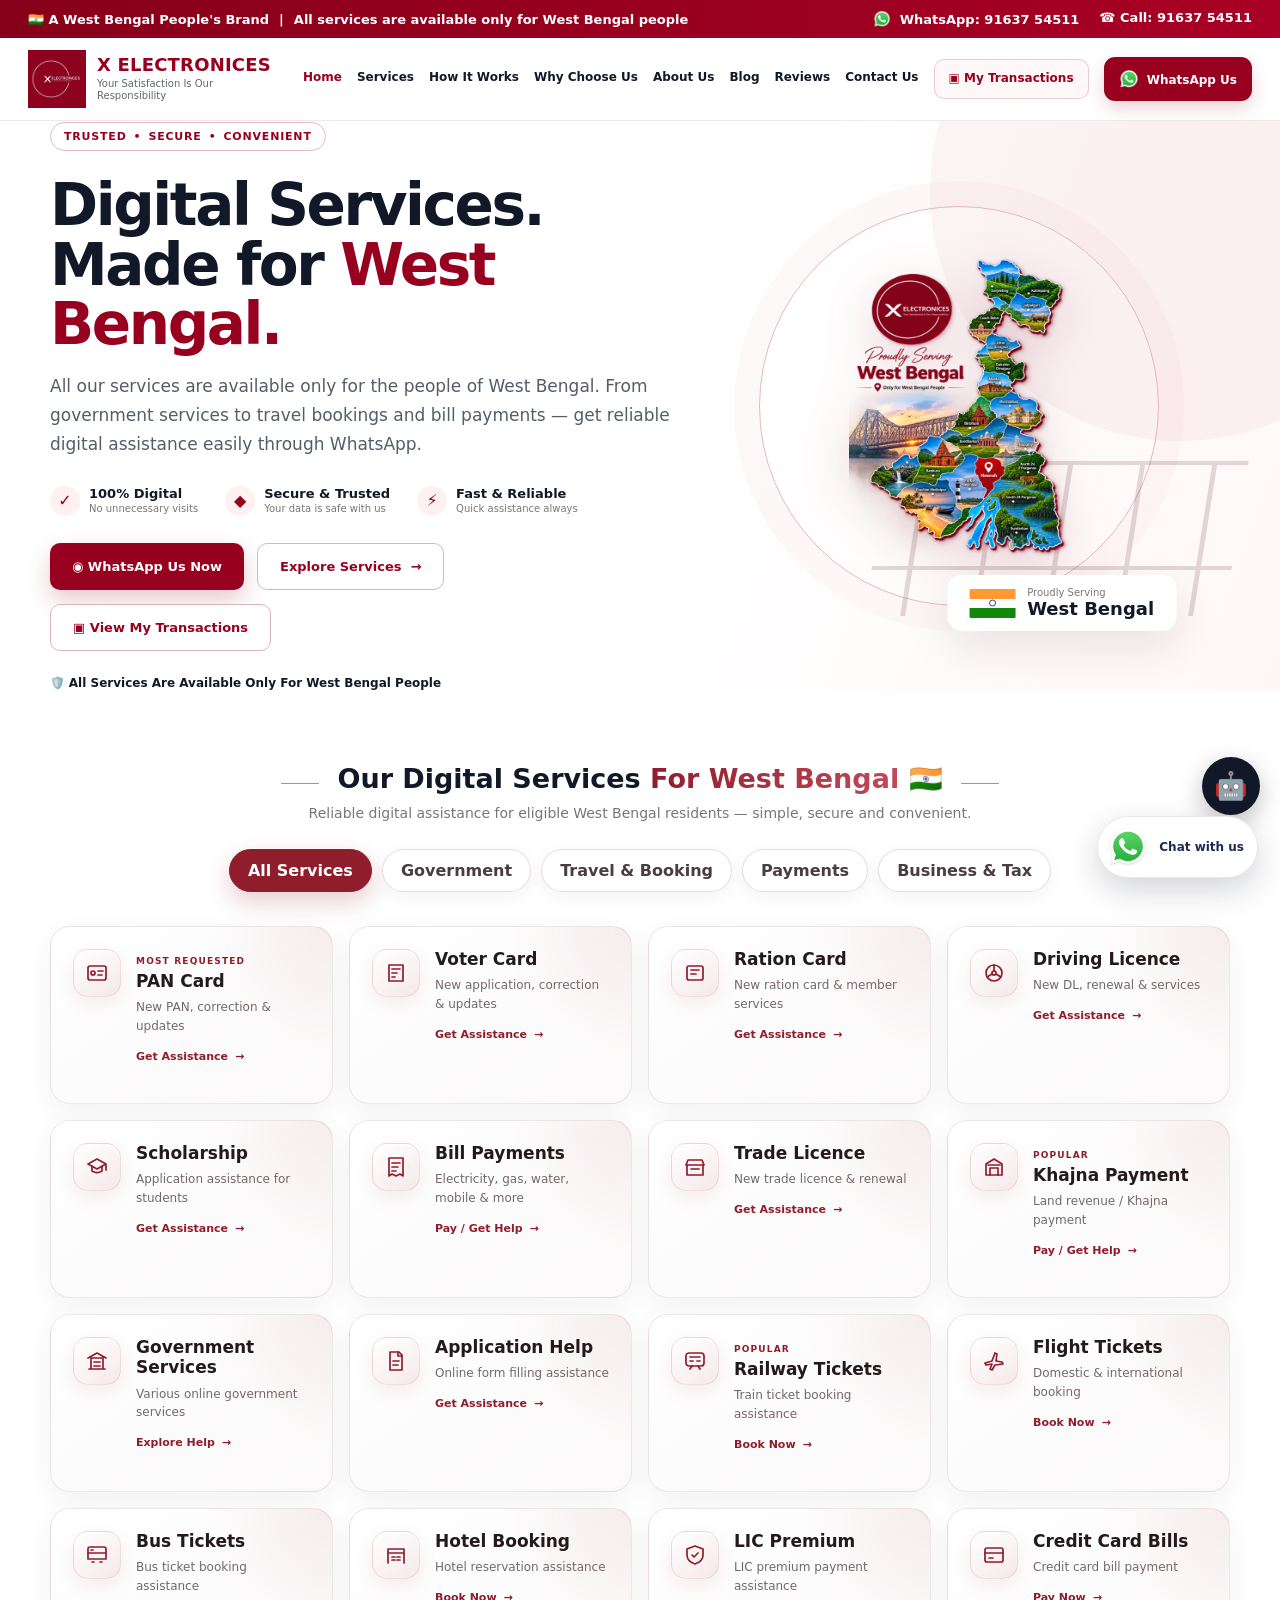
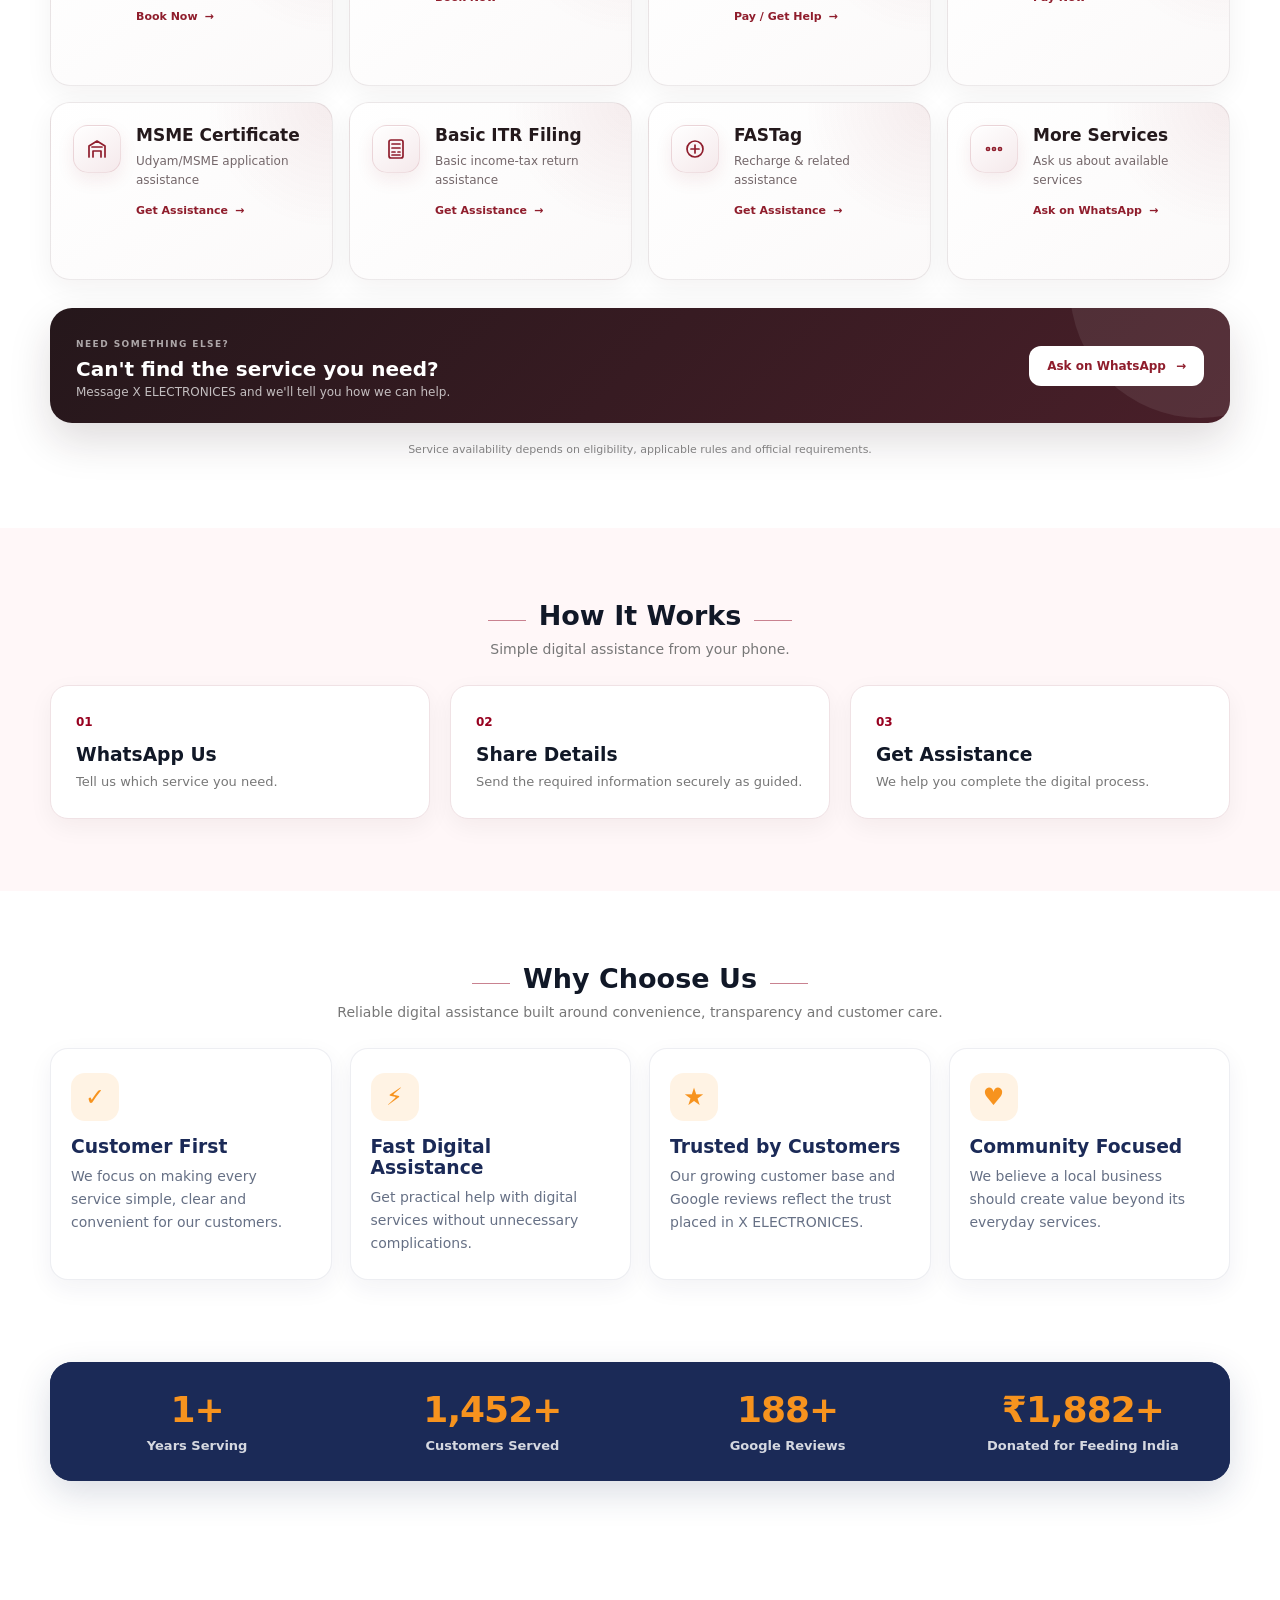
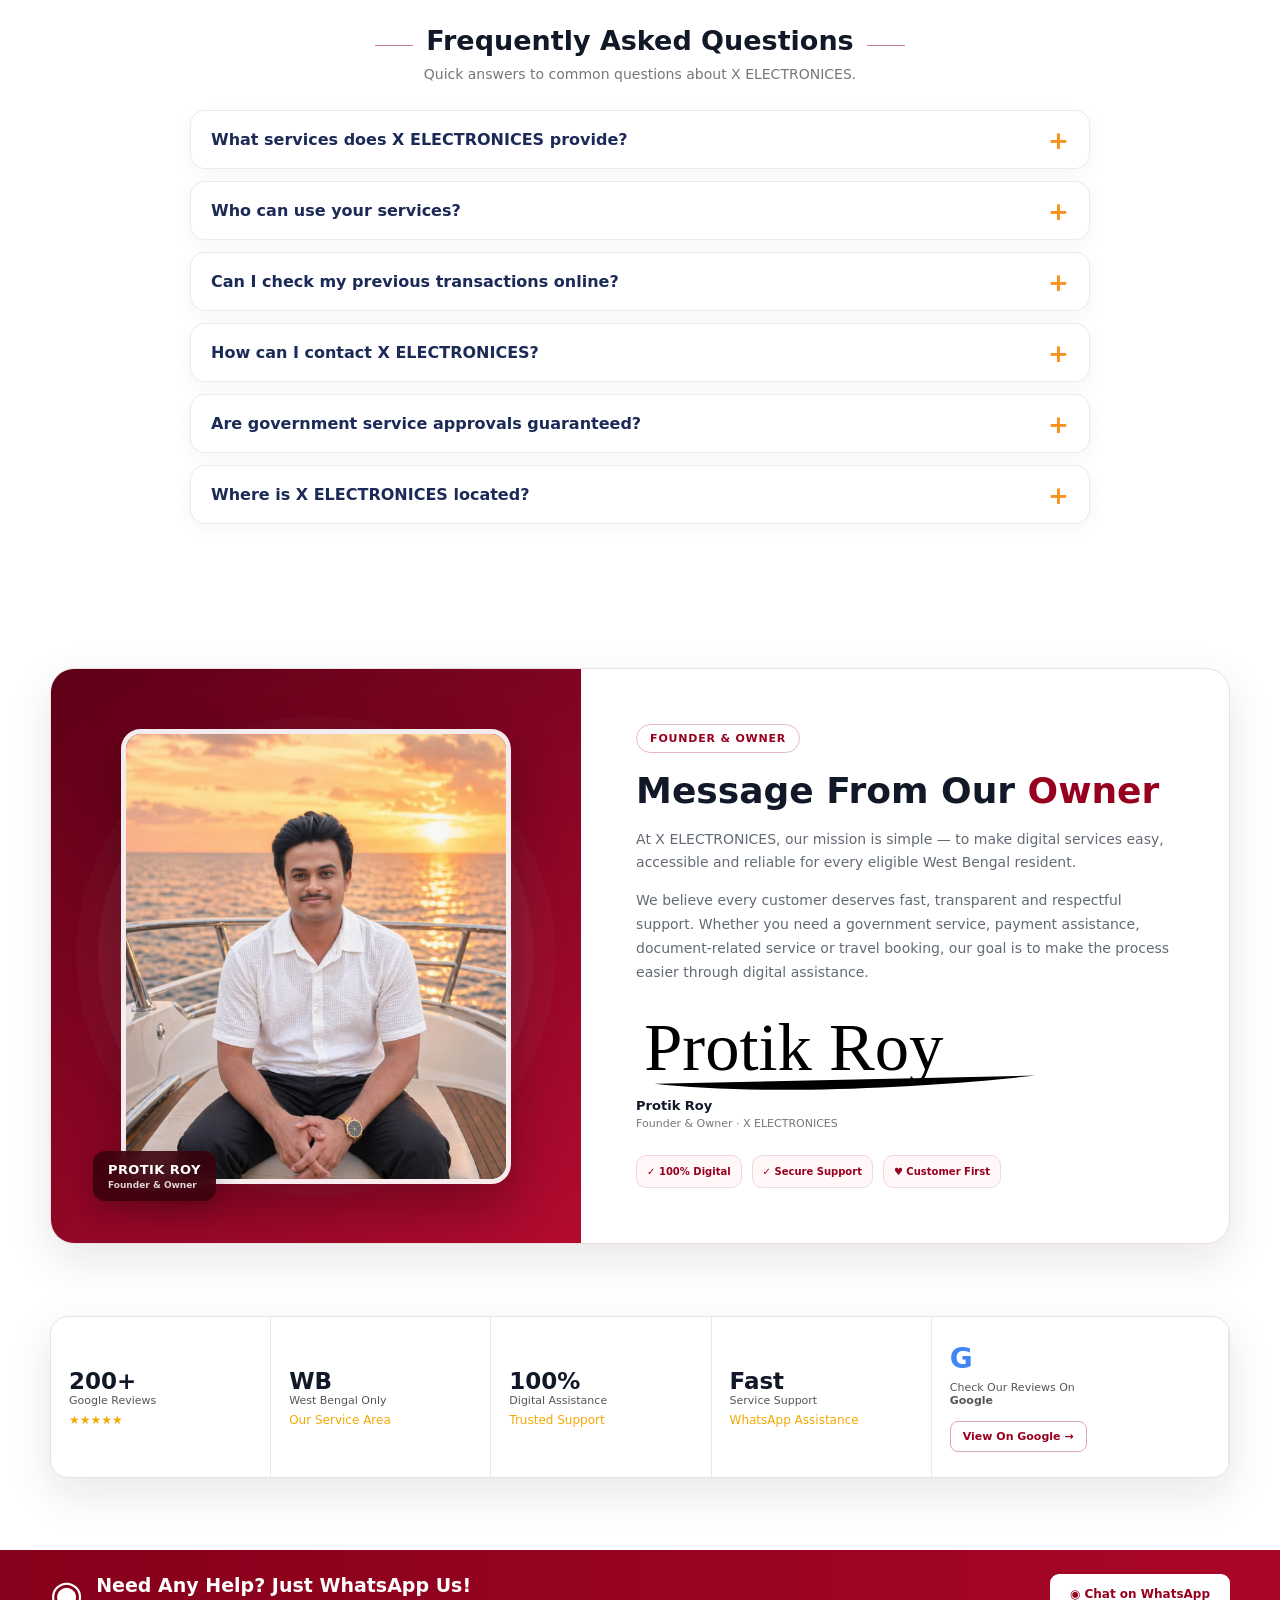
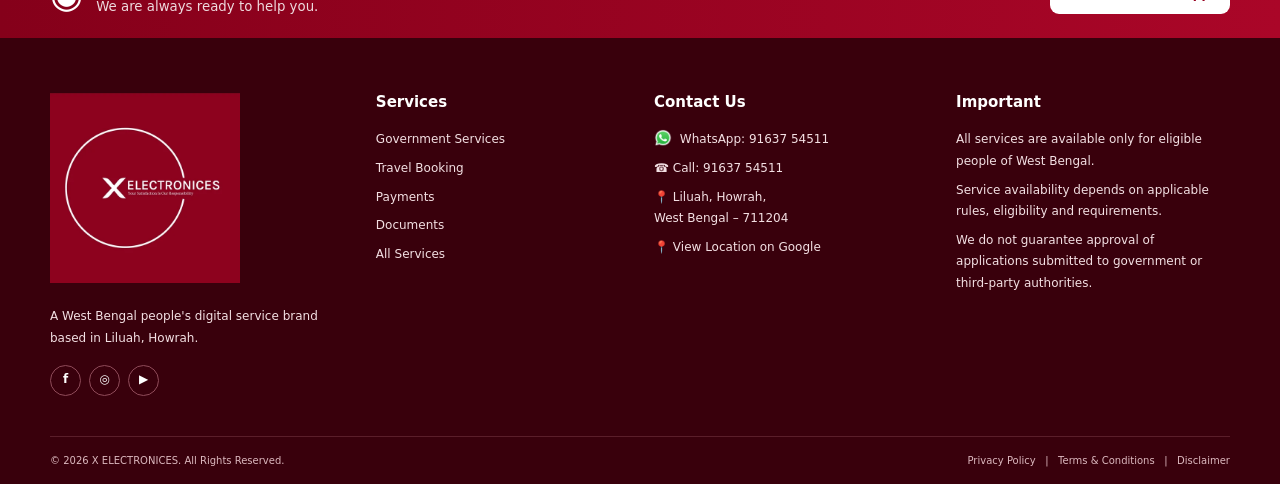
==== index.html @ efe64856 "Add files via upload" ====
<!DOCTYPE html>
<html lang="en">
<head>
  <meta charset="UTF-8">
  <meta name="viewport" content="width=device-width, initial-scale=1.0">
  <title>X ELECTRONICES | Digital Services for West Bengal</title>
  <meta name="description" content="X ELECTRONICES is a trusted digital service brand from Liluah, Howrah, serving eligible people across West Bengal through WhatsApp. Government services, PAN, voter, ration, driving licence, scholarships, bill payments, Khajna, railway, flight, bus and hotel bookings, LIC premium and more.">
  <meta name="keywords" content="X Electronices, digital services West Bengal, Liluah digital service centre, Howrah digital services, PAN card West Bengal, voter card, ration card, Khajna payment, driving licence, railway ticket, flight booking, bus booking, hotel booking">
  <meta name="author" content="X ELECTRONICES">
  <meta property="og:title" content="X ELECTRONICES | Digital Services Made for West Bengal">
  <meta property="og:description" content="Trusted, secure and convenient digital assistance for West Bengal people through WhatsApp.">
  <meta property="og:type" content="website">
  <meta property="og:url" content="https://xelectronices.in/">
  <link rel="canonical" href="https://xelectronices.in/">
  <link rel="icon" href="favicon.png?v=2" type="image/png">
  <link rel="stylesheet" href="style.css">
<style>
</style>
<style>

/* X ELECTRONICES — FULL HEADER STAYS TOGETHER WHILE SCROLLING */
#stickyHeader {
  position: sticky !important;
  position: -webkit-sticky !important;
  top: 0 !important;
  z-index: 99999 !important;
  width: 100% !important;
  display: block !important;
  isolation: isolate;
}
#stickyHeader .topbar,
#stickyHeader .site-header {
  position: relative !important;
  z-index: 1 !important;
}
body {
  overflow-x: hidden;
}
</style>

<style>
@font-face{font-family:'ProtikSignature';src:url('./protik-signature.woff2') format('woff2');font-display:swap}
.signature-wrap{position:relative;font-family:'ProtikSignature',cursive;color:var(--maroon);margin-top:22px;width:min(100%,430px);height:92px;overflow:visible}
.signature-text{display:inline-block;font-family:'ProtikSignature',cursive;font-size:clamp(48px,14vw,67px);font-style:normal;line-height:1;white-space:nowrap;clip-path:inset(0 100% 0 0);-webkit-clip-path:inset(0 100% 0 0);will-change:clip-path}
.signature-underline{display:block;width:100%;height:12px;margin-top:-2px;overflow:visible}
.signature-underline path{fill:none;stroke:var(--maroon);stroke-width:1.5;stroke-linecap:round;stroke-dasharray:1;stroke-dashoffset:1}
.signature-pen{position:absolute;left:2px;top:57px;width:7px;height:7px;border-radius:50%;background:var(--maroon);opacity:0;pointer-events:none;will-change:left,top,opacity}
.signature-wrap.is-writing .signature-text{animation:signatureReveal 2.8s cubic-bezier(.55,.08,.25,1) forwards}
.signature-wrap.is-writing .signature-underline path{animation:signatureUnderline .65s ease 2.65s forwards}
.signature-wrap.is-writing .signature-pen{animation:penReveal 2.8s cubic-bezier(.55,.08,.25,1) forwards}
@keyframes signatureReveal{0%{clip-path:inset(0 100% 0 0);-webkit-clip-path:inset(0 100% 0 0)}100%{clip-path:inset(0 0 0 0);-webkit-clip-path:inset(0 0 0 0)}}
@keyframes signatureUnderline{to{stroke-dashoffset:0}}
@keyframes penReveal{0%{opacity:1;left:2px;top:57px}88%{opacity:1;left:calc(100% - 18px);top:48px}100%{opacity:0;left:calc(100% - 8px);top:47px}}
@media (prefers-reduced-motion:reduce){.signature-text{clip-path:none!important;-webkit-clip-path:none!important}.signature-underline path{stroke-dashoffset:0!important}.signature-pen{display:none}}
@media (max-width:480px){.signature-wrap{height:78px;margin-top:16px}.signature-text{font-size:clamp(44px,15vw,58px)}.signature-pen{top:48px}}
</style>
<style>

/* ===== Why Choose Us / Impact / FAQ ===== */
.why-grid{
  display:grid;
  grid-template-columns:repeat(4,1fr);
  gap:18px;
  margin-top:28px;
}
.why-card{
  background:#fff;
  border:1px solid rgba(27,42,87,.08);
  border-radius:18px;
  padding:24px 20px;
  box-shadow:0 8px 25px rgba(27,42,87,.06);
  transition:transform .25s ease,box-shadow .25s ease;
}
.why-card:hover{transform:translateY(-5px);box-shadow:0 14px 34px rgba(27,42,87,.11)}
.why-icon{
  width:48px;height:48px;border-radius:14px;
  display:flex;align-items:center;justify-content:center;
  background:#fff3e4;color:#F7931E;font-size:24px;font-weight:900;
  margin-bottom:15px;
}
.why-card h3{margin:0 0 8px;color:#1B2A57}
.why-card p{margin:0;color:#667085;line-height:1.65;font-size:14px}

.impact{padding-top:10px}
.impact-card{
  display:grid;
  grid-template-columns:repeat(4,1fr);
  gap:1px;
  background:#1B2A57;
  border-radius:22px;
  overflow:hidden;
  box-shadow:0 12px 35px rgba(27,42,87,.16);
}
.impact-item{
  background:#1B2A57;color:#fff;text-align:center;padding:28px 14px;
}
.impact-item strong{
  display:block;font-size:36px;line-height:1.1;font-weight:900;
  color:#F7931E;letter-spacing:-1px;
}
.impact-item span{display:block;margin-top:8px;color:rgba(255,255,255,.82);font-size:13px;font-weight:700}

.faq-list{max-width:900px;margin:28px auto 0;display:grid;gap:12px}
.faq-list details{
  background:#fff;border:1px solid rgba(27,42,87,.09);
  border-radius:15px;padding:0 20px;
  box-shadow:0 5px 18px rgba(27,42,87,.045);
}
.faq-list summary{
  cursor:pointer;list-style:none;padding:19px 30px 19px 0;
  position:relative;font-weight:800;color:#1B2A57;
}
.faq-list summary::-webkit-details-marker{display:none}
.faq-list summary::after{
  content:"+";position:absolute;right:0;top:15px;
  font-size:25px;color:#F7931E;font-weight:700;
}
.faq-list details[open] summary::after{content:"−"}
.faq-list details p{margin:0;padding:0 0 20px;color:#667085;line-height:1.7;font-size:14px}
.faq-list a{color:#F7931E;font-weight:700;text-decoration:none}

@media(max-width:900px){
  .why-grid{grid-template-columns:repeat(2,1fr)}
  .impact-card{grid-template-columns:repeat(2,1fr)}
}
@media(max-width:600px){
  .why-grid{grid-template-columns:1fr}
  .impact-card{grid-template-columns:repeat(2,1fr);border-radius:18px}
  .impact-item{padding:22px 10px}
  .impact-item strong{font-size:28px}
  .impact-item span{font-size:12px}
}


/* =========================================================
   X ELECTRONICES — POLISHED DESKTOP HEADER
   ========================================================= */
@media (min-width:1101px){
  #stickyHeader .container{width:min(1320px,calc(100% - 56px));}
  #stickyHeader .topbar{font-size:13px;}
  #stickyHeader .topbar-inner{min-height:38px;gap:10px;white-space:nowrap;}
  #stickyHeader .top-contact{gap:20px;}
  #stickyHeader .site-header{background:rgba(255,255,255,.98);}
  #stickyHeader .nav-wrap{
    height:82px;
    gap:24px;
  }
  #stickyHeader .brand{
    flex:0 0 235px;
    min-width:235px;
    gap:11px;
  }
  #stickyHeader .brand img{width:58px;height:58px;flex:0 0 58px;}
  #stickyHeader .brand b{font-size:18px;line-height:1.05;white-space:nowrap;}
  #stickyHeader .brand small{font-size:10px;line-height:1.2;white-space:normal;max-width:155px;}
  #stickyHeader .nav{
    flex:1 1 auto;
    justify-content:flex-end;
    gap:15px;
    min-width:0;
    font-size:12px;
    line-height:1.15;
  }
  #stickyHeader .nav>a{
    white-space:nowrap;
    overflow-wrap:normal;
    word-break:normal;
  }
  #stickyHeader .nav>a:not(.nav-whatsapp){padding:30px 0;}
  #stickyHeader .nav a[href="#faq"]{display:none;}
  #stickyHeader .nav-transaction{
    padding:12px 14px !important;
    border:1px solid rgba(151,0,31,.18);
    border-radius:10px;
    color:var(--maroon);
    background:#fff7f8;
  }
  #stickyHeader .nav-transaction:hover{background:#fdecef;}
  #stickyHeader .nav-whatsapp{
    padding:12px 15px;
    border-radius:11px;
    white-space:nowrap;
    box-shadow:0 7px 18px rgba(151,0,31,.18);
  }
}

/* Never allow desktop navigation labels to break into individual letters. */
@media (min-width:801px){
  #stickyHeader .nav a{white-space:nowrap;overflow-wrap:normal;word-break:normal;}
}

/* At medium desktop/tablet widths switch before the header becomes crowded. */
@media (min-width:801px) and (max-width:1100px){
  #stickyHeader .nav{gap:11px;font-size:11px;}
  #stickyHeader .brand{flex:0 0 205px;min-width:205px;}
  #stickyHeader .nav a[href="#faq"]{display:none;}
  #stickyHeader .nav-transaction{padding:10px 11px !important;}
  #stickyHeader .nav-whatsapp{padding:10px 12px;}
}

</style>
<style>

/* =========================================================
   X ELECTRONICES — MOBILE-ONLY BOTTOM NAVIGATION
   ========================================================= */
.mobile-bottom-nav {
  display: none;
}

@media (max-width: 768px) {
  body {
    padding-bottom: 76px;
  }

  .mobile-bottom-nav {
    position: fixed;
    left: 10px;
    right: 10px;
    bottom: calc(10px + env(safe-area-inset-bottom));
    z-index: 100000;
    display: grid;
    grid-template-columns: repeat(5, 1fr);
    align-items: stretch;
    min-height: 62px;
    background: rgba(255,255,255,.97);
    border: 1px solid rgba(27,42,87,.10);
    border-radius: 18px;
    box-shadow: 0 10px 35px rgba(16,24,40,.18);
    backdrop-filter: blur(14px);
    -webkit-backdrop-filter: blur(14px);
    overflow: hidden;
  }

  .mobile-nav-item {
    min-width: 0;
    min-height: 62px;
    padding: 7px 3px 6px;
    display: flex;
    flex-direction: column;
    align-items: center;
    justify-content: center;
    gap: 3px;
    color: #344054;
    text-decoration: none;
    font-size: 10px;
    font-weight: 800;
    line-height: 1.05;
    -webkit-tap-highlight-color: transparent;
    transition: background .2s ease, color .2s ease, transform .2s ease;
  }

  .mobile-nav-icon {
    width: 25px;
    height: 25px;
    display: flex;
    align-items: center;
    justify-content: center;
    font-size: 20px;
    line-height: 1;
    font-weight: 900;
  }

  .mobile-nav-item.active,
  .mobile-nav-item:active {
    color: #a90020;
    background: #fff4f6;
  }

  .mobile-nav-item:active {
    transform: scale(.96);
  }

  .mobile-nav-transactions {
    margin: 5px 2px;
    min-height: 52px;
    align-self: center;
    border-radius: 13px;
    color: #fff;
    background: #a90020;
    box-shadow: 0 5px 14px rgba(169,0,32,.22);
  }

  .mobile-nav-transactions .mobile-nav-icon {
    font-size: 18px;
  }

  .mobile-nav-whatsapp {
    color: #a90020;
  }

  /* Keep the existing hamburger navigation available, but make it compact. */
  .menu-btn {
    flex-shrink: 0;
  }

  /* Prevent desktop navigation from competing with the bottom nav. */
  .site-header .nav {
    max-width: calc(100vw - 28px);
  }

  /* Better fit for the current page width on phones. */
  .container {
    width: min(100% - 24px, 1180px);
  }
}

@media (max-width: 380px) {
  .mobile-bottom-nav {
    left: 6px;
    right: 6px;
    bottom: calc(6px + env(safe-area-inset-bottom));
    min-height: 58px;
    border-radius: 16px;
  }

  .mobile-nav-item {
    min-height: 58px;
    font-size: 9px;
  }

  .mobile-nav-icon {
    width: 22px;
    height: 22px;
    font-size: 18px;
  }

  .mobile-nav-transactions {
    min-height: 48px;
  }
}

@media (prefers-reduced-motion: reduce) {
  .mobile-nav-item {
    transition: none;
  }
}

</style>

<style>
/* X ELECTRONICES — official WhatsApp icon */
.wa-inline-icon{width:18px;height:18px;object-fit:contain;vertical-align:-4px;display:inline-block;margin-right:4px}
.nav-whatsapp .wa-inline-icon{width:20px;height:20px;vertical-align:-5px}
.wa-mobile-icon{width:24px;height:24px;object-fit:contain;display:block}
</style>
</head>
<body>
  <a class="skip-link" href="#main-content">Skip to main content</a>
  <div id="stickyHeader" class="sticky-header">
<div class="topbar">
    <div class="container topbar-inner">
      <span>🇮🇳 A West Bengal People's Brand</span>
      <span class="topbar-sep">|</span>
      <strong>All services are available only for West Bengal people</strong>
      <div class="top-contact">
        <a href="https://wa.me/919163754511" target="_blank" rel="noopener"><img class="wa-inline-icon" src="./whatsapp.png" alt=""> WhatsApp: 91637 54511</a>
        <a href="tel:+919163754511">☎ Call: 91637 54511</a>
      </div>
    </div>
  </div>

<header class="site-header">
    <div class="container nav-wrap">
      <a class="brand" href="#home" aria-label="X ELECTRONICES home">
        <img src="./x-electronices-logo.webp" alt="X ELECTRONICES logo">
        <span>
          <b>X ELECTRONICES</b>
          <small>Your Satisfaction Is Our Responsibility</small>
        </span>
      </a>
      <button class="menu-btn" aria-label="Open navigation menu" aria-expanded="false" aria-controls="mainNav">☰</button>
      <nav class="nav" id="mainNav">
        <a class="active" href="#home">Home</a>
        <a href="#services">Services</a>
        <a href="#how-it-works">How It Works</a>
        <a href="#why-choose-us">Why Choose Us</a>
        <a href="#faq">FAQ</a>
        <a href="#about">About Us</a>
        <a href="blog.html">Blog</a>
        <a href="#reviews">Reviews</a>
        <a href="#contact">Contact Us</a>
        <a class="nav-transaction" href="transactions.html">▣ My Transactions</a>
        <a class="nav-whatsapp" href="https://wa.me/919163754511?text=Hello%20X%20ELECTRONICES,%20I%20need%20digital%20service%20assistance." target="_blank" rel="noopener"><img class="wa-inline-icon" src="./whatsapp.png" alt=""> WhatsApp Us</a>
      </nav>
    </div>
  </header>

  </div>

<main id="main-content">
    <section class="hero" id="home">
      <div class="hero-glow"></div>
      <div class="container hero-grid">
        <div class="hero-copy">
          <div class="eyebrow">TRUSTED <i>•</i> SECURE <i>•</i> CONVENIENT</div>
          <h1>Digital Services.<br>Made for <span>West Bengal.</span></h1>
          <p class="lead">All our services are available only for the people of West Bengal. From government services to travel bookings and bill payments — get reliable digital assistance easily through WhatsApp.</p>

          <div class="trust-row">
            <div><span>✓</span><b>100% Digital</b><small>No unnecessary visits</small></div>
            <div><span>◆</span><b>Secure & Trusted</b><small>Your data is safe with us</small></div>
            <div><span>⚡</span><b>Fast & Reliable</b><small>Quick assistance always</small></div>
          </div>

          <div class="hero-actions">
            <a class="btn btn-primary" href="https://wa.me/919163754511?text=Hello%20X%20ELECTRONICES,%20I%20need%20help%20with%20a%20digital%20service." target="_blank" rel="noopener">◉ WhatsApp Us Now</a>
            <a class="btn btn-outline" href="#services">Explore Services <span>→</span></a>
          </div>

          <div style="margin-top:14px;"><a class="btn btn-outline" href="transactions.html">▣ View My Transactions</a></div>

          <div class="only-wb">🛡️ <strong>All Services Are Available Only For West Bengal People</strong></div>
        </div>

        <div class="hero-visual" aria-label="West Bengal service area">
          <div class="map-ring"></div>
          <img class="wb-map" src="./west-bengal-map.webp" alt="Stylized map of West Bengal">
          <div class="bridge-art" aria-hidden="true">
            <span></span><span></span><span></span><span></span><span></span>
          </div>
          <div class="serving-card">
            <span class="india-flag" aria-hidden="true"><i></i><b></b><em></em><u></u></span>
            <div><small>Proudly Serving</small><strong>West Bengal</strong></div>
          </div>
        </div>
      </div>
    </section>

    <section class="services section" id="services">
      <div class="container">
        <div class="section-title services-heading">
          <span></span>
          <h2>Our Digital Services <em>For West Bengal</em> 🇮🇳</h2>
          <span></span>
          <p>Reliable digital assistance for eligible West Bengal residents — simple, secure and convenient.</p>
        </div>

        <div class="service-filters" role="tablist" aria-label="Service categories">
          <button class="service-filter active" type="button" data-filter="all">All Services</button>
          <button class="service-filter" type="button" data-filter="government">Government</button>
          <button class="service-filter" type="button" data-filter="travel">Travel & Booking</button>
          <button class="service-filter" type="button" data-filter="payments">Payments</button>
          <button class="service-filter" type="button" data-filter="business">Business & Tax</button>
        </div>

        <div class="service-grid premium-service-grid">
          <a class="service-card premium-service-card featured" data-category="government" href="https://wa.me/919163754511?text=I%20need%20PAN%20Card%20assistance." target="_blank" rel="noopener">
            <div class="service-icon"><svg viewBox="0 0 24 24" aria-hidden="true"><rect x="3" y="5" width="18" height="14" rx="2"/><circle cx="8" cy="12" r="2"/><path d="M13 10h5M13 14h4"/></svg></div>
            <div class="service-content"><small>MOST REQUESTED</small><h3>PAN Card</h3><p>New PAN, correction & updates</p><strong>Get Assistance <i>→</i></strong></div>
          </a>

          <a class="service-card premium-service-card featured" data-category="government" href="https://wa.me/919163754511?text=I%20need%20Voter%20Card%20assistance." target="_blank" rel="noopener">
            <div class="service-icon"><svg viewBox="0 0 24 24" aria-hidden="true"><path d="M5 4h14v16H5z"/><path d="M8 8h8M8 12h5M8 16h3"/></svg></div>
            <div class="service-content"><h3>Voter Card</h3><p>New application, correction & updates</p><strong>Get Assistance <i>→</i></strong></div>
          </a>

          <a class="service-card premium-service-card" data-category="government" href="https://wa.me/919163754511?text=I%20need%20Ration%20Card%20assistance." target="_blank" rel="noopener">
            <div class="service-icon"><svg viewBox="0 0 24 24" aria-hidden="true"><rect x="4" y="5" width="16" height="14" rx="2"/><path d="M8 9h8M8 13h5"/></svg></div>
            <div class="service-content"><h3>Ration Card</h3><p>New ration card & member services</p><strong>Get Assistance <i>→</i></strong></div>
          </a>

          <a class="service-card premium-service-card" data-category="government" href="https://wa.me/919163754511?text=I%20need%20Driving%20Licence%20assistance." target="_blank" rel="noopener">
            <div class="service-icon"><svg viewBox="0 0 24 24" aria-hidden="true"><circle cx="12" cy="12" r="8"/><circle cx="12" cy="12" r="2"/><path d="M12 4v6M5 16l5-3M19 16l-5-3"/></svg></div>
            <div class="service-content"><h3>Driving Licence</h3><p>New DL, renewal & services</p><strong>Get Assistance <i>→</i></strong></div>
          </a>

          <a class="service-card premium-service-card" data-category="government" href="https://wa.me/919163754511?text=I%20need%20Scholarship%20application%20assistance." target="_blank" rel="noopener">
            <div class="service-icon"><svg viewBox="0 0 24 24" aria-hidden="true"><path d="m3 9 9-5 9 5-9 5z"/><path d="M7 11v5c3 2 7 2 10 0v-5M21 10v5"/></svg></div>
            <div class="service-content"><h3>Scholarship</h3><p>Application assistance for students</p><strong>Get Assistance <i>→</i></strong></div>
          </a>

          <a class="service-card premium-service-card" data-category="payments" href="https://wa.me/919163754511?text=I%20need%20Bill%20Payment%20assistance." target="_blank" rel="noopener">
            <div class="service-icon"><svg viewBox="0 0 24 24" aria-hidden="true"><path d="M5 3h14v18l-3-2-4 2-4-2-3 2z"/><path d="M8 8h8M8 12h6M8 16h4"/></svg></div>
            <div class="service-content"><h3>Bill Payments</h3><p>Electricity, gas, water, mobile & more</p><strong>Pay / Get Help <i>→</i></strong></div>
          </a>

          <a class="service-card premium-service-card" data-category="business" href="https://wa.me/919163754511?text=I%20need%20Trade%20Licence%20assistance." target="_blank" rel="noopener">
            <div class="service-icon"><svg viewBox="0 0 24 24" aria-hidden="true"><path d="M4 10h16v10H4zM3 10l2-5h14l2 5M8 14h8"/></svg></div>
            <div class="service-content"><h3>Trade Licence</h3><p>New trade licence & renewal</p><strong>Get Assistance <i>→</i></strong></div>
          </a>

          <a class="service-card premium-service-card featured" data-category="government" href="https://wa.me/919163754511?text=I%20need%20Khajna%20Payment%20assistance." target="_blank" rel="noopener">
            <div class="service-icon"><svg viewBox="0 0 24 24" aria-hidden="true"><path d="M4 20V9l8-5 8 5v11z"/><path d="M8 20v-7h8v7M6 10h12"/></svg></div>
            <div class="service-content"><small>POPULAR</small><h3>Khajna Payment</h3><p>Land revenue / Khajna payment</p><strong>Pay / Get Help <i>→</i></strong></div>
          </a>

          <a class="service-card premium-service-card" data-category="government" href="https://wa.me/919163754511?text=I%20need%20Government%20Service%20assistance." target="_blank" rel="noopener">
            <div class="service-icon"><svg viewBox="0 0 24 24" aria-hidden="true"><path d="M4 20h16M6 20V9h12v11M3 9l9-5 9 5M9 13h6M9 17h6"/></svg></div>
            <div class="service-content"><h3>Government Services</h3><p>Various online government services</p><strong>Explore Help <i>→</i></strong></div>
          </a>

          <a class="service-card premium-service-card" data-category="government" href="https://wa.me/919163754511?text=I%20need%20online%20application%20assistance." target="_blank" rel="noopener">
            <div class="service-icon"><svg viewBox="0 0 24 24" aria-hidden="true"><path d="M6 3h9l3 3v15H6z"/><path d="M14 3v4h4M9 12h6M9 16h5"/></svg></div>
            <div class="service-content"><h3>Application Help</h3><p>Online form filling assistance</p><strong>Get Assistance <i>→</i></strong></div>
          </a>

          <a class="service-card premium-service-card featured" data-category="travel" href="https://wa.me/919163754511?text=I%20need%20Railway%20Ticket%20booking%20assistance." target="_blank" rel="noopener">
            <div class="service-icon"><svg viewBox="0 0 24 24" aria-hidden="true"><path d="M6 4h12a3 3 0 0 1 3 3v7a3 3 0 0 1-3 3H6a3 3 0 0 1-3-3V7a3 3 0 0 1 3-3z"/><path d="M7 8h10M7 12h3M14 12h3M7 20l2-3M17 20l-2-3"/></svg></div>
            <div class="service-content"><small>POPULAR</small><h3>Railway Tickets</h3><p>Train ticket booking assistance</p><strong>Book Now <i>→</i></strong></div>
          </a>

          <a class="service-card premium-service-card" data-category="travel" href="https://wa.me/919163754511?text=I%20need%20Flight%20Ticket%20booking%20assistance." target="_blank" rel="noopener">
            <div class="service-icon"><svg viewBox="0 0 24 24" aria-hidden="true"><path d="m3 14 7-2 3-8 2 1-1 7 6 1 1 2-8 1-3 5-2-1 2-5-6 1z"/></svg></div>
            <div class="service-content"><h3>Flight Tickets</h3><p>Domestic & international booking</p><strong>Book Now <i>→</i></strong></div>
          </a>

          <a class="service-card premium-service-card" data-category="travel" href="https://wa.me/919163754511?text=I%20need%20Bus%20Ticket%20booking%20assistance." target="_blank" rel="noopener">
            <div class="service-icon"><svg viewBox="0 0 24 24" aria-hidden="true"><path d="M5 4h14a2 2 0 0 1 2 2v10H3V6a2 2 0 0 1 2-2z"/><path d="M3 10h18M7 19h2M15 19h2M6 7h2"/></svg></div>
            <div class="service-content"><h3>Bus Tickets</h3><p>Bus ticket booking assistance</p><strong>Book Now <i>→</i></strong></div>
          </a>

          <a class="service-card premium-service-card" data-category="travel" href="https://wa.me/919163754511?text=I%20need%20Hotel%20booking%20assistance." target="_blank" rel="noopener">
            <div class="service-icon"><svg viewBox="0 0 24 24" aria-hidden="true"><path d="M4 20V6h16v14M4 10h16M8 14h3M13 14h3M8 17h3M13 17h3"/></svg></div>
            <div class="service-content"><h3>Hotel Booking</h3><p>Hotel reservation assistance</p><strong>Book Now <i>→</i></strong></div>
          </a>

          <a class="service-card premium-service-card" data-category="payments" href="https://wa.me/919163754511?text=I%20need%20LIC%20Premium%20Payment%20assistance." target="_blank" rel="noopener">
            <div class="service-icon"><svg viewBox="0 0 24 24" aria-hidden="true"><path d="M12 3 20 6v6c0 5-3.5 7.5-8 9-4.5-1.5-8-4-8-9V6z"/><path d="M9 12l2 2 4-4"/></svg></div>
            <div class="service-content"><h3>LIC Premium</h3><p>LIC premium payment assistance</p><strong>Pay / Get Help <i>→</i></strong></div>
          </a>

          <a class="service-card premium-service-card" data-category="payments" href="https://wa.me/919163754511?text=I%20need%20Credit%20Card%20Bill%20Payment%20assistance." target="_blank" rel="noopener">
            <div class="service-icon"><svg viewBox="0 0 24 24" aria-hidden="true"><rect x="3" y="5" width="18" height="14" rx="2"/><path d="M3 10h18M7 15h4"/></svg></div>
            <div class="service-content"><h3>Credit Card Bills</h3><p>Credit card bill payment</p><strong>Pay Now <i>→</i></strong></div>
          </a>

          <a class="service-card premium-service-card" data-category="business" href="https://wa.me/919163754511?text=I%20need%20MSME%20Certificate%20assistance." target="_blank" rel="noopener">
            <div class="service-icon"><svg viewBox="0 0 24 24" aria-hidden="true"><path d="M4 20V9l8-5 8 5v11M8 20v-6h8v6M7 10h10"/></svg></div>
            <div class="service-content"><h3>MSME Certificate</h3><p>Udyam/MSME application assistance</p><strong>Get Assistance <i>→</i></strong></div>
          </a>

          <a class="service-card premium-service-card" data-category="business" href="https://wa.me/919163754511?text=I%20need%20ITR%20Filing%20assistance." target="_blank" rel="noopener">
            <div class="service-icon"><svg viewBox="0 0 24 24" aria-hidden="true"><rect x="5" y="3" width="14" height="18" rx="2"/><path d="M8 7h8M8 11h8M8 15h3M14 15h2M8 18h8"/></svg></div>
            <div class="service-content"><h3>Basic ITR Filing</h3><p>Basic income-tax return assistance</p><strong>Get Assistance <i>→</i></strong></div>
          </a>

          <a class="service-card premium-service-card" data-category="payments" href="https://wa.me/919163754511?text=I%20need%20FASTag%20assistance." target="_blank" rel="noopener">
            <div class="service-icon"><svg viewBox="0 0 24 24" aria-hidden="true"><circle cx="12" cy="12" r="8"/><path d="M8 12h8M12 8v8"/></svg></div>
            <div class="service-content"><h3>FASTag</h3><p>Recharge & related assistance</p><strong>Get Assistance <i>→</i></strong></div>
          </a>

          <a class="service-card premium-service-card" data-category="all" href="https://wa.me/919163754511?text=I%20need%20another%20digital%20service." target="_blank" rel="noopener">
            <div class="service-icon"><svg viewBox="0 0 24 24" aria-hidden="true"><circle cx="6" cy="12" r="1.5"/><circle cx="12" cy="12" r="1.5"/><circle cx="18" cy="12" r="1.5"/></svg></div>
            <div class="service-content"><h3>More Services</h3><p>Ask us about available services</p><strong>Ask on WhatsApp <i>→</i></strong></div>
          </a>
        </div>

        <div class="services-cta">
          <div>
            <small>NEED SOMETHING ELSE?</small>
            <h3>Can't find the service you need?</h3>
            <p>Message X ELECTRONICES and we'll tell you how we can help.</p>
          </div>
          <a href="https://wa.me/919163754511?text=Hello%20X%20ELECTRONICES,%20I%20need%20help%20with%20a%20digital%20service." target="_blank" rel="noopener">Ask on WhatsApp <span>→</span></a>
        </div>

        <div class="service-note">Service availability depends on eligibility, applicable rules and official requirements.</div>
      </div>
    </section>

    <section class="how section" id="how-it-works">
      <div class="container">
        <div class="section-title"><span></span><h2>How It Works</h2><span></span><p>Simple digital assistance from your phone.</p></div>
        <div class="steps">
          <div class="step"><b>01</b><h3>WhatsApp Us</h3><p>Tell us which service you need.</p></div>
          <div class="step"><b>02</b><h3>Share Details</h3><p>Send the required information securely as guided.</p></div>
          <div class="step"><b>03</b><h3>Get Assistance</h3><p>We help you complete the digital process.</p></div>
        </div>
      </div>
    </section>


    <section class="why-choose section" id="why-choose-us">
      <div class="container">
        <div class="section-title">
          <span></span><h2>Why Choose Us</h2><span></span>
          <p>Reliable digital assistance built around convenience, transparency and customer care.</p>
        </div>

        <div class="why-grid">
          <div class="why-card">
            <div class="why-icon">✓</div>
            <h3>Customer First</h3>
            <p>We focus on making every service simple, clear and convenient for our customers.</p>
          </div>
          <div class="why-card">
            <div class="why-icon">⚡</div>
            <h3>Fast Digital Assistance</h3>
            <p>Get practical help with digital services without unnecessary complications.</p>
          </div>
          <div class="why-card">
            <div class="why-icon">★</div>
            <h3>Trusted by Customers</h3>
            <p>Our growing customer base and Google reviews reflect the trust placed in X ELECTRONICES.</p>
          </div>
          <div class="why-card">
            <div class="why-icon">♥</div>
            <h3>Community Focused</h3>
            <p>We believe a local business should create value beyond its everyday services.</p>
          </div>
        </div>
      </div>
    </section>

    <section class="impact section" id="impact">
      <div class="container">
        <div class="impact-card">
          <div class="impact-item">
            <strong class="counter" data-target="2" data-suffix="+">0</strong>
            <span>Years Serving</span>
          </div>
          <div class="impact-item">
            <strong class="counter" data-target="1543" data-suffix="+">0</strong>
            <span>Customers Served</span>
          </div>
          <div class="impact-item">
            <strong class="counter" data-target="200" data-suffix="+">0</strong>
            <span>Google Reviews</span>
          </div>
          <div class="impact-item">
            <strong class="counter" data-target="2000" data-prefix="₹" data-suffix="+">₹0</strong>
            <span>Donated for Feeding India</span>
          </div>
        </div>
      </div>
    </section>

    <section class="faq section" id="faq">
      <div class="container">
        <div class="section-title">
          <span></span><h2>Frequently Asked Questions</h2><span></span>
          <p>Quick answers to common questions about X ELECTRONICES.</p>
        </div>

        <div class="faq-list">
          <details>
            <summary>What services does X ELECTRONICES provide?</summary>
            <p>We provide digital assistance for government-related services, payments, document services, travel bookings, recharges and other available digital services.</p>
          </details>
          <details>
            <summary>Who can use your services?</summary>
            <p>Our services are intended for eligible customers in West Bengal, subject to the rules, eligibility and requirements of the relevant service or authority.</p>
          </details>
          <details>
            <summary>Can I check my previous transactions online?</summary>
            <p>Yes. Use the <strong>My Transactions</strong> option on the website and enter your registered mobile number to access the transaction records available for your account.</p>
          </details>
          <details>
            <summary>How can I contact X ELECTRONICES?</summary>
            <p>You can contact us through WhatsApp or phone at <a href="tel:+919163754511">91637 54511</a>. You can also use the WhatsApp buttons available throughout the website.</p>
          </details>
          <details>
            <summary>Are government service approvals guaranteed?</summary>
            <p>No. X ELECTRONICES provides digital assistance. Final approval, eligibility, processing time and decisions remain with the relevant government authority or service provider.</p>
          </details>
          <details>
            <summary>Where is X ELECTRONICES located?</summary>
            <p>X ELECTRONICES is based in Liluah, Howrah, West Bengal and provides digital assistance for eligible people across West Bengal.</p>
          </details>
        </div>
      </div>
    </section>

    <section class="owner section" id="about">
      <div class="container owner-card">
        <div class="owner-photo">
          <img src="./protik-roy.webp" alt="Protik Roy, Founder & Owner of X ELECTRONICES" loading="lazy">
          <div class="photo-label"><strong>PROTIK ROY</strong><span>Founder &amp; Owner</span></div>
        </div>
        <div class="owner-message">
          <div class="mini-tag">FOUNDER & OWNER</div>
          <h2>Message From Our <span>Owner</span></h2>
          <p>At X ELECTRONICES, our mission is simple — to make digital services easy, accessible and reliable for every eligible West Bengal resident.</p>
          <p>We believe every customer deserves fast, transparent and respectful support. Whether you need a government service, payment assistance, document-related service or travel booking, our goal is to make the process easier through digital assistance.</p>
          <div class="signature signature-wrap" aria-label="Signature of Protik Roy">
            <svg class="signature-svg" viewBox="0 0 420 90" role="img" aria-label="Protik Roy handwritten signature">
              <text x="8" y="63" class="signature-text">Protik Roy</text>
              <path class="signature-underline" d="M18 76 C105 86, 250 83, 390 68" pathLength="1"></path>
              <circle class="signature-pen" cx="18" cy="76" r="3.2"></circle>
            </svg>
          </div>
          <div class="owner-name"><strong>Protik Roy</strong><span>Founder &amp; Owner · X ELECTRONICES</span></div>
          <div class="owner-points"><span>✓ 100% Digital</span><span>✓ Secure Support</span><span>♥ Customer First</span></div>
        </div>
      </div>
    </section>

    <section class="proof section" id="reviews">
      <div class="container proof-card">
        <div><b>200+</b><span>Google Reviews</span><em>★★★★★</em></div>
        <div><b>WB</b><span>West Bengal Only</span><em>Our Service Area</em></div>
        <div><b>100%</b><span>Digital Assistance</span><em>Trusted Support</em></div>
        <div><b>Fast</b><span>Service Support</span><em>WhatsApp Assistance</em></div>
        <div class="google-review">
          <b>G</b><span>Check Our Reviews On<br><strong>Google</strong></span>
          <a href="https://share.google/q9ATEiopkQufOQJZv" target="_blank" rel="noopener">View On Google →</a>
        </div>
      </div>
    </section>

    <section class="whatsapp-banner">
      <div class="container whatsapp-inner">
        <div><strong>◉</strong><span><b>Need Any Help? Just WhatsApp Us!</b><small>We are always ready to help you.</small></span></div>
        <a href="https://wa.me/919163754511?text=Hello%20X%20ELECTRONICES,%20I%20need%20help." target="_blank" rel="noopener">◉ Chat on WhatsApp</a>
      </div>
    </section>
  </main>

  <footer id="contact">
    <div class="container footer-grid">
      <div class="footer-brand">
        <img src="./x-electronices-logo-light.webp" alt="X ELECTRONICES">
        <p>A West Bengal people's digital service brand based in Liluah, Howrah.</p>
        <div class="socials">
          <a href="https://www.facebook.com/xelectronices" target="_blank" rel="noopener" aria-label="Facebook">f</a>
          <a href="https://www.instagram.com/xelectronices" target="_blank" rel="noopener" aria-label="Instagram">◎</a>
          <a href="https://www.youtube.com/@xelectronices" target="_blank" rel="noopener" aria-label="YouTube">▶</a>
        </div>
      </div>
      <div><h3>Services</h3><a href="#services">Government Services</a><a href="#services">Travel Booking</a><a href="#services">Payments</a><a href="#services">Documents</a><a href="#services">All Services</a></div>
      <div><h3>Contact Us</h3><a href="https://wa.me/919163754511" target="_blank" rel="noopener"><img class="wa-inline-icon" src="./whatsapp.png" alt=""> WhatsApp: 91637 54511</a><a href="tel:+919163754511">☎ Call: 91637 54511</a><p>📍 Liluah, Howrah,<br>West Bengal – 711204</p><a href="https://share.google/q9ATEiopkQufOQJZv" target="_blank" rel="noopener">📍 View Location on Google</a></div>
      <div><h3>Important</h3><p>All services are available only for eligible people of West Bengal.</p><p>Service availability depends on applicable rules, eligibility and requirements.</p><p>We do not guarantee approval of applications submitted to government or third-party authorities.</p></div>
    </div>
    <div class="container footer-bottom"><span>© <span id="year"></span> X ELECTRONICES. All Rights Reserved.</span><span><a href="privacy-policy.html">Privacy Policy</a> &nbsp; | &nbsp; <a href="terms-conditions.html">Terms &amp; Conditions</a> &nbsp; | &nbsp; <a href="terms-conditions.html#disclaimer">Disclaimer</a></span></div>
  </footer>

  <script src="script.js"></script>

<script>
document.addEventListener("DOMContentLoaded", function () {
  const filters = document.querySelectorAll(".service-filter");
  const cards = document.querySelectorAll(".premium-service-card");

  filters.forEach(function (filter) {
    filter.addEventListener("click", function () {
      const category = filter.dataset.filter;

      filters.forEach(function (item) {
        item.classList.remove("active");
      });
      filter.classList.add("active");

      cards.forEach(function (card) {
        const match = category === "all" || card.dataset.category === category || card.dataset.category === "all";
        card.classList.toggle("is-hidden", !match);
      });
    });
  });
});
</script>


<script>
document.addEventListener('DOMContentLoaded',async()=>{
  const sig=document.querySelector('.signature-wrap');
  if(!sig) return;
  try{if(document.fonts&&document.fonts.ready) await document.fonts.ready;}catch(e){}
  const start=()=>{if(!sig.classList.contains('is-writing'))sig.classList.add('is-writing');};
  if(!('IntersectionObserver' in window)){start();return;}
  const observer=new IntersectionObserver((entries)=>{if(entries.some(e=>e.isIntersecting)){start();observer.disconnect();}},{threshold:.12,rootMargin:'0px 0px -8% 0px'});
  observer.observe(sig);
});
</script>

<script>
/* X ELECTRONICES — impact number counters */
(function(){
  const counters = document.querySelectorAll('.counter');
  if(!counters.length) return;

  function animateCounter(el){
    if(el.dataset.counted === '1') return;
    el.dataset.counted = '1';

    const target = Number(el.dataset.target || 0);
    const prefix = el.dataset.prefix || '';
    const suffix = el.dataset.suffix || '';
    const duration = 1400;
    const start = performance.now();

    function tick(now){
      const progress = Math.min((now - start) / duration, 1);
      const eased = 1 - Math.pow(1 - progress, 3);
      const value = Math.floor(target * eased);
      el.textContent = prefix + value.toLocaleString('en-IN') + suffix;
      if(progress < 1) requestAnimationFrame(tick);
      else el.textContent = prefix + target.toLocaleString('en-IN') + suffix;
    }
    requestAnimationFrame(tick);
  }

  if('IntersectionObserver' in window){
    const observer = new IntersectionObserver(function(entries){
      entries.forEach(function(entry){
        if(entry.isIntersecting){
          counters.forEach(animateCounter);
          observer.disconnect();
        }
      });
    }, {threshold:0.25});
    const impact = document.getElementById('impact');
    if(impact) observer.observe(impact);
  }else{
    counters.forEach(animateCounter);
  }
})();
</script>



<a class="xe-wa-float" href="https://wa.me/919163754511?text=Hello%20X%20ELECTRONICES,%20I%20need%20digital%20service%20assistance." target="_blank" rel="noopener" aria-label="Chat with X ELECTRONICES on WhatsApp">
  <img src="./whatsapp.png" alt="WhatsApp">
  <span>Chat with us</span>
</a>
<style>
.xe-wa-float{position:fixed;right:22px;bottom:22px;z-index:100001;display:flex;align-items:center;gap:10px;padding:9px 13px 9px 9px;border-radius:999px;background:#fff;border:1px solid rgba(27,42,87,.1);box-shadow:0 12px 32px rgba(16,24,40,.18);text-decoration:none;color:#1B2A57;font-weight:800;font-size:12px;transition:transform .2s ease,box-shadow .2s ease}
.xe-wa-float img{width:42px;height:42px;object-fit:contain}.xe-wa-float:hover{transform:translateY(-3px);box-shadow:0 16px 38px rgba(16,24,40,.22)}
@media(max-width:768px){.xe-wa-float{right:14px;bottom:88px;padding:7px}.xe-wa-float span{display:none}.xe-wa-float img{width:46px;height:46px}}
</style>

  <!-- Mobile-only bottom navigation -->
  <nav class="mobile-bottom-nav" id="mobileBottomNav" aria-label="Mobile navigation">
    <a href="#home" class="mobile-nav-item active">
      <span class="mobile-nav-icon">⌂</span>
      <span>Home</span>
    </a>
    <a href="#services" class="mobile-nav-item">
      <span class="mobile-nav-icon">▦</span>
      <span>Services</span>
    </a>
    <a href="transactions.html" class="mobile-nav-item mobile-nav-transactions">
      <span class="mobile-nav-icon">▣</span>
      <span>Transactions</span>
    </a>
    <a href="#why-choose-us" class="mobile-nav-item">
      <span class="mobile-nav-icon">★</span>
      <span>Why Us</span>
    </a>
    <a href="https://wa.me/919163754511?text=Hello%20X%20ELECTRONICES,%20I%20need%20help." target="_blank" rel="noopener" class="mobile-nav-item mobile-nav-whatsapp">
      <span class="mobile-nav-icon"><img class="wa-mobile-icon" src="./whatsapp.png" alt=""></span>
      <span>WhatsApp</span>
    </a>
  </nav>


<script>
/* X ELECTRONICES — mobile navigation active state */
(function () {
  const items = document.querySelectorAll('#mobileBottomNav a[href^="#"]');
  if (!items.length) return;

  const setActive = (id) => {
    items.forEach(item => {
      item.classList.toggle('active', item.getAttribute('href') === '#' + id);
    });
  };

  if ('IntersectionObserver' in window) {
    const sections = [...document.querySelectorAll('main section[id]')];
    const observer = new IntersectionObserver(entries => {
      const visible = entries
        .filter(entry => entry.isIntersecting)
        .sort((a, b) => b.intersectionRatio - a.intersectionRatio)[0];
      if (visible) setActive(visible.target.id);
    }, {
      rootMargin: '-25% 0px -55% 0px',
      threshold: [0.1, 0.3, 0.6]
    });
    sections.forEach(section => observer.observe(section));
  }

  items.forEach(item => {
    item.addEventListener('click', () => {
      setActive(item.getAttribute('href').slice(1));
    });
  });
})();
</script>
<script src="blog-data.js"></script>

<!-- X ELECTRONICES AI ASSISTANT -->
<div id="xeAiButton" aria-label="Open X ELECTRONICES Assistant">
  🤖
</div>

<div id="xeAiChat" class="xe-ai-chat" aria-hidden="true">
  <div class="xe-ai-header">
    <div>
      <strong>🤖 X ELECTRONICES Assistant</strong>
      <small>Digital Service Assistant</small>
    </div>
    <button id="xeAiClose" aria-label="Close">×</button>
  </div>

  <div id="xeAiMessages" class="xe-ai-messages">
    <div class="xe-ai-msg bot">
      👋 Hello! I'm the X ELECTRONICES Assistant.<br><br>
      I can help you with our digital services, applications,
      payments and general information.
    </div>

    <div class="xe-ai-suggestions">
      <button onclick="xeAsk('What services do you provide?')">Our Services</button>
      <button onclick="xeAsk('What are the latest important announcements and updates?')">📢 Latest Updates</button>
      <button onclick="xeAsk('What are the latest milestones and achievements?')">🏆 Milestones</button>
      <button onclick="xeAsk('Tell me about the X ELECTRONICES Blog and Brand Story.')">📖 Brand Story</button>
      <button onclick="xeAsk('How can I apply for a voter card?')">Voter Card</button>
      <button onclick="xeAsk('How can I pay Khajna?')">Khajna Payment</button>
      <button onclick="xeAsk('How can I contact X ELECTRONICES?')">Contact Us</button>
    </div>
  </div>

  <div class="xe-ai-input">
    <input
      id="xeAiInput"
      type="text"
      placeholder="Ask something..."
      autocomplete="off"
    >
    <button onclick="xeSend()">➤</button>
  </div>
</div>

<style>
#xeAiButton{
  position:fixed;
  right:20px;
  bottom:85px;
  width:58px;
  height:58px;
  border-radius:50%;
  background:#111827;
  color:#fff;
  display:flex;
  align-items:center;
  justify-content:center;
  font-size:27px;
  cursor:pointer;
  z-index:99998;
  box-shadow:0 8px 25px rgba(0,0,0,.25);
  transition:.25s ease;
}

#xeAiButton:hover{
  transform:scale(1.08);
}

.xe-ai-chat{
  position:fixed;
  right:20px;
  bottom:155px;
  width:370px;
  max-width:calc(100vw - 30px);
  height:560px;
  max-height:calc(100vh - 180px);
  background:#fff;
  border-radius:20px;
  overflow:hidden;
  box-shadow:0 20px 60px rgba(0,0,0,.25);
  z-index:99999;
  display:none;
  flex-direction:column;
  border:1px solid #e5e7eb;
}

.xe-ai-chat.active{
  display:flex;
  animation:xeAiOpen .25s ease;
}

@keyframes xeAiOpen{
  from{
    opacity:0;
    transform:translateY(15px) scale(.97);
  }
  to{
    opacity:1;
    transform:translateY(0) scale(1);
  }
}

.xe-ai-header{
  padding:17px 18px;
  background:linear-gradient(135deg,#111827,#374151);
  color:#fff;
  display:flex;
  justify-content:space-between;
  align-items:center;
}

.xe-ai-header strong{
  display:block;
  font-size:15px;
}

.xe-ai-header small{
  display:block;
  margin-top:4px;
  opacity:.75;
  font-size:11px;
}

#xeAiClose{
  border:0;
  background:transparent;
  color:#fff;
  font-size:27px;
  cursor:pointer;
  line-height:1;
}

.xe-ai-messages{
  flex:1;
  overflow-y:auto;
  padding:16px;
  background:#f8fafc;
}

.xe-ai-msg{
  max-width:88%;
  padding:11px 13px;
  margin-bottom:12px;
  border-radius:14px;
  font-size:13px;
  line-height:1.55;
}

.xe-ai-msg.bot{
  background:#fff;
  border:1px solid #e5e7eb;
  color:#1f2937;
  border-bottom-left-radius:4px;
}

.xe-ai-msg.user{
  margin-left:auto;
  background:#111827;
  color:#fff;
  border-bottom-right-radius:4px;
}

.xe-ai-suggestions{
  display:flex;
  flex-wrap:wrap;
  gap:7px;
  margin-top:5px;
}

.xe-ai-suggestions button{
  border:1px solid #d1d5db;
  background:#fff;
  border-radius:20px;
  padding:7px 10px;
  font-size:11px;
  cursor:pointer;
}

.xe-ai-suggestions button:hover{
  background:#f1f5f9;
}

.xe-ai-input{
  display:flex;
  gap:8px;
  padding:12px;
  background:#fff;
  border-top:1px solid #e5e7eb;
}

#xeAiInput{
  flex:1;
  min-width:0;
  border:1px solid #d1d5db;
  border-radius:24px;
  padding:11px 14px;
  outline:none;
  font-size:13px;
}

#xeAiInput:focus{
  border-color:#6b7280;
}

.xe-ai-input button{
  width:43px;
  height:43px;
  border:0;
  border-radius:50%;
  background:#111827;
  color:#fff;
  cursor:pointer;
  font-size:17px;
}

.xe-ai-wa{
  display:inline-flex;
  align-items:center;
  gap:7px;
  margin-top:9px;
  padding:9px 13px;
  border-radius:20px;
  background:#25D366;
  color:#fff !important;
  text-decoration:none;
  font-size:12px;
  font-weight:600;
}

@media(max-width:480px){

  /* AI BUTTON — ABOVE WHATSAPP */
  #xeAiButton{
    right:18px;
    bottom:220px;
    width:54px;
    height:54px;
    z-index:100001;
  }

  /* AI CHAT */
  .xe-ai-chat{
    right:10px;
    bottom:285px;
    width:calc(100vw - 20px);
    height:520px;
    max-height:calc(100vh - 310px);
    z-index:100002;
  }

  }
</style>


<style>
/* =========================================================
   X ELECTRONICES — MOBILE FLOATING BUTTON FIX
   One WhatsApp float + one AI button + one bottom-nav WhatsApp
   ========================================================= */
@media (max-width:768px){
  /* Single floating WhatsApp button */
  .xe-wa-float{
    right:14px !important;
    bottom:220px !important;
    z-index:100001 !important;
  }

  /* AI Assistant stays above WhatsApp */
  #xeAiButton{
    right:18px !important;
    bottom:155px !important;
    z-index:100002 !important;
  }

  /* AI chat opens above the AI button */
  .xe-ai-chat{
    right:10px !important;
    bottom:220px !important;
    z-index:100003 !important;
  }

  /* Bottom navigation always remains below the floating controls */
  .mobile-bottom-nav{
    z-index:100000 !important;
  }
}

@media (min-width:769px){
  .xe-wa-float{
    z-index:100001 !important;
  }
}
</style>

<script>
const XE_WHATSAPP = "919163754511";

const xeKnowledge = [

  {
    keywords:["service","services","what do you provide","what do you offer"],
    answer:`<strong>X ELECTRONICES Digital Services</strong><br><br>
    We provide a wide range of digital and government-related services,
    including PAN Card, Voter Card, Ration Card, Trade Licence,
    Udyam Aadhaar, Land Details, Khajna Payment, Property Tax Payment,
    UPI services, railway ticket booking, AEPS, printing and other
    digital services.<br><br>
    Customers across West Bengal can contact us through WhatsApp or phone
    for available services.`
  },

  {
    keywords:["pan","pan card"],
    answer:`We can assist with <strong>PAN Card services</strong>.
    Please contact X ELECTRONICES on WhatsApp for the current requirements
    and application assistance.`
  },

  {
    keywords:["voter","voter card","voter id","epic"],
    answer:`We can assist with <strong>Voter Card services</strong>,
    including application-related digital assistance.
    Contact us on WhatsApp for the current document requirements.`
  },

  {
    keywords:["ration","ration card"],
    answer:`X ELECTRONICES provides assistance with
    <strong>Ration Card-related digital services</strong>.
    Contact us on WhatsApp for current requirements and assistance.`
  },

  {
    keywords:["khajna","land tax","land revenue"],
    answer:`We provide assistance with <strong>Khajna Payment</strong>
    and related land-service processes in West Bengal.
    Contact us on WhatsApp for assistance.`
  },

  {
    keywords:["property tax","municipal tax"],
    answer:`We can assist with <strong>Property Tax Payment</strong>.
    Contact X ELECTRONICES through WhatsApp for assistance.`
  },

  {
    keywords:["trade licence","trade license"],
    answer:`We provide digital assistance for
    <strong>Trade Licence-related services</strong>.
    Please contact us on WhatsApp for current requirements.`
  },

  {
    keywords:["udyam","udyam aadhaar","msme"],
    answer:`We provide assistance with
    <strong>Udyam Aadhaar / Udyam Registration</strong>.
    Contact X ELECTRONICES on WhatsApp for assistance.`
  },

  {
    keywords:["annapurna","annapurna yojna","application status"],
    answer:`You can now check your
    <strong>Annapurna Yojna application status online</strong>.
    If you need assistance, contact X ELECTRONICES on WhatsApp.`
  },

  {
    keywords:["transaction","transaction page","transaction history"],
    answer:`You can access the X ELECTRONICES
    <strong>Transaction Page</strong> using your registered mobile number
    and Transaction PIN.`
  },

  {
    keywords:["whatsapp","contact","phone","number","call"],
    answer:`You can contact <strong>X ELECTRONICES</strong> on WhatsApp
    or phone for digital service assistance.<br><br>
    <a class="xe-ai-wa"
       href="https://wa.me/919163754511?text=Hello%20X%20ELECTRONICES%2C%20I%20need%20help%20with%20a%20digital%20service."
       target="_blank">
       💬 Chat on WhatsApp
    </a>`
  },

  {
    keywords:["where","location","address","shop"],
    answer:`Our physical X ELECTRONICES store is located in
    <strong>Liluah, Howrah, West Bengal</strong>.
    However, our digital-service assistance is available to customers
    across West Bengal through WhatsApp and phone for eligible services.`
  },

  {
    keywords:["liluah","howrah"],
    answer:`X ELECTRONICES started its journey in
    <strong>Liluah, Howrah</strong>.
    Liluah is our physical-store location, while our vision is to grow
    beyond West Bengal and expand across India.`
  },

  {
    keywords:["birthday","happy birthday"],
    answer:`🎂 X ELECTRONICES also has a special birthday celebration
    feature on the Transaction Page for verified customers on their
    birthday.`
  },

  {
    keywords:["anniversary","2nd anniversary","milestone","achievement"],
    answer:`X ELECTRONICES completed its
    <strong>2nd Anniversary on 18 July 2026</strong>, serving
    <strong>1,500+ customers</strong> and reaching
    <strong>200+ 5-star Google reviews</strong>.`
  }

];


function xeBlogAnswer(text){

  const q = text.toLowerCase();

  const notices = Array.isArray(window.XE_BLOG_NOTICES)
    ? window.XE_BLOG_NOTICES : [];

  const updates = Array.isArray(window.XE_BLOG_UPDATES)
    ? window.XE_BLOG_UPDATES : [];

  const blogLink = "https://xelectronices.in/blog";

  if (
    q.includes("brand story") ||
    q.includes("brand history") ||
    q.includes("your story") ||
    q.includes("company story") ||
    q.includes("about your brand") ||
    q.includes("tell me about x electronices")
  ){
    return `
      <strong>📖 X ELECTRONICES Brand Story</strong><br><br>
      Discover our complete brand story, journey, important announcements,
      achievements and milestones on the official X ELECTRONICES Blog.<br><br>
      <a class="xe-ai-wa" href="${blogLink}" target="_blank" rel="noopener">
        📖 Read Brand Story & Blog
      </a>`;
  }

  const wantsNotice =
    q.includes("announcement") || q.includes("announcements") ||
    q.includes("notice") || q.includes("notices") ||
    q.includes("latest update") || q.includes("latest updates") ||
    q.includes("what is new") || q.includes("what's new") ||
    q.includes("new update") || q.includes("shop close") ||
    q.includes("shop closure") || q.includes("closed") ||
    q.includes("closure") || q.includes("annapurna");

  const wantsMilestone =
    q.includes("milestone") || q.includes("milestones") ||
    q.includes("achievement") || q.includes("achievements") ||
    q.includes("google review") || q.includes("google reviews") ||
    q.includes("customers served") || q.includes("anniversary");

  if (wantsNotice && notices.length){
    const items = notices.slice(0, 3).map(item => `
      <div style="margin:0 0 12px;">
        <strong>${item.label || "Important Update"}</strong><br>
        <strong>${item.title || ""}</strong><br>
        <span>${item.description || ""}</span>
      </div>`).join("");

    return `
      <strong>📢 Important Announcements & Updates</strong><br><br>
      ${items}
      <a class="xe-ai-wa" href="${blogLink}" target="_blank" rel="noopener">
        📰 View All Blog Updates
      </a>`;
  }

  if (wantsMilestone && updates.length){
    const items = updates.slice(0, 5).map(item => `
      <div style="margin:0 0 12px;">
        <strong>${item.date || ""}</strong><br>
        <strong>${item.title || ""}</strong><br>
        <span>${item.description || ""}</span>
      </div>`).join("");

    return `
      <strong>🏆 X ELECTRONICES Milestones & Achievements</strong><br><br>
      ${items}
      <a class="xe-ai-wa" href="${blogLink}" target="_blank" rel="noopener">
        📰 View All Milestones
      </a>`;
  }

  return null;
}

function xeFindAnswer(text){

  text = text.toLowerCase();

  const blogAnswer = xeBlogAnswer(text);
  if(blogAnswer) return blogAnswer;

  for(const item of xeKnowledge){

    for(const keyword of item.keywords){

      if(text.includes(keyword.toLowerCase())){
        return item.answer;
      }

    }

  }

  return null;
}

function xeAddMessage(message,type){

  const box = document.getElementById("xeAiMessages");

  const div = document.createElement("div");

  div.className = "xe-ai-msg " + type;

  div.innerHTML = message;

  box.appendChild(div);

  box.scrollTop = box.scrollHeight;
}

function xeAsk(question){

  document.getElementById("xeAiInput").value = "";

  xeAddMessage(question,"user");

  setTimeout(()=>{

    const answer = xeFindAnswer(question);

    if(answer){

      xeAddMessage(answer,"bot");

    }else{

      xeAddMessage(
        `I'm not completely sure about that. 🤔<br><br>
        Please contact X ELECTRONICES directly and our team
        will assist you.<br>
        <a class="xe-ai-wa"
           href="https://wa.me/${XE_WHATSAPP}?text=Hello%20X%20ELECTRONICES%2C%20I%20need%20assistance%20with%20a%20digital%20service."
           target="_blank">
           💬 Contact X ELECTRONICES
        </a>`,
        "bot"
      );

    }

  },450);
}

function xeSend(){

  const input = document.getElementById("xeAiInput");

  const question = input.value.trim();

  if(!question) return;

  xeAsk(question);
}

document.getElementById("xeAiButton").addEventListener("click",()=>{

  const chat = document.getElementById("xeAiChat");

  chat.classList.add("active");

  chat.setAttribute("aria-hidden","false");

  document.getElementById("xeAiInput").focus();

});

document.getElementById("xeAiClose").addEventListener("click",()=>{

  const chat = document.getElementById("xeAiChat");

  chat.classList.remove("active");

  chat.setAttribute("aria-hidden","true");

});

document.getElementById("xeAiInput").addEventListener("keydown",(e)=>{

  if(e.key === "Enter"){
    xeSend();
  }

});
</script>
</body>
</html>
---- style.css ----
html{scroll-behavior:smooth;overflow-x:hidden}
body{overflow-x:hidden}
.skip-link{position:fixed;left:12px;top:-60px;z-index:1000;background:#97001f;color:#fff;padding:10px 14px;border-radius:8px;font-weight:800;font-size:12px;transition:.2s}.skip-link:focus{top:12px}
img,svg{max-width:100%}
a{overflow-wrap:anywhere}
:root{--maroon:#97001f;--maroon2:#b20b2f;--ink:#111827;--muted:#5d6470;--line:#eadfe2;--soft:#fff7f8;--white:#fff;--green:#19a34a;--shadow:0 16px 45px rgba(41,10,18,.10);--radius:18px}
*{box-sizing:border-box}html{scroll-behavior:smooth}body{margin:0;font-family:Inter,ui-sans-serif,system-ui,-apple-system,BlinkMacSystemFont,"Segoe UI",sans-serif;color:var(--ink);background:#fff;overflow-x:hidden}a{text-decoration:none;color:inherit}.container{width:min(1180px,calc(100% - 40px));margin:auto}
.topbar{background:linear-gradient(90deg,#870019,#a90025);color:#fff;font-size:13px;font-weight:600}.topbar-inner{min-height:34px;display:flex;align-items:center;gap:9px}.top-contact{margin-left:auto;display:flex;gap:18px}.top-contact a{white-space:nowrap}
.site-header{position:sticky;top:0;z-index:50;background:rgba(255,255,255,.96);backdrop-filter:blur(14px);border-bottom:1px solid #f0e9eb}.nav-wrap{height:88px;display:flex;align-items:center;justify-content:space-between;gap:30px}.brand{display:flex;align-items:center;gap:12px}.brand img{width:66px;height:66px}.brand b{display:block;color:var(--maroon);font-size:20px;letter-spacing:.2px}.brand small{display:block;color:#60656e;font-size:11px;margin-top:3px}.nav{display:flex;align-items:center;gap:27px;font-size:13px;font-weight:800}.nav>a:not(.nav-whatsapp){padding:33px 0;border-bottom:2px solid transparent}.nav>a:not(.nav-whatsapp):hover,.nav .active{color:var(--maroon);border-color:var(--maroon)}.nav-whatsapp{background:var(--maroon);color:#fff;padding:14px 20px;border-radius:10px;box-shadow:0 8px 18px rgba(151,0,31,.2)}.menu-btn{display:none;border:0;background:transparent;font-size:26px}
.hero{position:relative;overflow:hidden;background:linear-gradient(110deg,#fff 0%,#fff 56%,#fff7f7 100%);min-height:570px}.hero:after{content:"";position:absolute;right:-150px;top:-180px;width:500px;height:500px;border-radius:50%;background:rgba(151,0,31,.04)}.hero-grid{display:grid;grid-template-columns:1.08fr .92fr;min-height:570px;align-items:center;position:relative;z-index:2}.eyebrow,.mini-tag{display:inline-flex;border:1px solid #e5b8c1;border-radius:30px;color:var(--maroon);padding:7px 13px;font-size:11px;font-weight:900;letter-spacing:.8px;background:#fff}.eyebrow i{font-style:normal;margin:0 7px}.hero h1{font-size:58px;line-height:1.02;letter-spacing:-2.4px;margin:25px 0 18px}.hero h1 span{color:var(--maroon)}.lead{max-width:680px;color:#555d68;font-size:17px;line-height:1.7;margin:0}.trust-row{display:flex;gap:27px;margin:27px 0}.trust-row div{display:grid;grid-template-columns:31px 1fr;column-gap:8px}.trust-row span{grid-row:span 2;width:30px;height:30px;border-radius:50%;display:grid;place-items:center;background:#fff0f2;color:var(--maroon);font-weight:900}.trust-row b{font-size:13px}.trust-row small{color:#777;font-size:10px}.hero-actions{display:flex;gap:13px;margin-top:18px}.btn{display:inline-flex;align-items:center;justify-content:center;gap:9px;padding:15px 22px;border-radius:10px;font-size:13px;font-weight:900;transition:.25s}.btn-primary{background:var(--maroon);color:#fff;box-shadow:0 10px 25px rgba(151,0,31,.22)}.btn-outline{border:1px solid #d9b6bd;background:#fff;color:var(--maroon)}.btn:hover{transform:translateY(-2px)}.only-wb{margin-top:25px;font-size:12px}.hero-visual{height:510px;position:relative;display:grid;place-items:center}.map-ring{position:absolute;width:400px;height:400px;border:1px solid #e4b6be;border-radius:50%;box-shadow:0 0 0 25px rgba(151,0,31,.025)}.wb-map{width:220px;height:300px;position:relative;z-index:4;filter:drop-shadow(0 15px 25px rgba(110,0,25,.16))}.bridge-art{position:absolute;right:-10px;bottom:45px;width:360px;height:200px;opacity:.18;z-index:1;transform:skewX(-9deg)}.bridge-art:before,.bridge-art:after{content:"";position:absolute;left:0;right:0;border-top:4px solid #63363f;top:45px}.bridge-art:after{top:150px}.bridge-art span{position:absolute;bottom:0;width:5px;height:155px;background:#63363f}.bridge-art span:nth-child(1){left:10%}.bridge-art span:nth-child(2){left:30%}.bridge-art span:nth-child(3){left:50%}.bridge-art span:nth-child(4){left:70%}.bridge-art span:nth-child(5){left:90%}.serving-card{position:absolute;z-index:6;bottom:30px;left:50%;transform:translateX(-5%);display:flex;align-items:center;gap:12px;background:#fff;border-radius:14px;padding:12px 22px;box-shadow:var(--shadow);min-width:205px}.serving-card small{display:block;color:#777;font-size:10px}.serving-card strong{display:block;font-size:18px}.india-flag{width:46px;height:29px;display:block;position:relative;background:linear-gradient(#ff9933 0 33.33%,#fff 33.33% 66.66%,#138808 66.66%);border-radius:1px}.india-flag u{position:absolute;left:50%;top:50%;width:7px;height:7px;border:1px solid #0755a5;border-radius:50%;transform:translate(-50%,-50%);text-decoration:none}.section{padding:72px 0}.section-title{text-align:center;margin-bottom:28px}.section-title>span{display:inline-block;width:38px;border-top:1px solid #c98290;vertical-align:middle;margin:0 13px}.section-title h2{display:inline;font-size:27px}.section-title p{color:#777;font-size:14px;margin:10px 0 0}
.services{background:#fff}.service-grid{display:grid;grid-template-columns:repeat(5,1fr);gap:12px}.service-card{display:flex;align-items:center;gap:10px;border:1px solid #eee3e5;border-radius:13px;padding:14px 12px;background:#fff;min-height:92px;box-shadow:0 5px 16px rgba(30,15,20,.045);transition:.25s;cursor:pointer}.service-card>b{flex:0 0 38px;width:38px;height:38px;border-radius:50%;display:grid;place-items:center;background:var(--maroon);color:#fff;font-size:16px}.service-card div{min-width:0}.service-card h3{font-size:12px;margin:0 0 5px}.service-card p{font-size:10px;color:#777;line-height:1.35;margin:0}.service-card>span{margin-left:auto;color:#999;font-size:22px}.service-card:hover,.service-card:focus-visible,.service-card.tapped{transform:translateY(-5px);border-color:#d8aab4;box-shadow:0 16px 30px rgba(151,0,31,.12)}.service-note{text-align:center;color:#888;font-size:11px;margin-top:20px}
.how{background:var(--soft)}.steps{display:grid;grid-template-columns:repeat(3,1fr);gap:20px}.step{background:#fff;border:1px solid #f0e2e5;border-radius:18px;padding:25px;box-shadow:0 8px 24px rgba(30,15,20,.05)}.step>b{color:var(--maroon);font-size:12px}.step h3{margin:14px 0 7px}.step p{color:#777;font-size:13px;margin:0;line-height:1.6}
.owner-card{display:grid;grid-template-columns:minmax(330px,.9fr) 1.1fr;gap:0;overflow:hidden;border:1px solid #eadfe2;border-radius:24px;box-shadow:var(--shadow);background:#fff}.owner-photo{min-height:520px;position:relative;background:linear-gradient(145deg,#5d0017,#b20b2f);display:flex;align-items:center;justify-content:center;padding:28px;overflow:hidden}.owner-photo:before{content:"";position:absolute;width:390px;height:390px;border:1px solid rgba(255,255,255,.22);border-radius:50%;box-shadow:0 0 0 22px rgba(255,255,255,.045),0 0 0 44px rgba(255,255,255,.025)}.owner-photo img{position:relative;z-index:2;width:min(100%,390px);height:455px;object-fit:cover;object-position:center 18%;border-radius:20px;box-shadow:0 22px 50px rgba(0,0,0,.28);border:5px solid rgba(255,255,255,.92)}.photo-label{position:absolute;z-index:4;left:42px;bottom:42px;background:rgba(57,0,12,.88);color:#fff;padding:11px 15px;border-radius:12px;font-size:10px;font-weight:800;backdrop-filter:blur(8px);box-shadow:0 8px 22px rgba(0,0,0,.2)}.photo-label strong{display:block;font-size:13px;letter-spacing:.4px}.photo-label span{display:block;opacity:.82;margin-top:3px;font-size:9px}.owner-message{padding:55px 55px}.owner-message h2{font-size:36px;margin:17px 0}.owner-message h2 span{color:var(--maroon)}.owner-message p{color:#626a75;line-height:1.7;font-size:14px}.signature{font-family:cursive;color:var(--maroon);font-size:26px;margin-top:22px}.owner-name{display:grid;gap:4px;font-size:13px}.owner-name span{color:#777;font-size:11px}.owner-points{display:flex;gap:10px;margin-top:25px;flex-wrap:wrap}.owner-points span{background:#fff7f8;border:1px solid #f0d8dd;border-radius:10px;padding:10px;font-size:10px;font-weight:800;color:var(--maroon)}
.proof{padding-top:0}.proof-card{display:grid;grid-template-columns:repeat(4,1fr) 1.35fr;border:1px solid #eadfe2;border-radius:18px;box-shadow:var(--shadow);overflow:hidden;background:#fff}.proof-card>div{padding:25px 18px;border-right:1px solid #eee6e8;display:flex;flex-direction:column;justify-content:center}.proof-card b{font-size:23px}.proof-card span{font-size:11px;color:#555}.proof-card em{font-style:normal;color:#f3a900;font-size:12px;margin-top:6px}.google-review{gap:6px}.google-review>b{color:#4285f4;font-size:28px}.google-review a{margin-top:8px;border:1px solid #d9aab4;color:var(--maroon);border-radius:8px;padding:8px 12px;font-size:11px;font-weight:800;align-self:flex-start}
.whatsapp-banner{background:linear-gradient(90deg,#85001a,#aa0628);color:#fff;padding:22px 0}.whatsapp-inner{display:flex;justify-content:space-between;align-items:center}.whatsapp-inner>div{display:flex;gap:13px;align-items:center}.whatsapp-inner>div>strong{font-size:38px}.whatsapp-inner b{display:block;font-size:19px}.whatsapp-inner small{display:block;opacity:.85;margin-top:3px}.whatsapp-inner>a{background:#fff;color:var(--maroon);border-radius:9px;padding:13px 20px;font-size:12px;font-weight:900}
footer{background:#39000c;color:#fff;padding:55px 0 0}.footer-grid{display:grid;grid-template-columns:1.2fr 1fr 1.1fr 1.15fr;gap:40px;padding-bottom:40px}.footer-grid h3{font-size:15px;margin:0 0 18px}.footer-grid a,.footer-grid p{display:block;color:#f3dfe3;font-size:12px;line-height:1.8;margin:7px 0}.footer-brand img{width:190px;height:auto;margin-bottom:12px}.footer-brand p{max-width:280px}.socials{display:flex;gap:8px;margin-top:15px}.socials a{width:31px;height:31px;border:1px solid #8f4b59;border-radius:50%;display:grid;place-items:center;color:#fff;font-weight:900;margin:0}.footer-bottom{border-top:1px solid #5a1e2a;padding:18px 0;display:flex;justify-content:space-between;color:#dcb8bf;font-size:10px}
.floating-wa{position:fixed;right:22px;bottom:22px;width:56px;height:56px;border-radius:50%;display:grid;place-items:center;background:#18b94b;color:#fff;font-size:26px;box-shadow:0 10px 28px rgba(0,0,0,.25);z-index:60;border:3px solid #fff}
@media(max-width:1050px){.nav{gap:15px}.service-grid{grid-template-columns:repeat(3,1fr)}.hero h1{font-size:49px}.hero-grid{grid-template-columns:1fr .8fr}.wb-map{width:220px;height:300px}}
@media(max-width:800px){.container{width:min(100% - 28px,620px)}.topbar-inner{justify-content:center;text-align:center;padding:7px 0;flex-wrap:wrap}.top-contact{width:100%;justify-content:center;margin:0;gap:12px}.site-header{position:sticky}.nav-wrap{height:74px}.brand img{width:52px;height:52px}.brand b{font-size:16px}.brand small{font-size:9px}.menu-btn{display:block}.nav{position:absolute;top:74px;left:0;right:0;background:#fff;border-bottom:1px solid #eee;box-shadow:0 15px 30px rgba(0,0,0,.08);display:none;flex-direction:column;align-items:stretch;gap:0;padding:8px 20px}.nav.open{display:flex}.nav>a:not(.nav-whatsapp){padding:14px 5px;border:0}.nav-whatsapp{text-align:center;margin:8px 0}.hero{min-height:auto}.hero-grid{grid-template-columns:1fr;min-height:auto;padding:55px 0 25px}.hero h1{font-size:43px;letter-spacing:-1.8px}.lead{font-size:15px}.trust-row{gap:10px}.trust-row div{grid-template-columns:27px 1fr}.trust-row span{width:27px;height:27px}.trust-row b{font-size:11px}.trust-row small{font-size:9px}.hero-visual{height:390px;margin-top:15px}.map-ring{width:290px;height:290px}.wb-map{width:165px;height:235px}.bridge-art{right:-70px;bottom:30px;opacity:.1}.serving-card{bottom:5px;transform:translateX(-50%);left:50%}.section{padding:55px 0}.section-title h2{font-size:22px}.section-title>span{width:22px;margin:0 7px}.service-grid{grid-template-columns:1fr 1fr;gap:10px}.service-card{min-height:86px;padding:11px 9px}.service-card>b{flex-basis:34px;width:34px;height:34px;font-size:14px}.service-card h3{font-size:11px}.service-card p{font-size:9px}.steps{grid-template-columns:1fr}.owner-card{grid-template-columns:1fr}.owner-photo{min-height:440px;padding:22px}.owner-photo img{width:min(100%,330px);height:390px;border-radius:18px}.owner-photo:before{width:310px;height:310px}.photo-label{left:30px;bottom:28px}.owner-message{padding:35px 25px}.owner-message h2{font-size:29px}.proof-card{grid-template-columns:1fr 1fr}.proof-card>div{border-bottom:1px solid #eee6e8}.google-review{grid-column:1/-1}.whatsapp-inner{gap:15px;align-items:flex-start}.whatsapp-inner>a{white-space:nowrap;padding:11px 13px}.whatsapp-inner b{font-size:15px}.whatsapp-inner small{font-size:10px}.footer-grid{grid-template-columns:1fr 1fr;gap:28px}.footer-bottom{flex-direction:column;gap:8px;text-align:center}.floating-wa{right:14px;bottom:14px}}
@media(max-width:480px){.topbar{font-size:10px}.top-contact{font-size:10px}.brand span{max-width:185px}.hero h1{font-size:37px}.hero-actions{flex-direction:column}.btn{width:100%}.trust-row{display:grid;grid-template-columns:1fr 1fr}.trust-row div:last-child{grid-column:1/-1}.hero-visual{height:350px}.wb-map{width:145px;height:210px}.serving-card{min-width:190px;padding:10px 15px}.service-grid{grid-template-columns:1fr}.service-card{min-height:76px}.owner-photo{min-height:390px;padding:18px}.owner-photo img{width:min(100%,300px);height:345px}.owner-photo:before{width:275px;height:275px}.photo-label{left:24px;bottom:24px}.owner-message{padding:28px 20px}.proof-card{grid-template-columns:1fr 1fr}.proof-card>div{padding:19px 13px}.proof-card b{font-size:19px}.whatsapp-inner{flex-direction:column}.whatsapp-inner>a{width:100%;text-align:center}.footer-grid{grid-template-columns:1fr}.footer-brand img{width:170px}}


/* =========================================================
   PREMIUM SERVICES SECTION — X ELECTRONICES
   ========================================================= */

.services-heading h2 em {
  font-style: normal;
  background: linear-gradient(90deg, #8f1d2c, #c04a5a);
  -webkit-background-clip: text;
  background-clip: text;
  color: transparent;
}

.services-heading p {
  max-width: 720px;
  margin-left: auto;
  margin-right: auto;
}

.service-filters {
  display: flex;
  justify-content: center;
  flex-wrap: wrap;
  gap: 10px;
  margin: 28px auto 34px;
}

.service-filter {
  border: 1px solid rgba(95, 28, 42, .14);
  background: #fff;
  color: #4b3c40;
  border-radius: 999px;
  padding: 11px 18px;
  font: inherit;
  font-weight: 700;
  cursor: pointer;
  transition: .25s ease;
  box-shadow: 0 5px 18px rgba(31, 20, 24, .05);
}

.service-filter:hover {
  transform: translateY(-2px);
  border-color: rgba(143, 29, 44, .35);
}

.service-filter.active {
  color: #fff;
  background: #8f1d2c;
  border-color: #8f1d2c;
  box-shadow: 0 10px 24px rgba(143, 29, 44, .22);
}

.premium-service-grid {
  grid-template-columns: repeat(4, minmax(0, 1fr));
  gap: 16px;
}

.premium-service-card {
  position: relative;
  display: flex;
  align-items: flex-start;
  gap: 15px;
  min-height: 178px;
  padding: 22px;
  border: 1px solid rgba(54, 29, 34, .09);
  border-radius: 20px;
  background:
    radial-gradient(circle at 100% 0%, rgba(143,29,44,.07), transparent 38%),
    linear-gradient(145deg, #fff 0%, #fbf9f9 100%);
  box-shadow: 0 8px 28px rgba(32, 19, 23, .055);
  overflow: hidden;
  transition: transform .28s ease, box-shadow .28s ease, border-color .28s ease;
  text-decoration: none;
}

.premium-service-card::after {
  content: "";
  position: absolute;
  left: 0;
  bottom: 0;
  width: 0;
  height: 3px;
  background: #8f1d2c;
  transition: width .3s ease;
}

.premium-service-card:hover {
  transform: translateY(-6px);
  border-color: rgba(143, 29, 44, .22);
  box-shadow: 0 18px 42px rgba(32, 19, 23, .11);
}

.premium-service-card:hover::after {
  width: 100%;
}

.premium-service-card .service-icon {
  flex: 0 0 48px;
  width: 48px;
  height: 48px;
  display: grid;
  place-items: center;
  border-radius: 15px;
  color: #8f1d2c;
  background: linear-gradient(145deg, #fff, #f5e9eb);
  border: 1px solid rgba(143, 29, 44, .12);
  box-shadow: inset 0 1px 0 #fff, 0 7px 18px rgba(143, 29, 44, .08);
}

.premium-service-card .service-icon svg {
  width: 24px;
  height: 24px;
  fill: none;
  stroke: currentColor;
  stroke-width: 1.7;
  stroke-linecap: round;
  stroke-linejoin: round;
}

.premium-service-card .service-content {
  min-width: 0;
}

.premium-service-card .service-content small {
  display: inline-block;
  margin-bottom: 5px;
  color: #8f1d2c;
  font-size: 9px;
  font-weight: 800;
  letter-spacing: .13em;
}

.premium-service-card h3 {
  margin: 0 0 7px;
  color: #24191c;
  font-size: 17px;
  line-height: 1.2;
  font-weight: 800;
}

.premium-service-card p {
  margin: 0;
  color: #74676a;
  font-size: 12px;
  line-height: 1.55;
}

.premium-service-card strong {
  display: inline-flex;
  align-items: center;
  gap: 7px;
  margin-top: 14px;
  color: #8f1d2c;
  font-size: 11px;
  font-weight: 800;
}

.premium-service-card strong i {
  font-style: normal;
  transition: transform .25s ease;
}

.premium-service-card:hover strong i {
  transform: translateX(4px);
}

.services-cta {
  display: flex;
  align-items: center;
  justify-content: space-between;
  gap: 24px;
  margin-top: 28px;
  padding: 24px 26px;
  border-radius: 22px;
  background: linear-gradient(135deg, #25171b, #491f29);
  color: #fff;
  box-shadow: 0 18px 42px rgba(37, 23, 27, .15);
  overflow: hidden;
  position: relative;
}

.services-cta::before {
  content: "";
  position: absolute;
  width: 260px;
  height: 260px;
  right: -100px;
  top: -150px;
  border-radius: 50%;
  background: rgba(255,255,255,.08);
}

.services-cta small {
  color: rgba(255,255,255,.62);
  font-size: 9px;
  font-weight: 800;
  letter-spacing: .16em;
}

.services-cta h3 {
  margin: 6px 0 4px;
  font-size: 20px;
}

.services-cta p {
  margin: 0;
  color: rgba(255,255,255,.72);
  font-size: 12px;
}

.services-cta > a {
  position: relative;
  z-index: 1;
  flex: 0 0 auto;
  display: inline-flex;
  align-items: center;
  gap: 10px;
  padding: 13px 18px;
  border-radius: 12px;
  background: #fff;
  color: #8f1d2c;
  font-size: 12px;
  font-weight: 800;
  text-decoration: none;
  transition: .25s ease;
}

.services-cta > a:hover {
  transform: translateY(-2px);
  box-shadow: 0 10px 22px rgba(0,0,0,.18);
}

.services-cta > a span {
  transition: transform .25s ease;
}

.services-cta > a:hover span {
  transform: translateX(4px);
}

.premium-service-card.is-hidden {
  display: none;
}

@media (max-width: 1050px) {
  .premium-service-grid {
    grid-template-columns: repeat(3, minmax(0, 1fr));
  }
}

@media (max-width: 760px) {
  .premium-service-grid {
    grid-template-columns: repeat(2, minmax(0, 1fr));
    gap: 12px;
  }

  .premium-service-card {
    min-height: 170px;
    padding: 17px;
    gap: 11px;
    border-radius: 17px;
  }

  .premium-service-card .service-icon {
    flex-basis: 42px;
    width: 42px;
    height: 42px;
    border-radius: 13px;
  }

  .premium-service-card .service-icon svg {
    width: 21px;
    height: 21px;
  }

  .premium-service-card h3 {
    font-size: 15px;
  }

  .premium-service-card p {
    font-size: 11px;
  }

  .services-cta {
    align-items: flex-start;
    flex-direction: column;
  }
}

@media (max-width: 500px) {
  .service-filters {
    justify-content: flex-start;
    flex-wrap: nowrap;
    overflow-x: auto;
    padding: 3px 2px 10px;
    margin-bottom: 22px;
    scrollbar-width: none;
  }

  .service-filters::-webkit-scrollbar {
    display: none;
  }

  .service-filter {
    flex: 0 0 auto;
    padding: 9px 14px;
    font-size: 11px;
  }

  .premium-service-grid {
    grid-template-columns: 1fr;
  }

  .premium-service-card {
    min-height: 0;
  }

  .services-cta {
    padding: 21px;
  }

  .services-cta h3 {
    font-size: 18px;
  }
}


/* =========================================================
   X ELECTRONICES — FULL HEADER FIXED WHILE SCROLLING
   The topbar and main navigation are kept together.
   ========================================================= */
:root{--sticky-header-height:0px}
#stickyHeader.sticky-header{
  position:fixed !important;
  top:0 !important;
  left:0 !important;
  right:0 !important;
  width:100% !important;
  margin:0 !important;
  z-index:99999 !important;
  display:block !important;
  transform:none !important;
  overflow:visible !important;
}
#stickyHeader .topbar,
#stickyHeader .site-header{
  position:relative !important;
  top:auto !important;
}
#stickyHeader .site-header{
  z-index:2 !important;
}
#main-content{
  padding-top:var(--sticky-header-height);
}
#main-content > section{
  scroll-margin-top:calc(var(--sticky-header-height) + 12px);
}

.footer-bottom a{color:inherit;text-decoration:none}.footer-bottom a:hover{text-decoration:underline;opacity:.8}
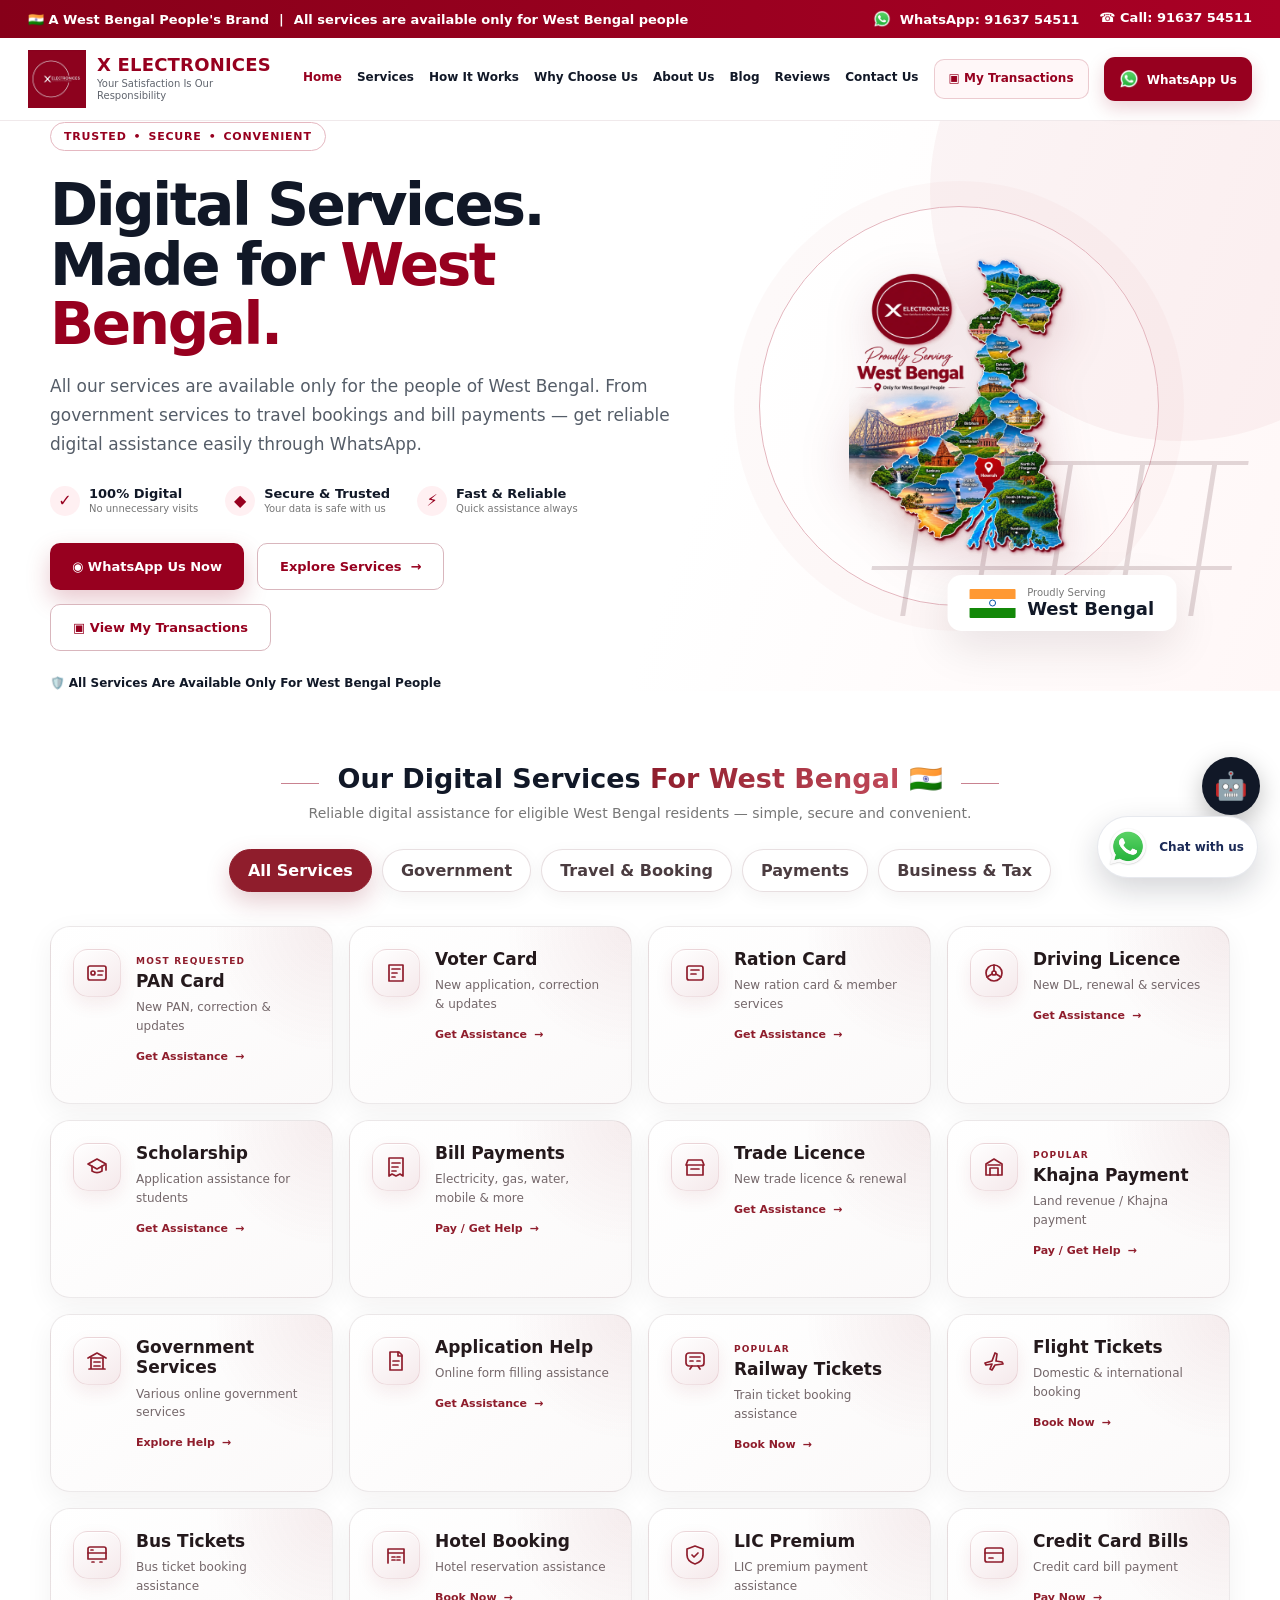
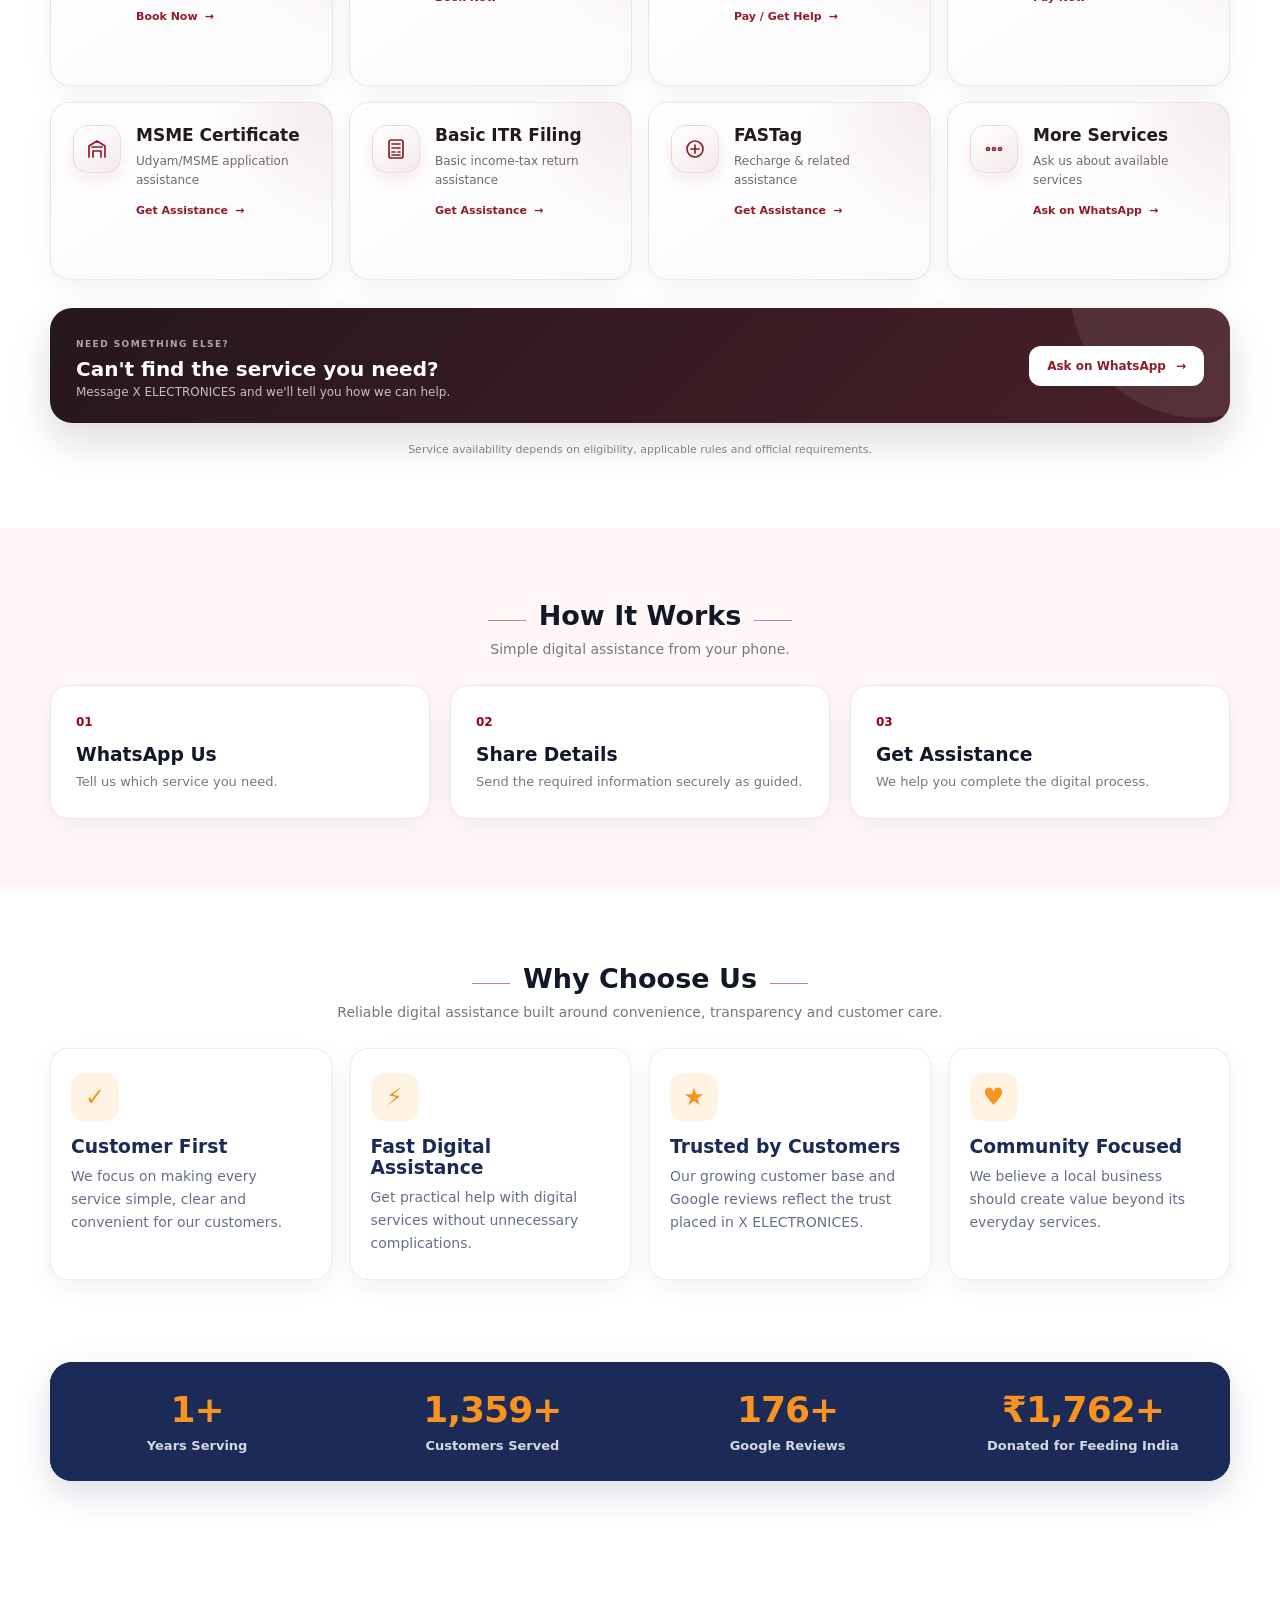
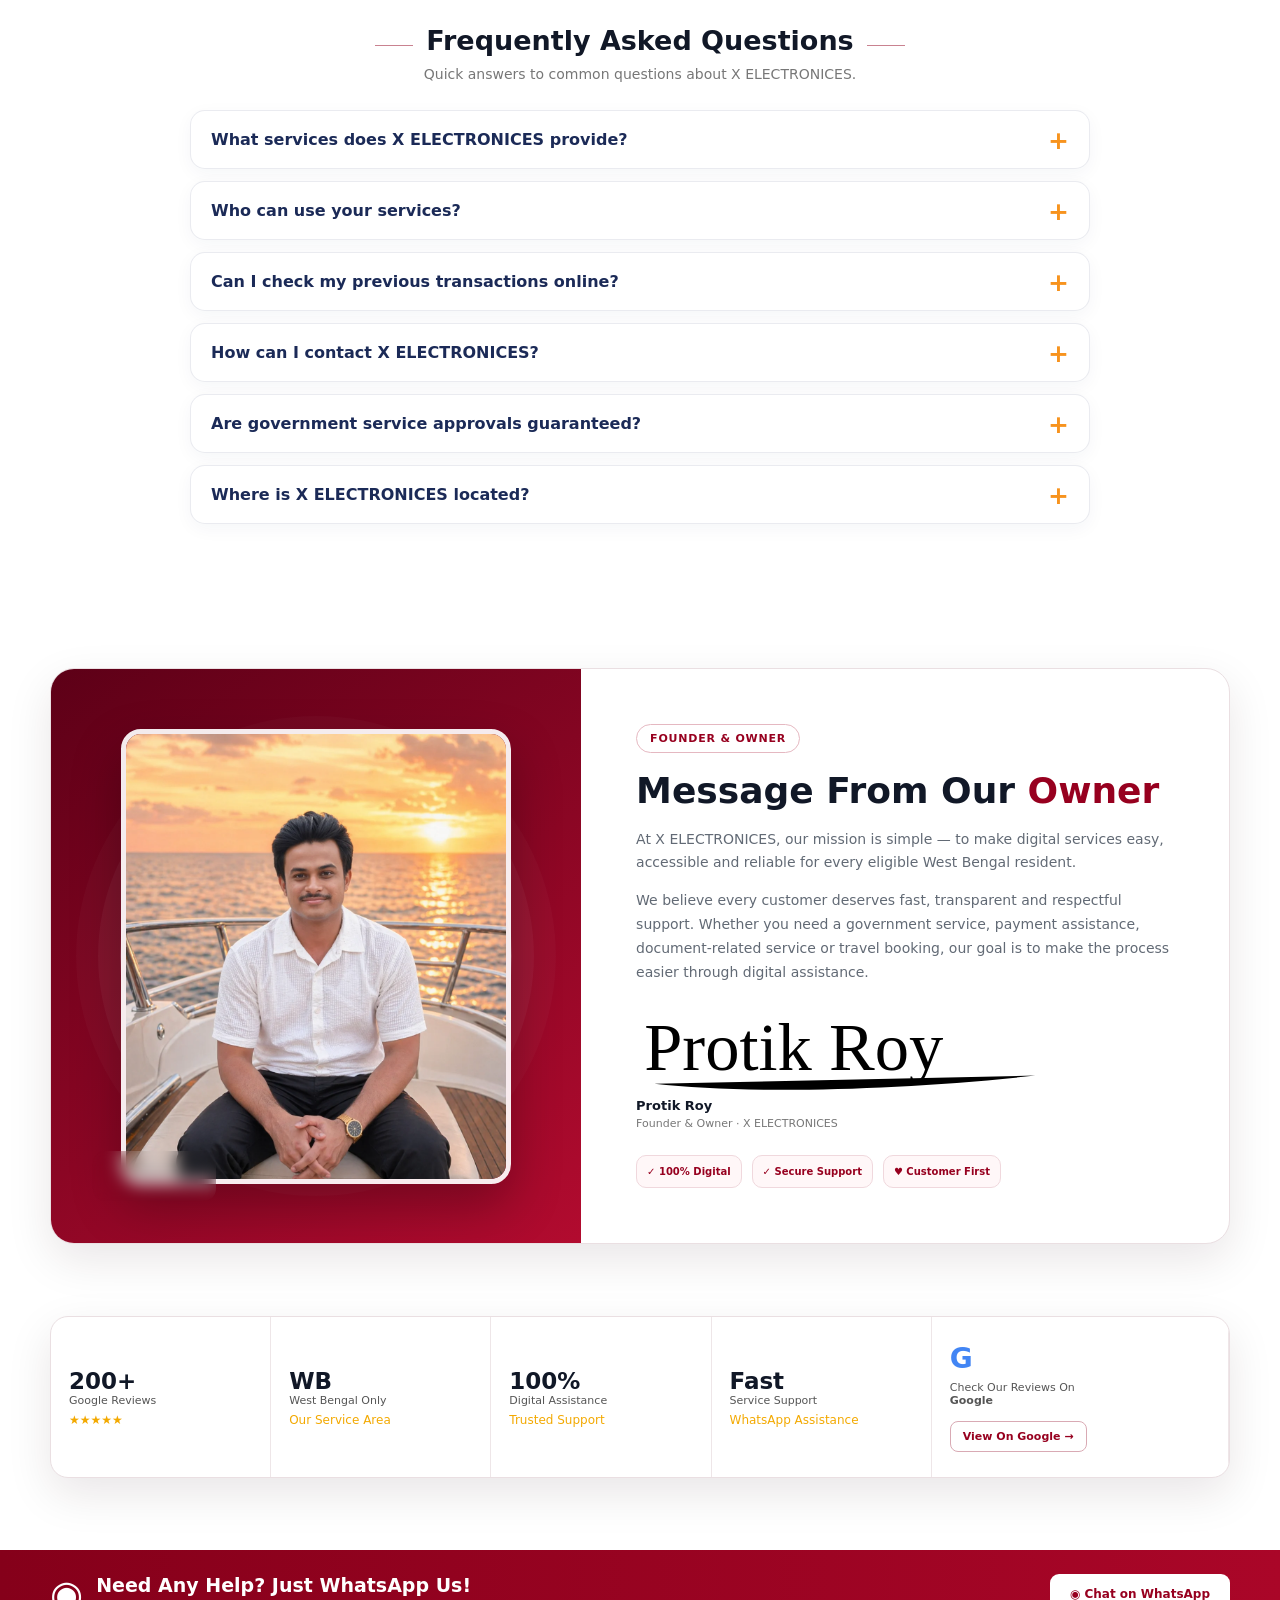
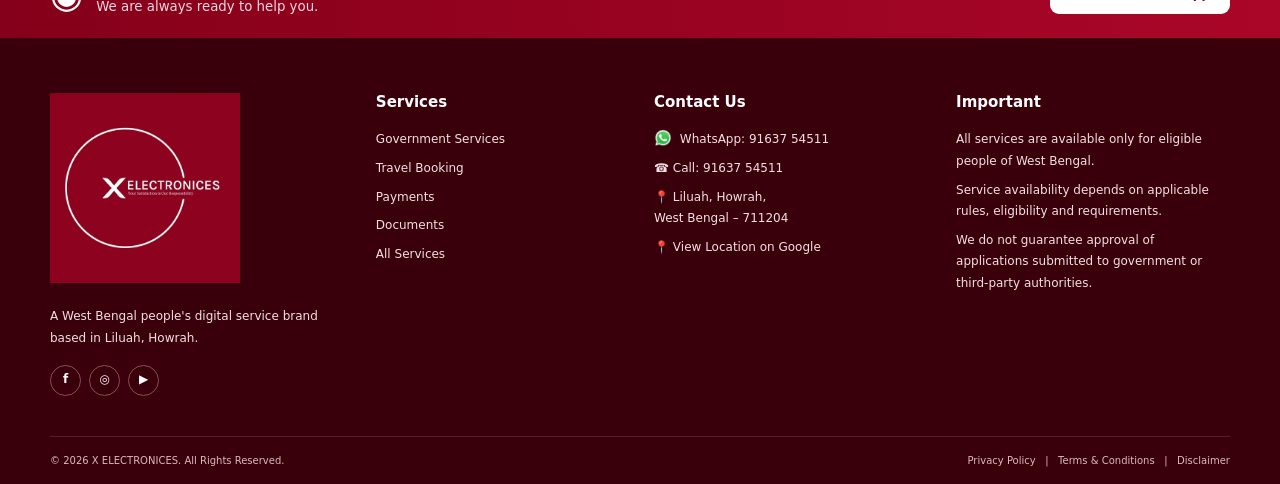
==== commit 3e955538: "Update index.html" ====
--- a/index.html
+++ b/index.html
@@ -3,6 +3,8 @@
 <head>
   <meta charset="UTF-8">
   <meta name="viewport" content="width=device-width, initial-scale=1.0">
+  <script async src="https://pagead2.googlesyndication.com/pagead/js/adsbygoogle.js?client=ca-pub-6620121825499237"
+     crossorigin="anonymous"></script>
   <title>X ELECTRONICES | Digital Services for West Bengal</title>
   <meta name="description" content="X ELECTRONICES is a trusted digital service brand from Liluah, Howrah, serving eligible people across West Bengal through WhatsApp. Government services, PAN, voter, ration, driving licence, scholarships, bill payments, Khajna, railway, flight, bus and hotel bookings, LIC premium and more.">
   <meta name="keywords" content="X Electronices, digital services West Bengal, Liluah digital service centre, Howrah digital services, PAN card West Bengal, voter card, ration card, Khajna payment, driving licence, railway ticket, flight booking, bus booking, hotel booking">
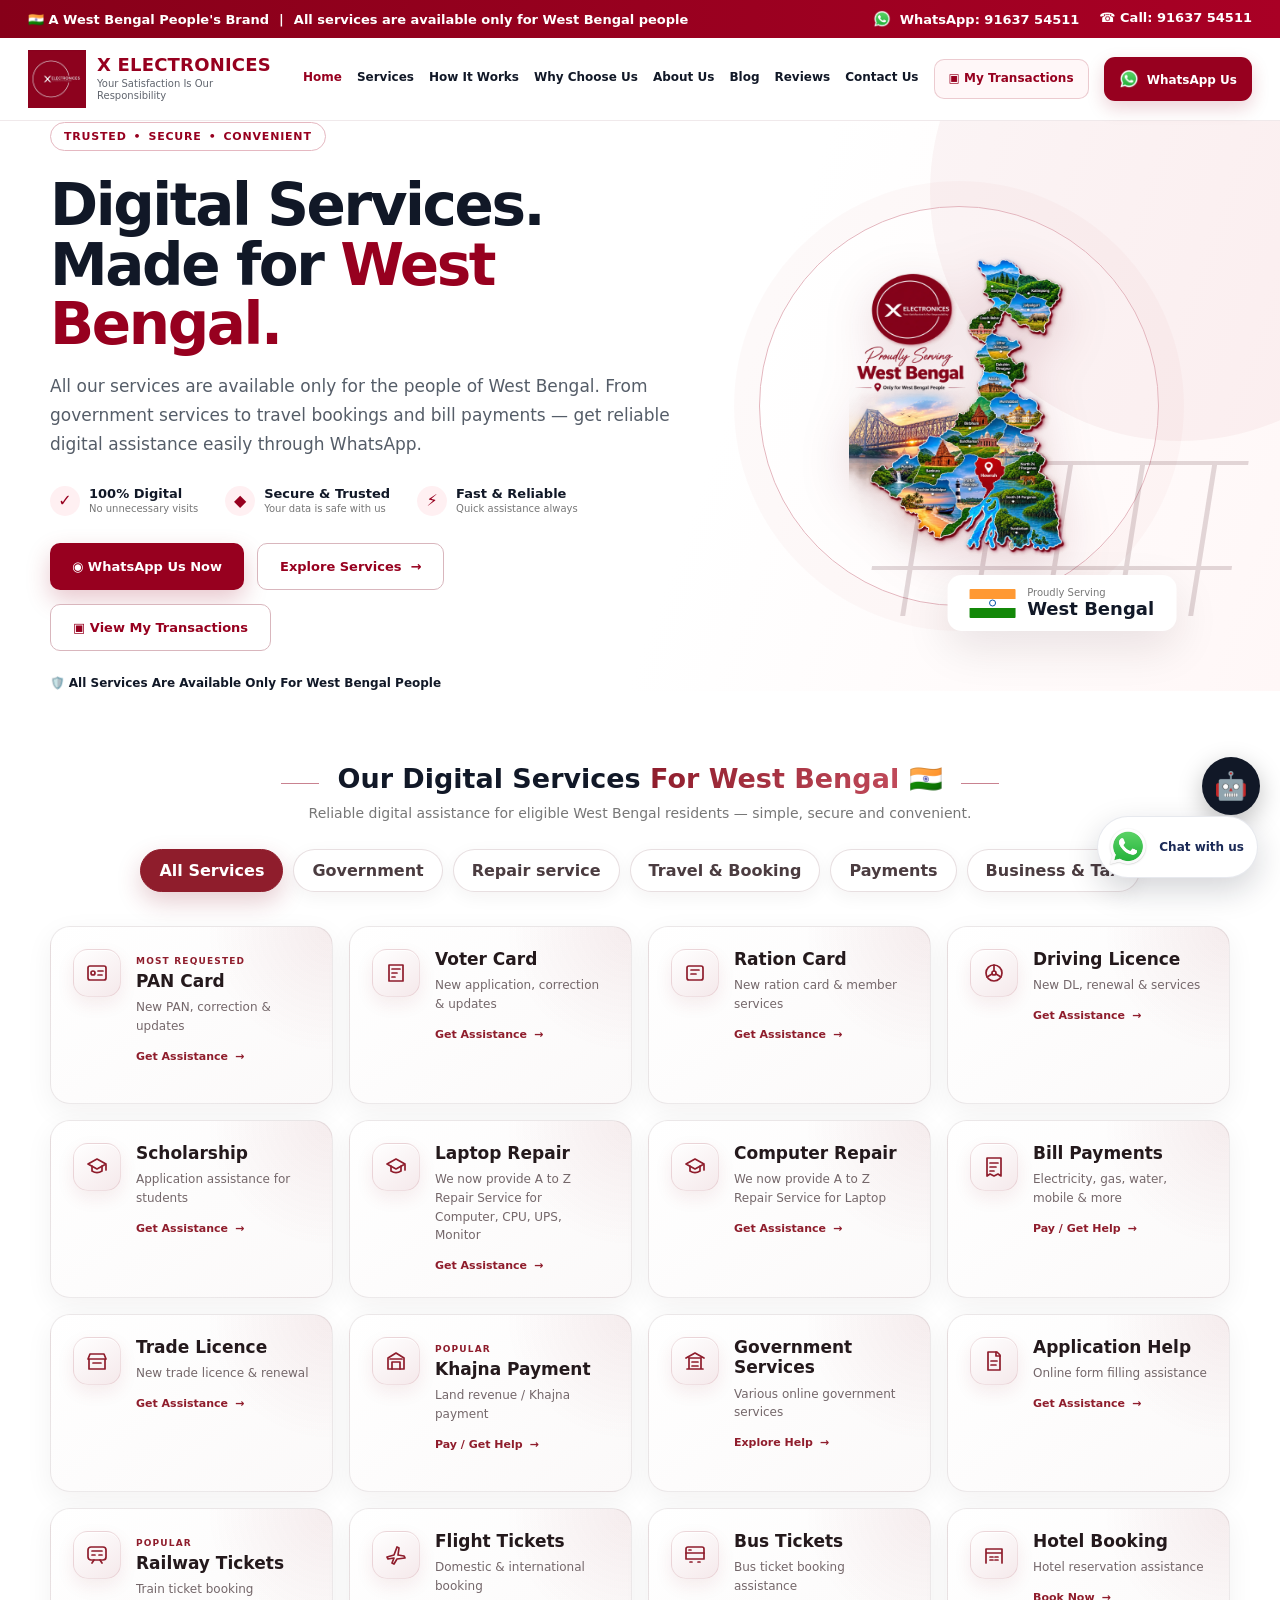
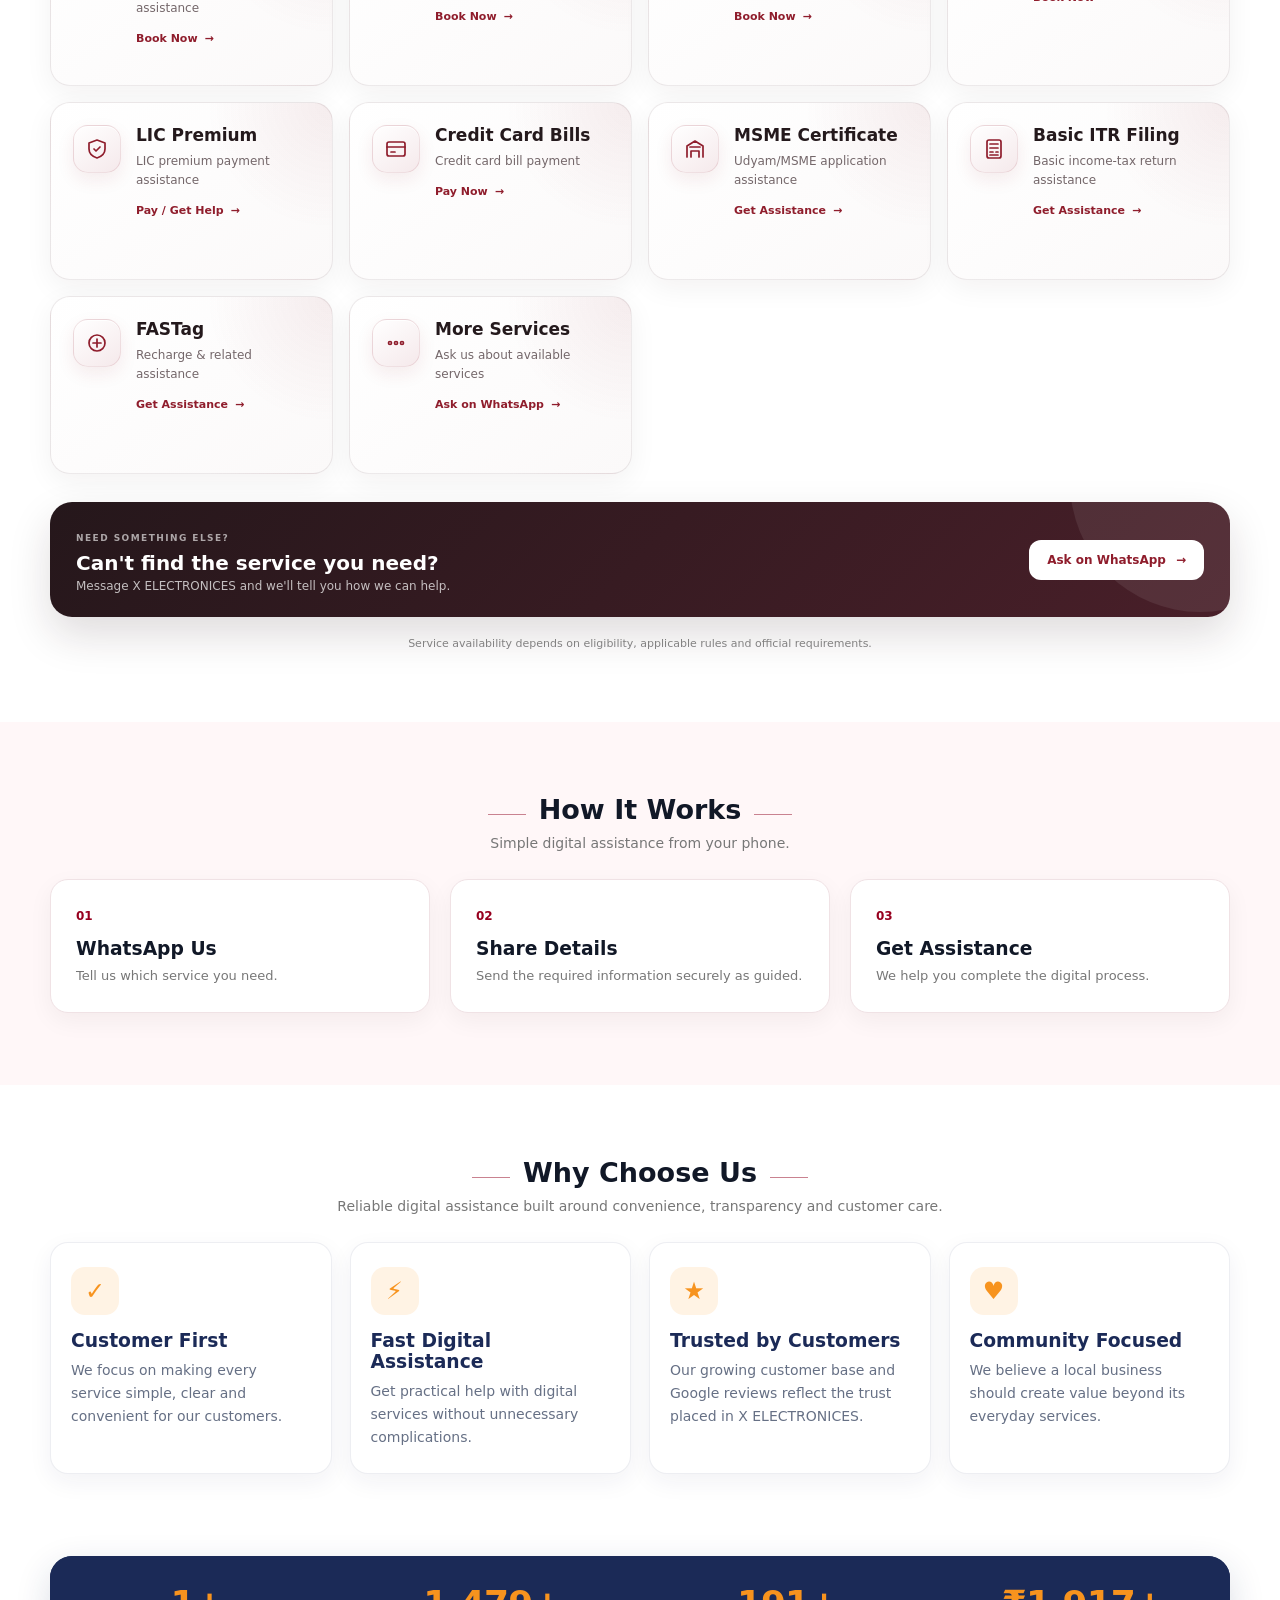
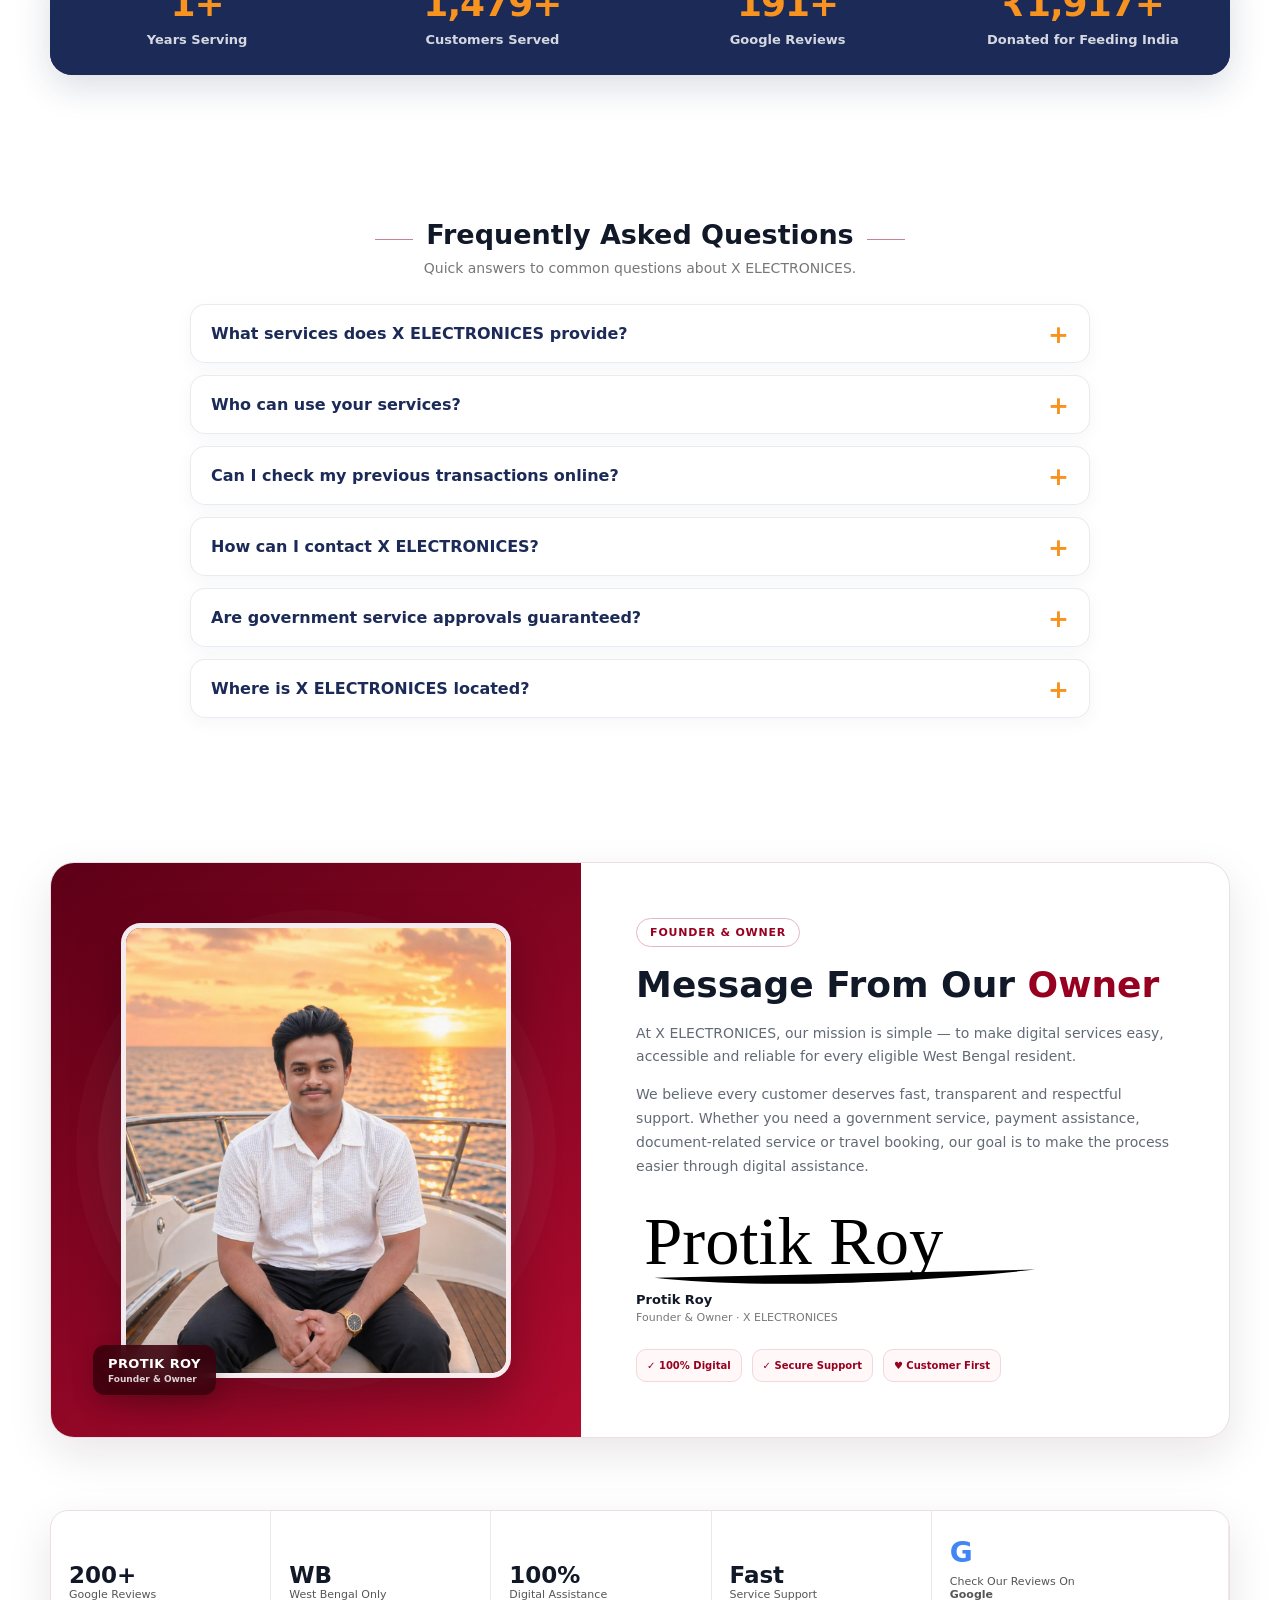
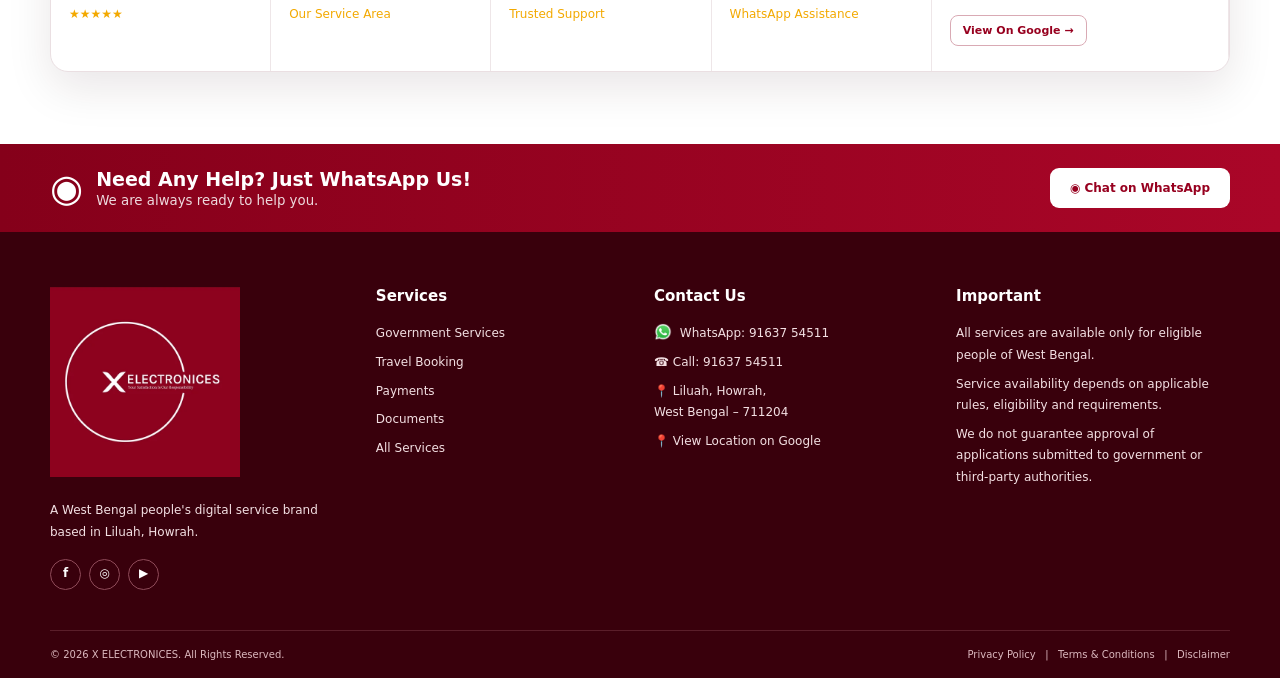
==== commit 3f780d0f: "Update index.html" ====
--- a/index.html
+++ b/index.html
@@ -439,8 +439,9 @@
         </div>
 
         <div class="service-filters" role="tablist" aria-label="Service categories">
-          <button class="service-filter active" type="button" data-filter="all">All Services</button>
+          <button class="service-filter active" type="button" data-filter="all">All Services</button> 
           <button class="service-filter" type="button" data-filter="government">Government</button>
+          <button class="service-filter" type="button" data-filter="Repair service">Repair service</button>
           <button class="service-filter" type="button" data-filter="travel">Travel & Booking</button>
           <button class="service-filter" type="button" data-filter="payments">Payments</button>
           <button class="service-filter" type="button" data-filter="business">Business & Tax</button>
@@ -470,6 +471,16 @@
           <a class="service-card premium-service-card" data-category="government" href="https://wa.me/919163754511?text=I%20need%20Scholarship%20application%20assistance." target="_blank" rel="noopener">
             <div class="service-icon"><svg viewBox="0 0 24 24" aria-hidden="true"><path d="m3 9 9-5 9 5-9 5z"/><path d="M7 11v5c3 2 7 2 10 0v-5M21 10v5"/></svg></div>
             <div class="service-content"><h3>Scholarship</h3><p>Application assistance for students</p><strong>Get Assistance <i>→</i></strong></div>
+          </a>
+          
+          <a class="service-card premium-service-card" data-category="Repair service" href="https://wa.me/919163754511?text=Hey%20X%20Electronices%20I%20want%20to%20explore%20your%20computer%20repair%20service." target="_blank" rel="noopener">
+            <div class="service-icon"><svg viewBox="0 0 24 24" aria-hidden="true"><path d="m3 9 9-5 9 5-9 5z"/><path d="M7 11v5c3 2 7 2 10 0v-5M21 10v5"/></svg></div>
+            <div class="service-content"><h3>Laptop Repair</h3><p>We now provide A to Z Repair Service for Computer, CPU, UPS, Monitor </p><strong>Get Assistance <i>→</i></strong></div>
+          </a>
+
+          <a class="service-card premium-service-card" data-category="Repair service" href="https://wa.me/919163754511?text=Hey%20X%20Electronices%20I%20want%20to%20repair%20my%20Laptop." target="_blank" rel="noopener">
+            <div class="service-icon"><svg viewBox="0 0 24 24" aria-hidden="true"><path d="m3 9 9-5 9 5-9 5z"/><path d="M7 11v5c3 2 7 2 10 0v-5M21 10v5"/></svg></div>
+            <div class="service-content"><h3>Computer Repair</h3><p>We now provide A to Z Repair Service for Laptop </p><strong>Get Assistance <i>→</i></strong></div>
           </a>
 
           <a class="service-card premium-service-card" data-category="payments" href="https://wa.me/919163754511?text=I%20need%20Bill%20Payment%20assistance." target="_blank" rel="noopener">
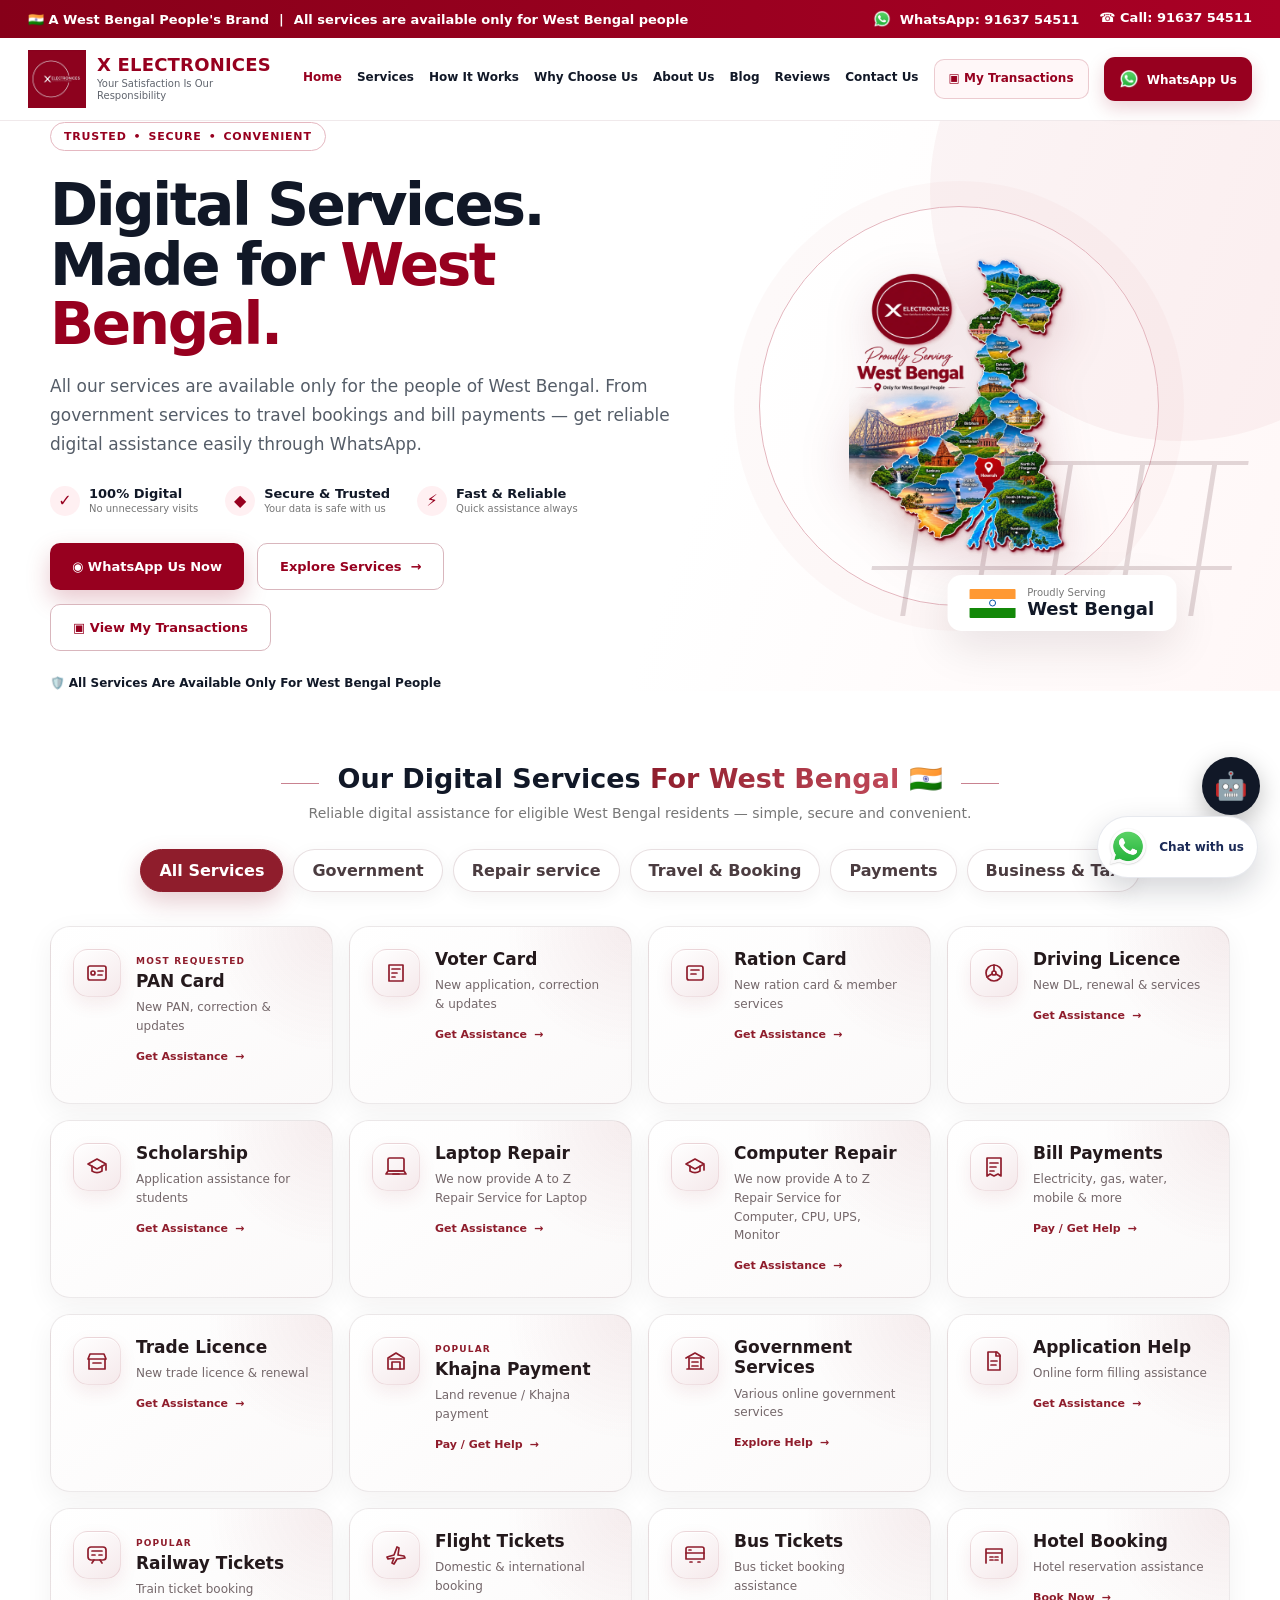
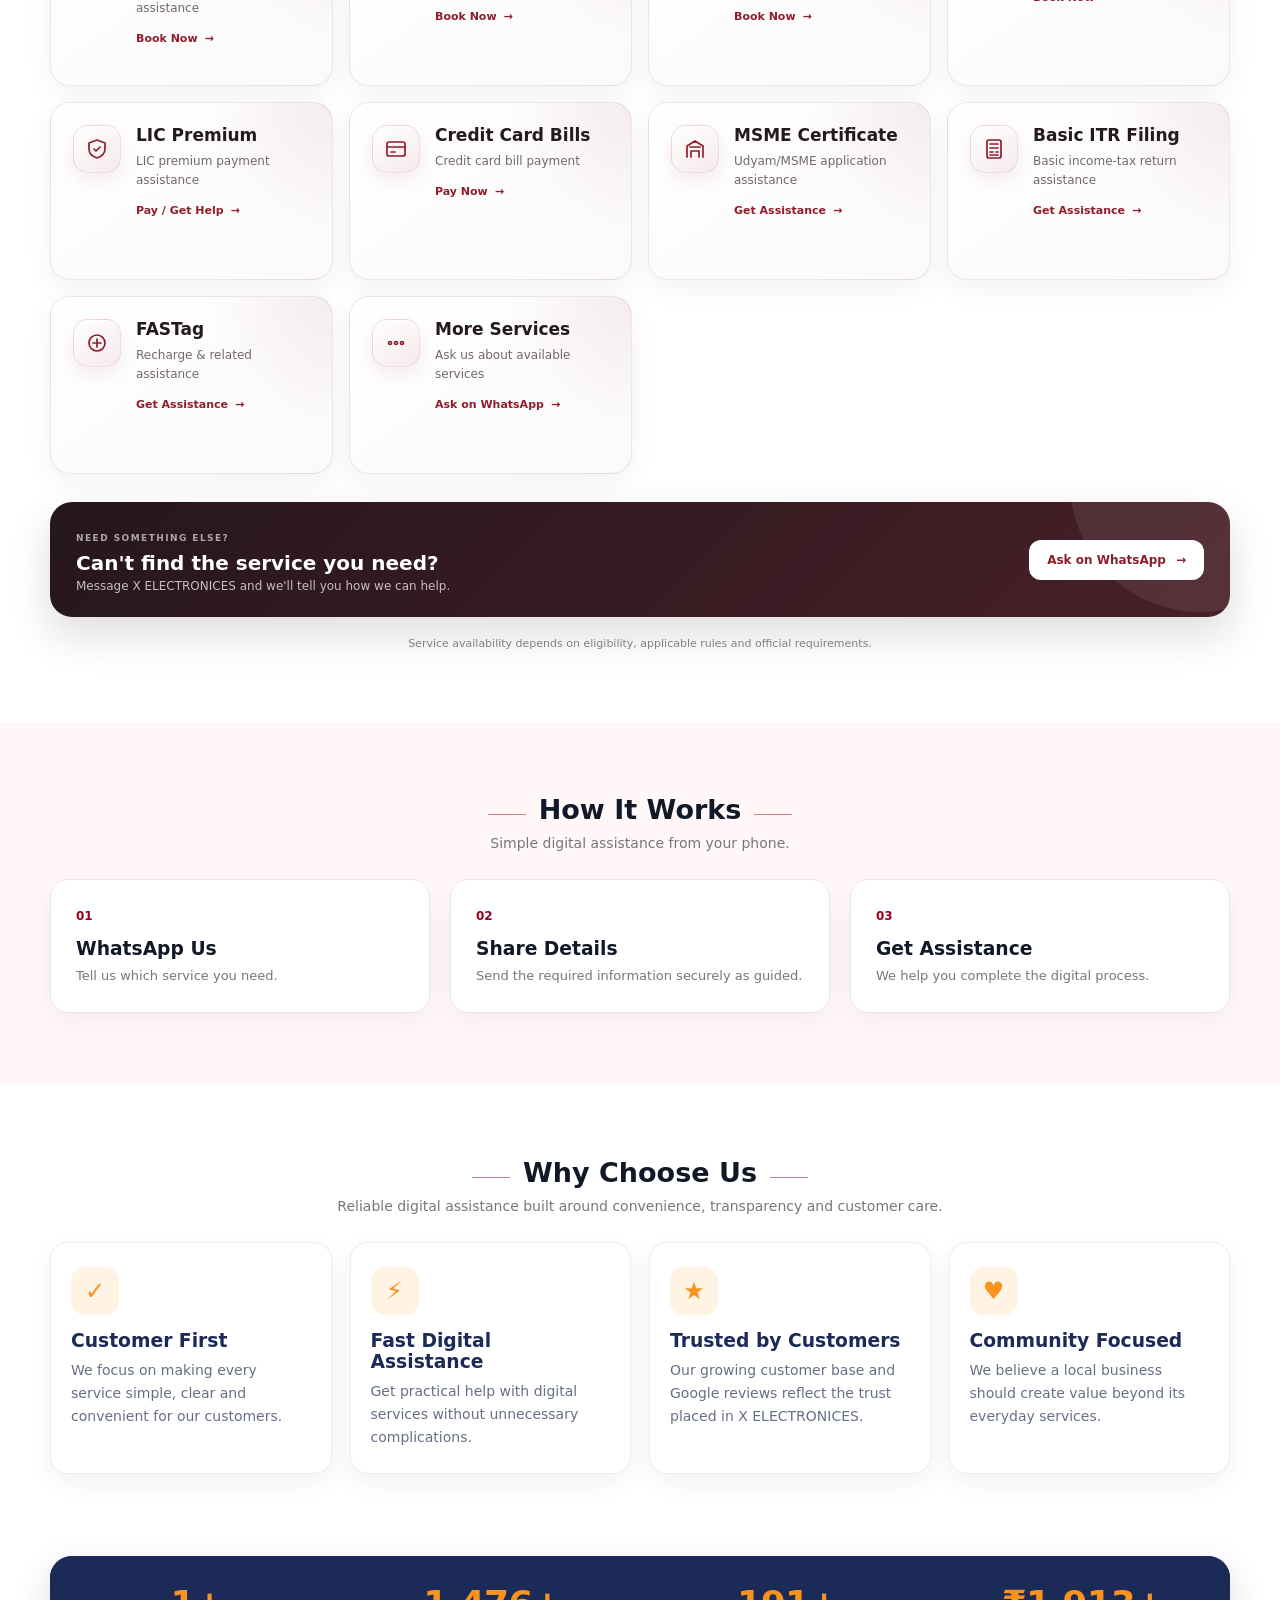
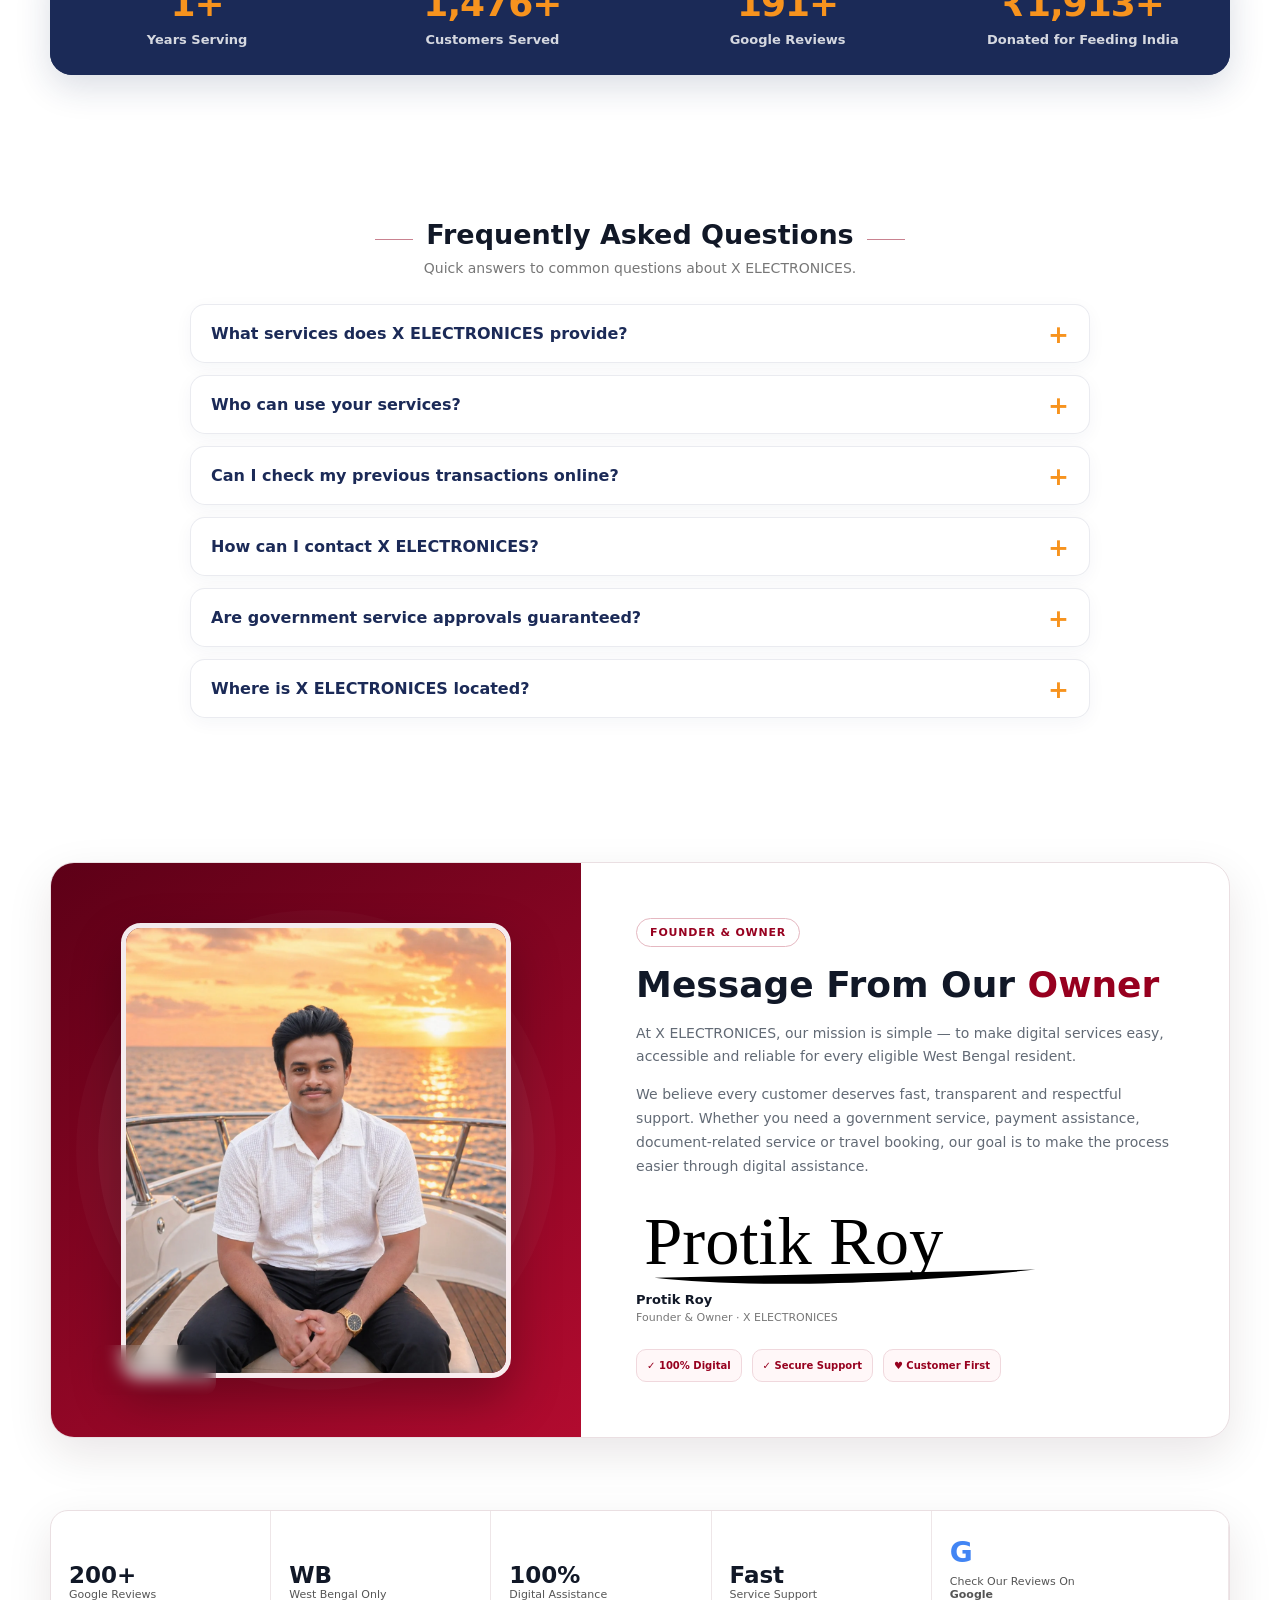
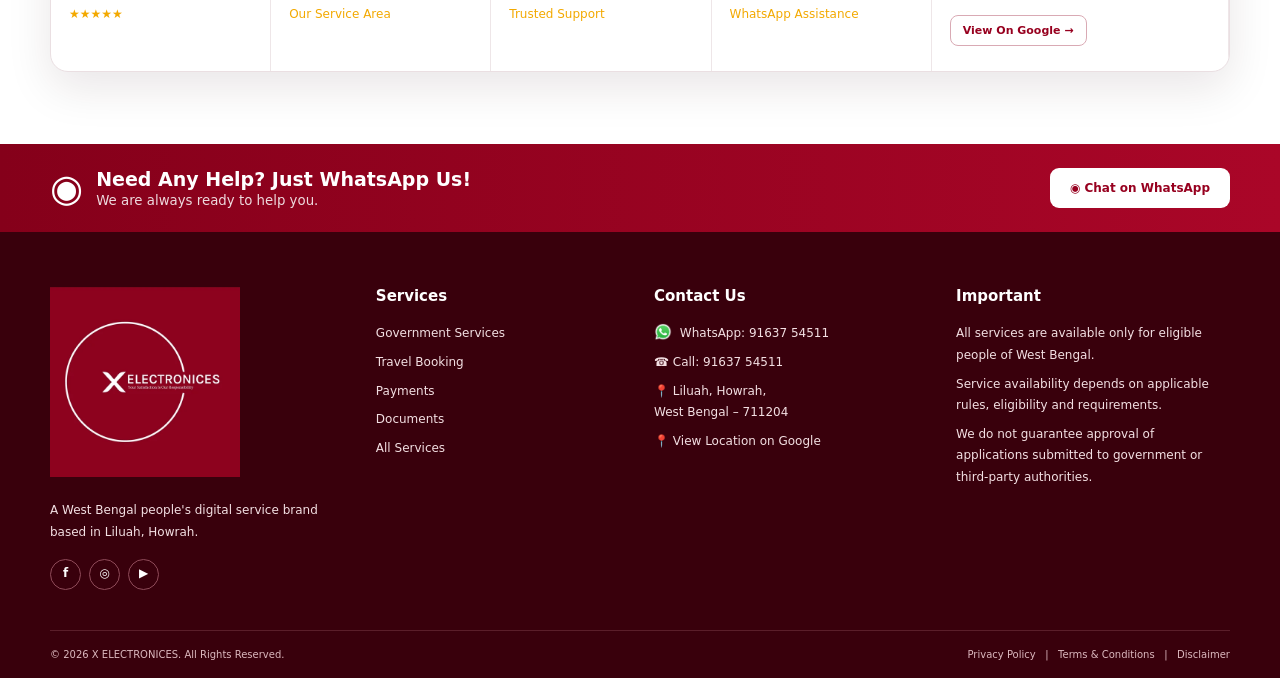
==== commit d36b0aee: "Update index.html" ====
--- a/index.html
+++ b/index.html
@@ -474,13 +474,13 @@
           </a>
           
           <a class="service-card premium-service-card" data-category="Repair service" href="https://wa.me/919163754511?text=Hey%20X%20Electronices%20I%20want%20to%20explore%20your%20computer%20repair%20service." target="_blank" rel="noopener">
-            <div class="service-icon"><svg viewBox="0 0 24 24" aria-hidden="true"><path d="m3 9 9-5 9 5-9 5z"/><path d="M7 11v5c3 2 7 2 10 0v-5M21 10v5"/></svg></div>
-            <div class="service-content"><h3>Laptop Repair</h3><p>We now provide A to Z Repair Service for Computer, CPU, UPS, Monitor </p><strong>Get Assistance <i>→</i></strong></div>
+            <div class="service-icon"><svg viewBox="0 0 24 24" aria-hidden="true"><rect x="4" y="3" width="16" height="13" rx="1.5"/><path d="M2 19h20l-2-3H4l-2 3z"/><path d="M9 19h6"/></svg></div>
+            <div class="service-content"><h3>Laptop Repair</h3><p>We now provide A to Z Repair Service for Laptop</p><strong>Get Assistance <i>→</i></strong></div>
           </a>
 
           <a class="service-card premium-service-card" data-category="Repair service" href="https://wa.me/919163754511?text=Hey%20X%20Electronices%20I%20want%20to%20repair%20my%20Laptop." target="_blank" rel="noopener">
             <div class="service-icon"><svg viewBox="0 0 24 24" aria-hidden="true"><path d="m3 9 9-5 9 5-9 5z"/><path d="M7 11v5c3 2 7 2 10 0v-5M21 10v5"/></svg></div>
-            <div class="service-content"><h3>Computer Repair</h3><p>We now provide A to Z Repair Service for Laptop </p><strong>Get Assistance <i>→</i></strong></div>
+            <div class="service-content"><h3>Computer Repair</h3><p>We now provide A to Z Repair Service for Computer, CPU, UPS, Monitor </p><strong>Get Assistance <i>→</i></strong></div>
           </a>
 
           <a class="service-card premium-service-card" data-category="payments" href="https://wa.me/919163754511?text=I%20need%20Bill%20Payment%20assistance." target="_blank" rel="noopener">
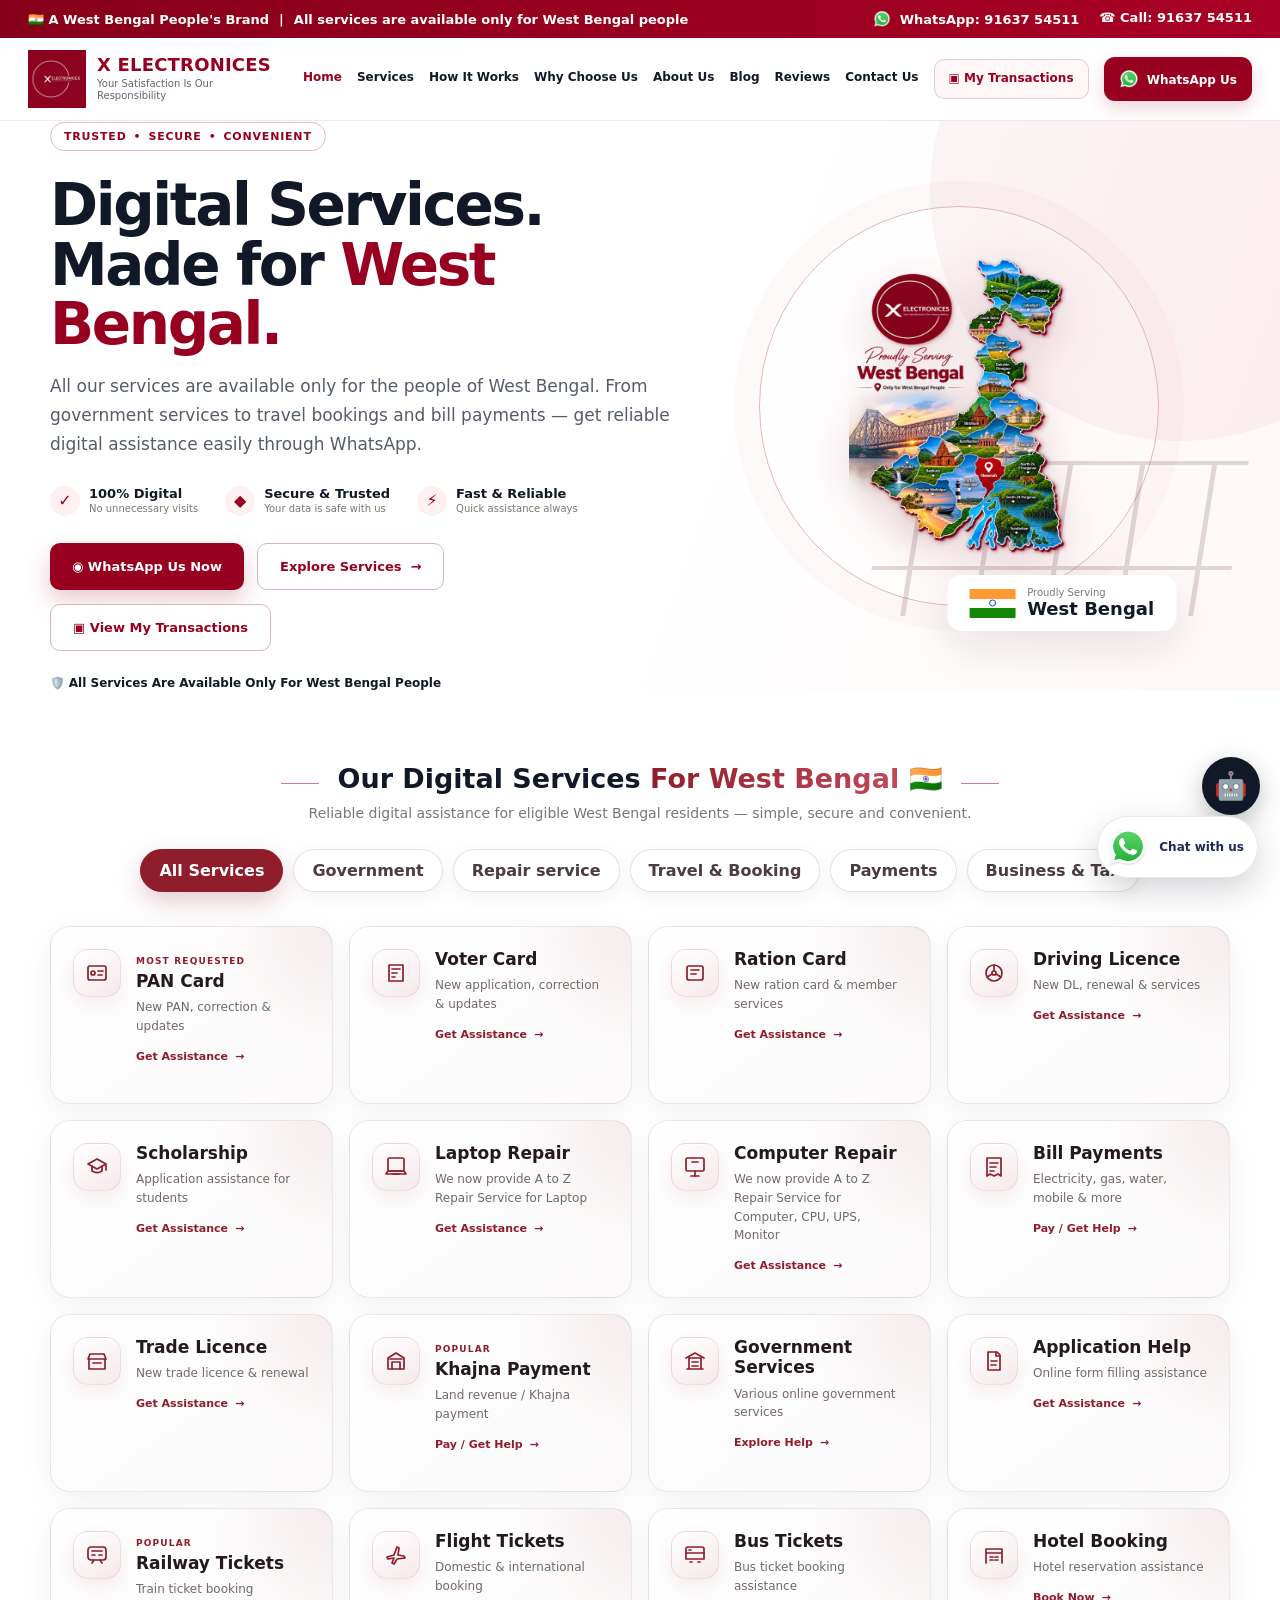
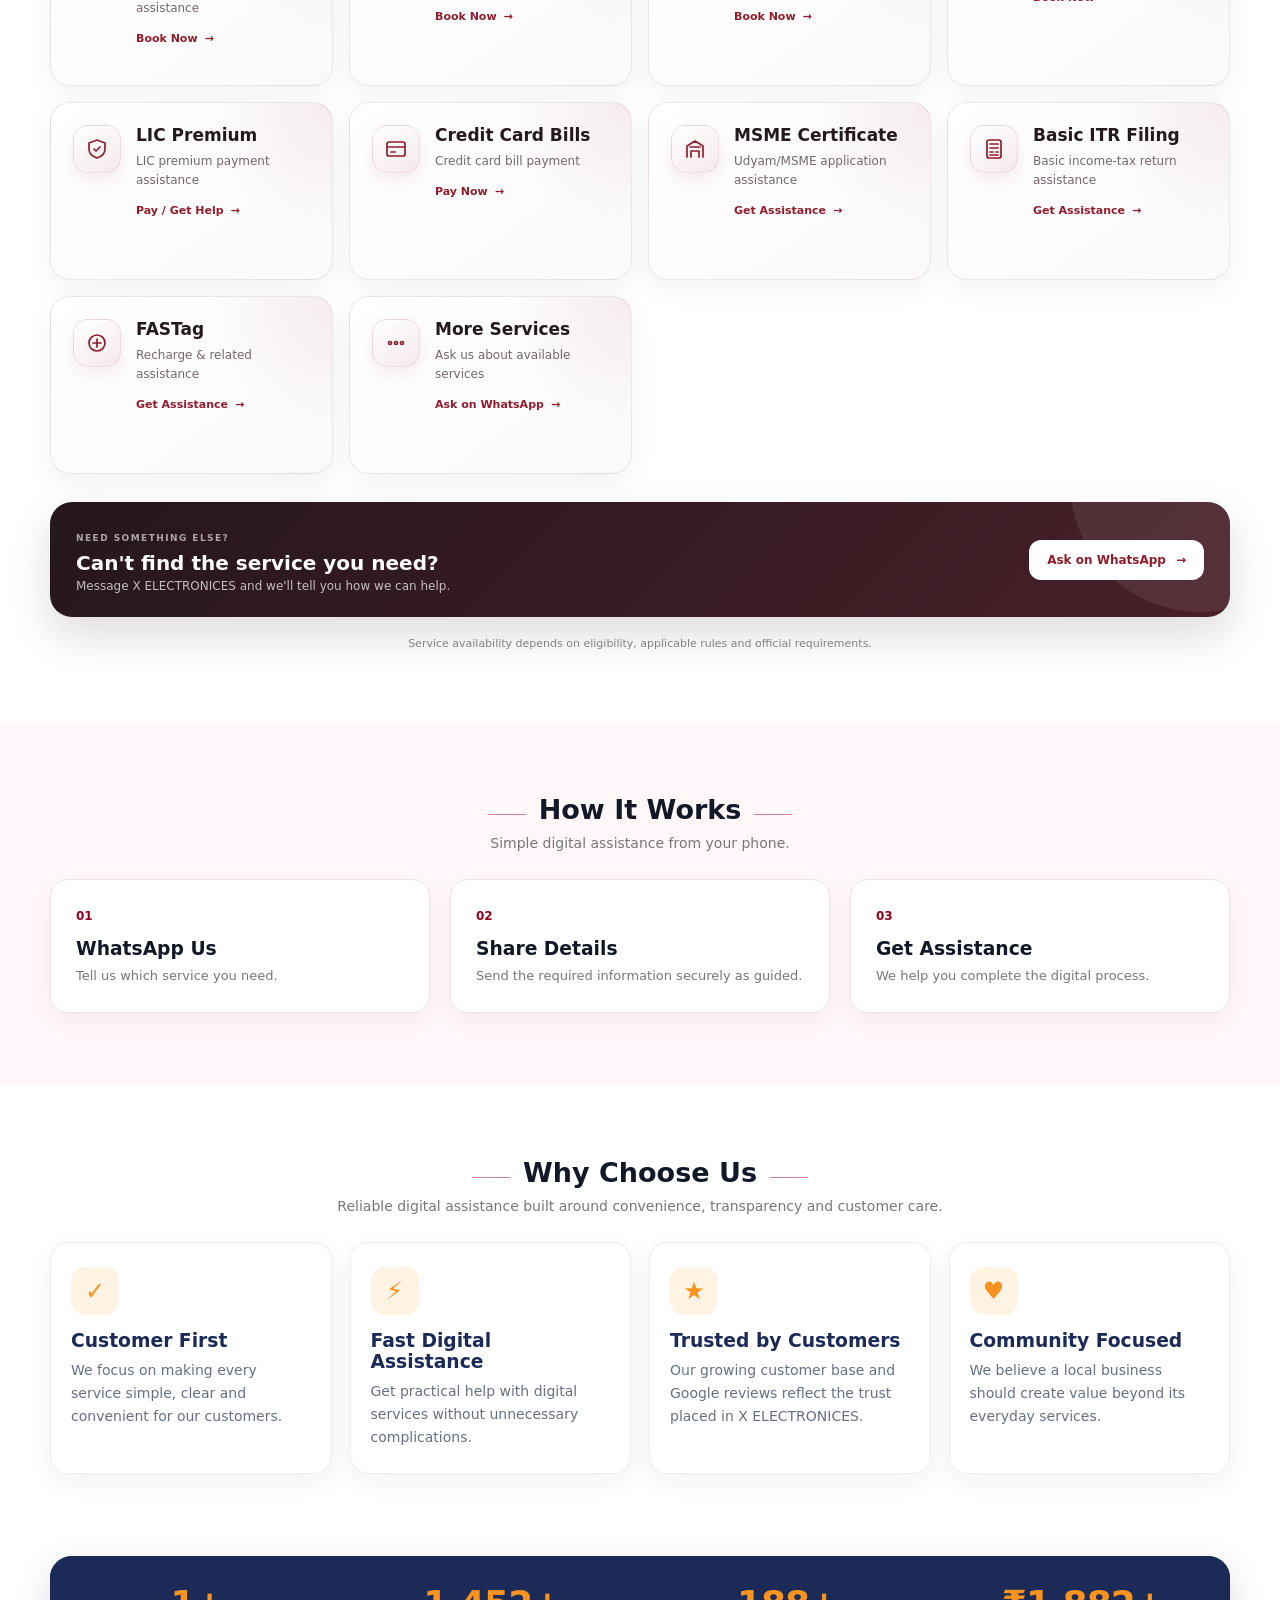
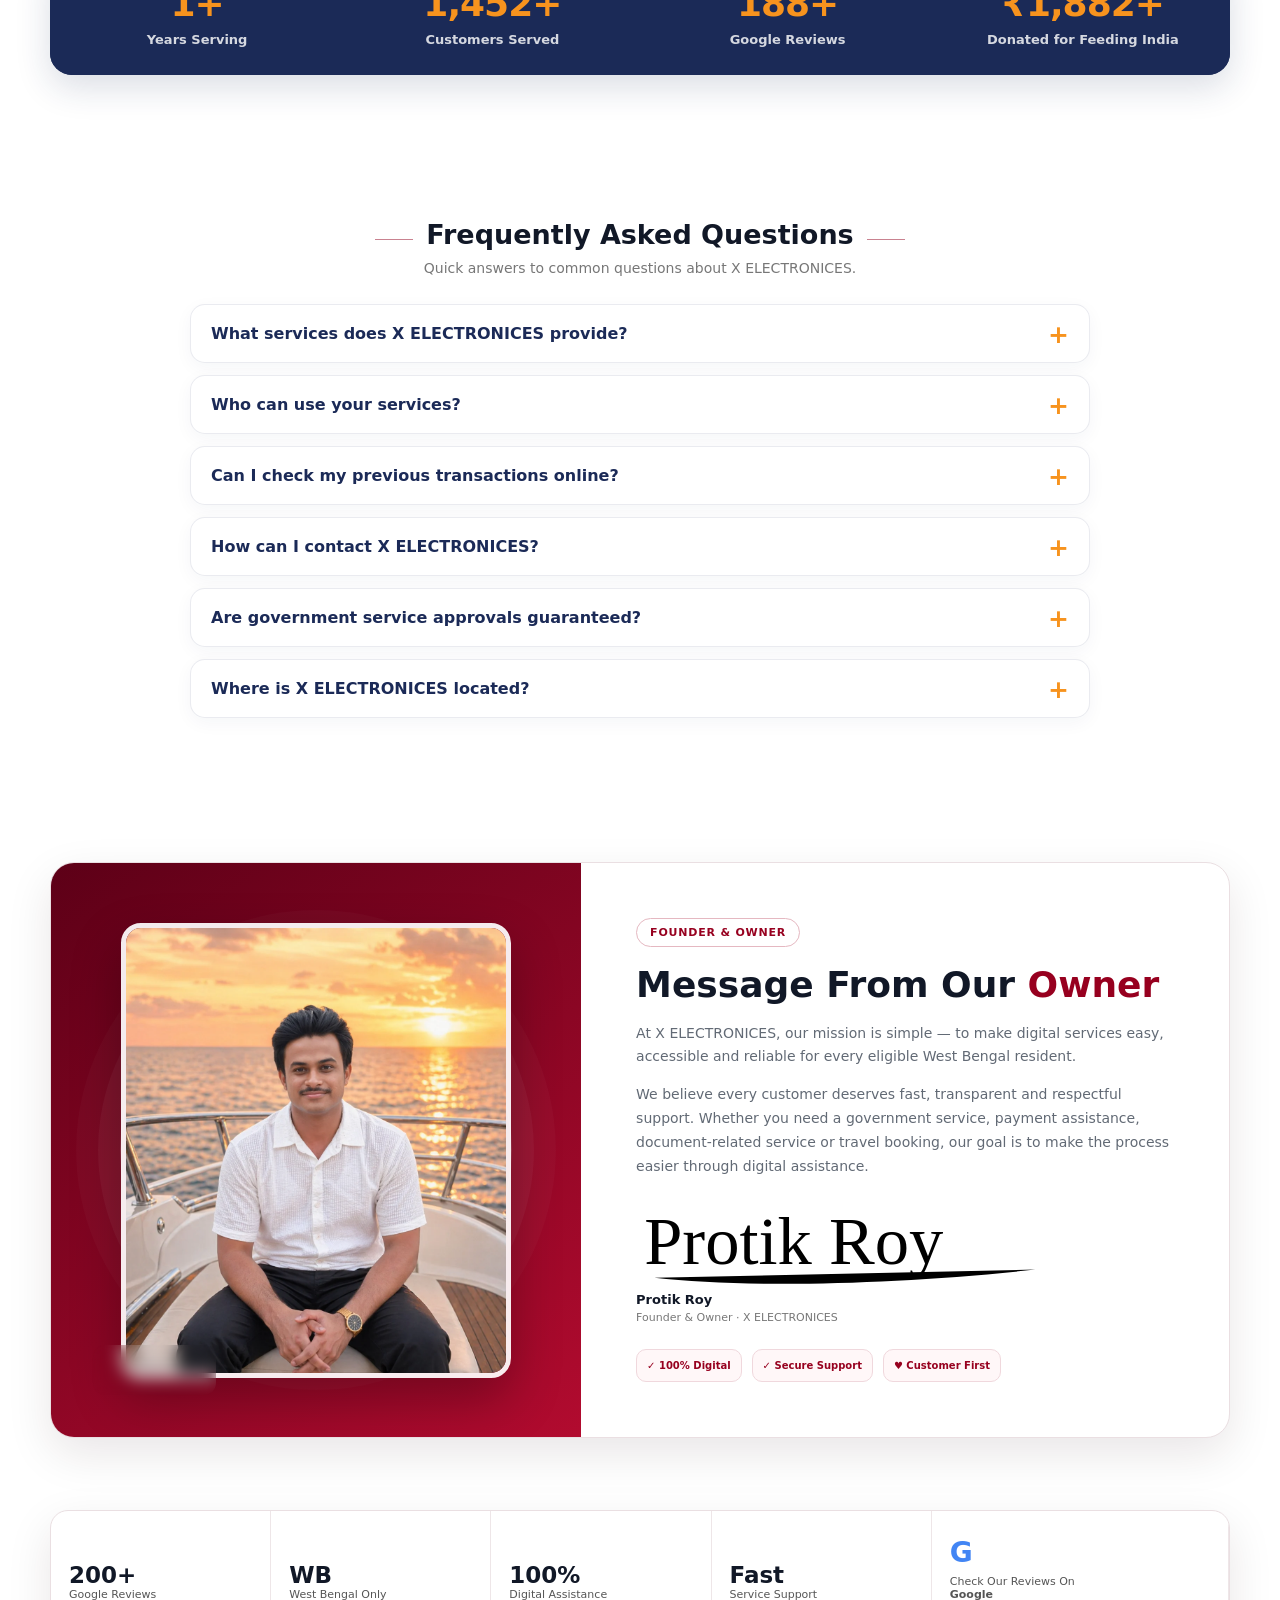
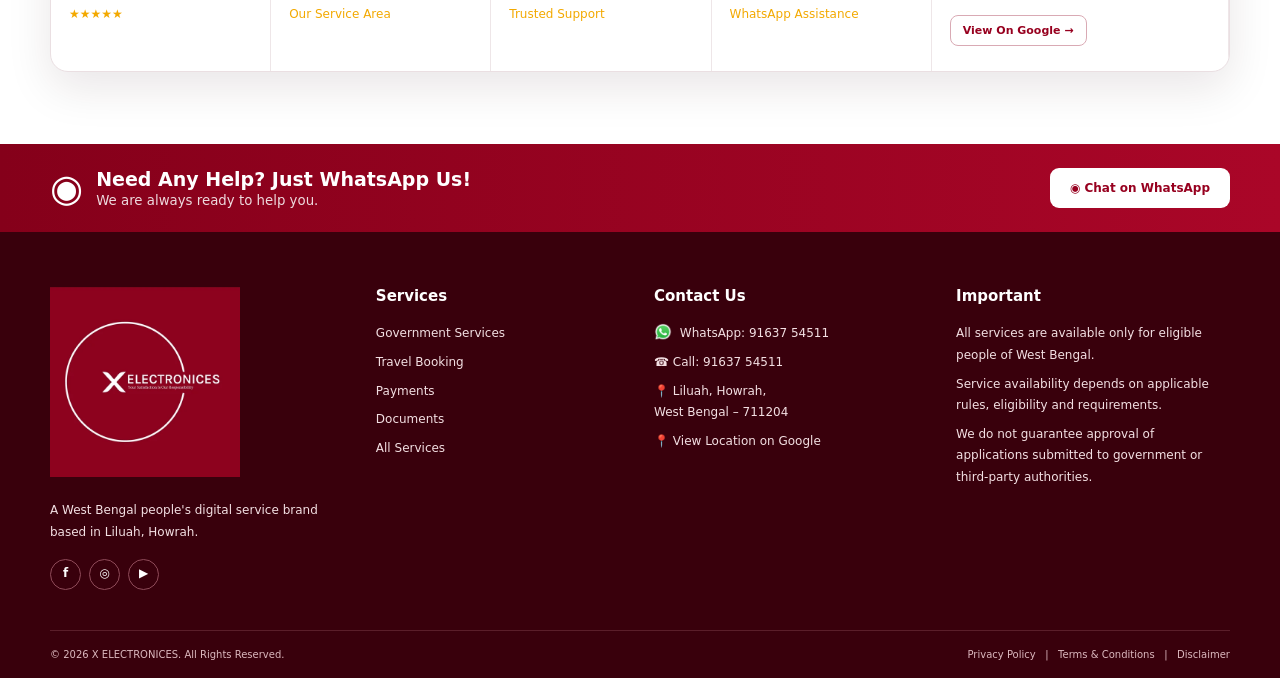
==== commit c9f6cef0: "Update index.html" ====
--- a/index.html
+++ b/index.html
@@ -479,7 +479,7 @@
           </a>
 
           <a class="service-card premium-service-card" data-category="Repair service" href="https://wa.me/919163754511?text=Hey%20X%20Electronices%20I%20want%20to%20repair%20my%20Laptop." target="_blank" rel="noopener">
-            <div class="service-icon"><svg viewBox="0 0 24 24" aria-hidden="true"><path d="m3 9 9-5 9 5-9 5z"/><path d="M7 11v5c3 2 7 2 10 0v-5M21 10v5"/></svg></div>
+            <div class="service-icon"> <svg viewBox="0 0 24 24" fill="none" stroke="currentColor" stroke-width="1.7" stroke-linecap="round" stroke-linejoin="round" aria-hidden="true"> <rect x="3" y="3" width="18" height="13" rx="1.5"/><path d="M8 21h8"/><path d="M12 16v5"/><path d="M9 7h6"/></svg></div>
             <div class="service-content"><h3>Computer Repair</h3><p>We now provide A to Z Repair Service for Computer, CPU, UPS, Monitor </p><strong>Get Assistance <i>→</i></strong></div>
           </a>
 
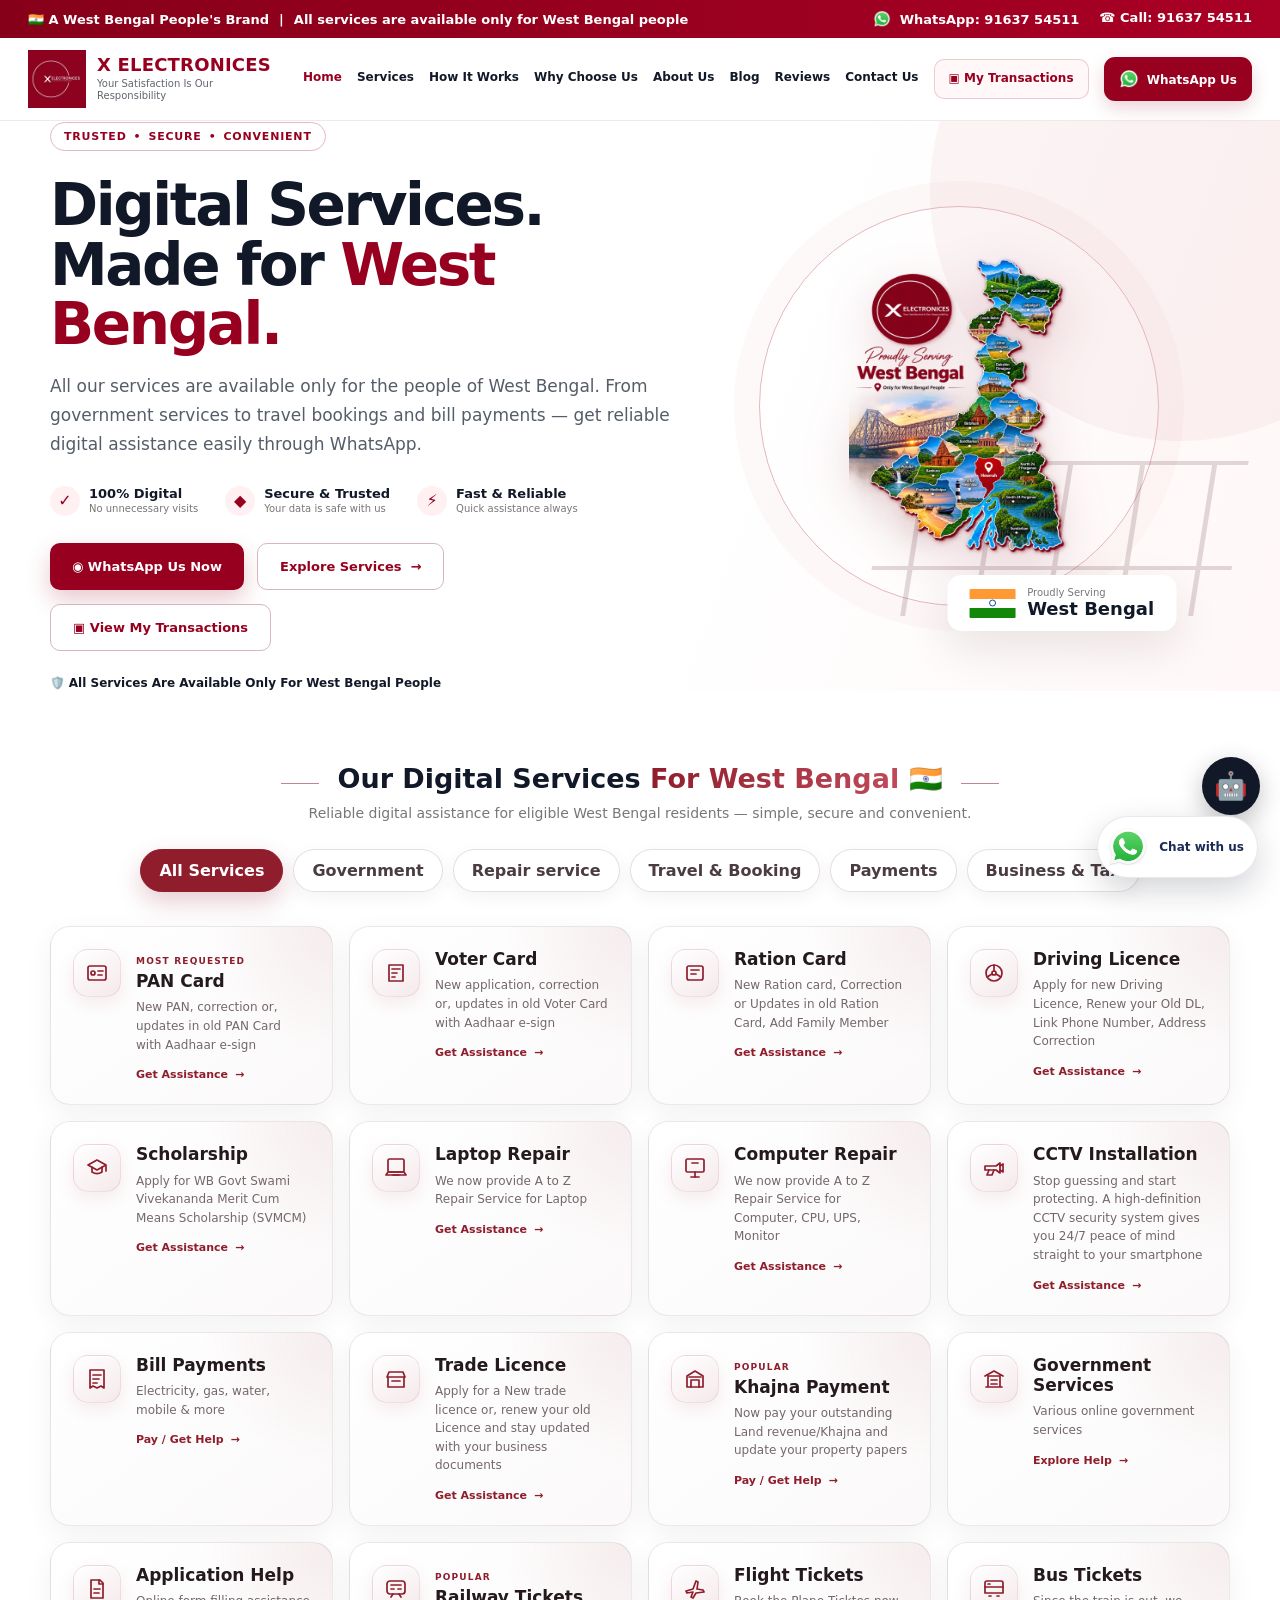
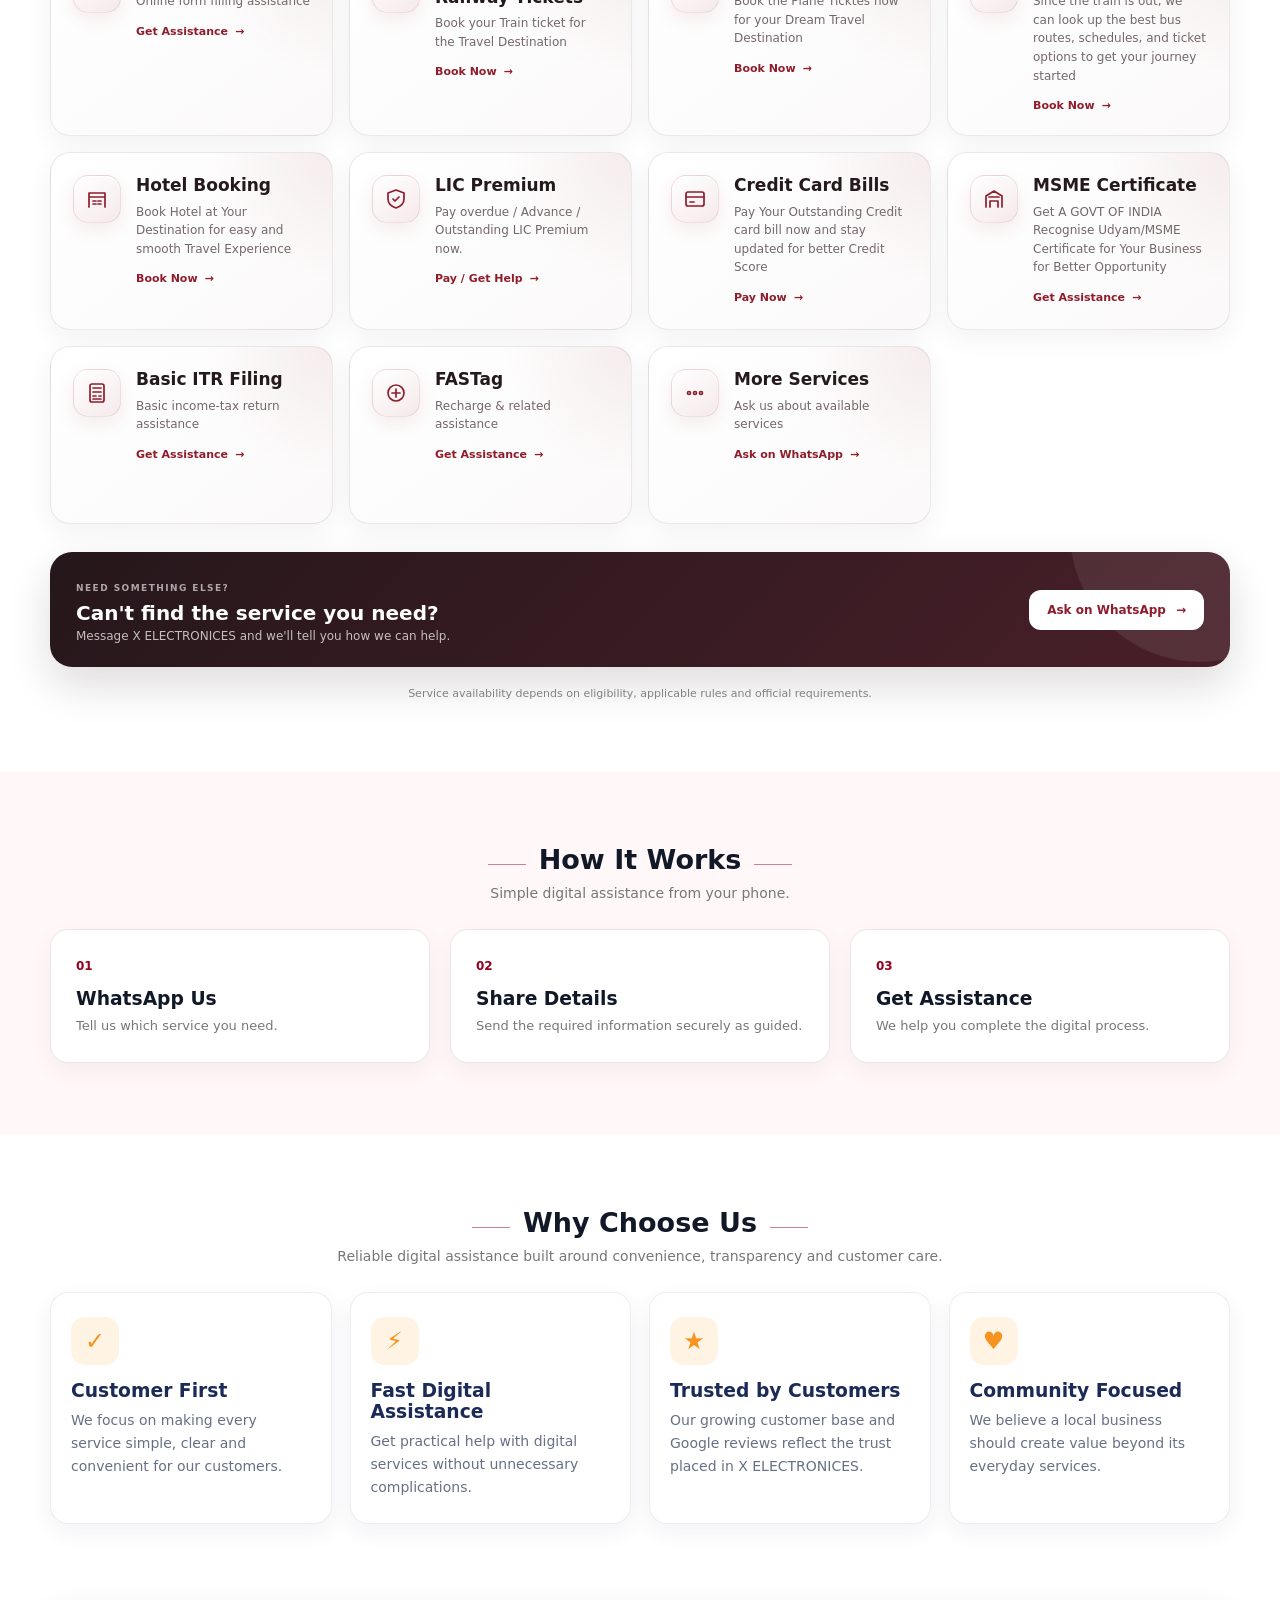
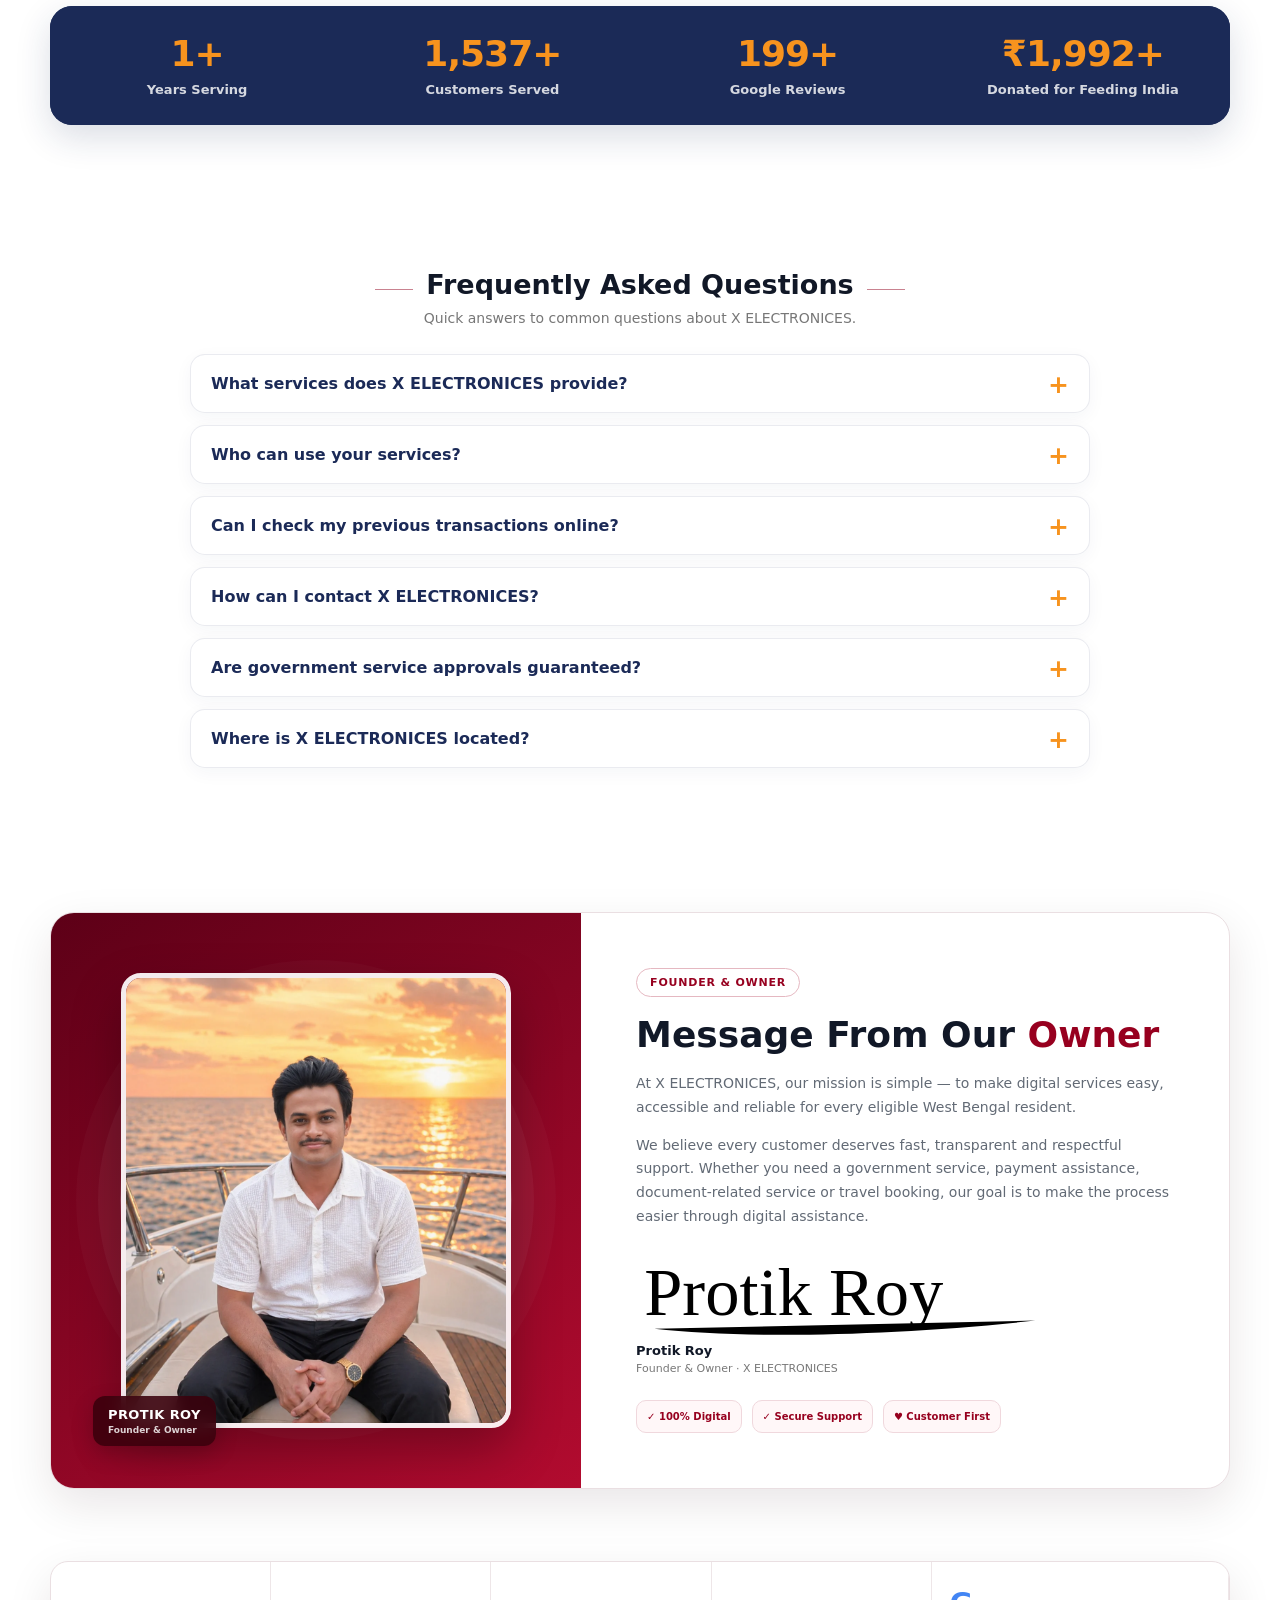
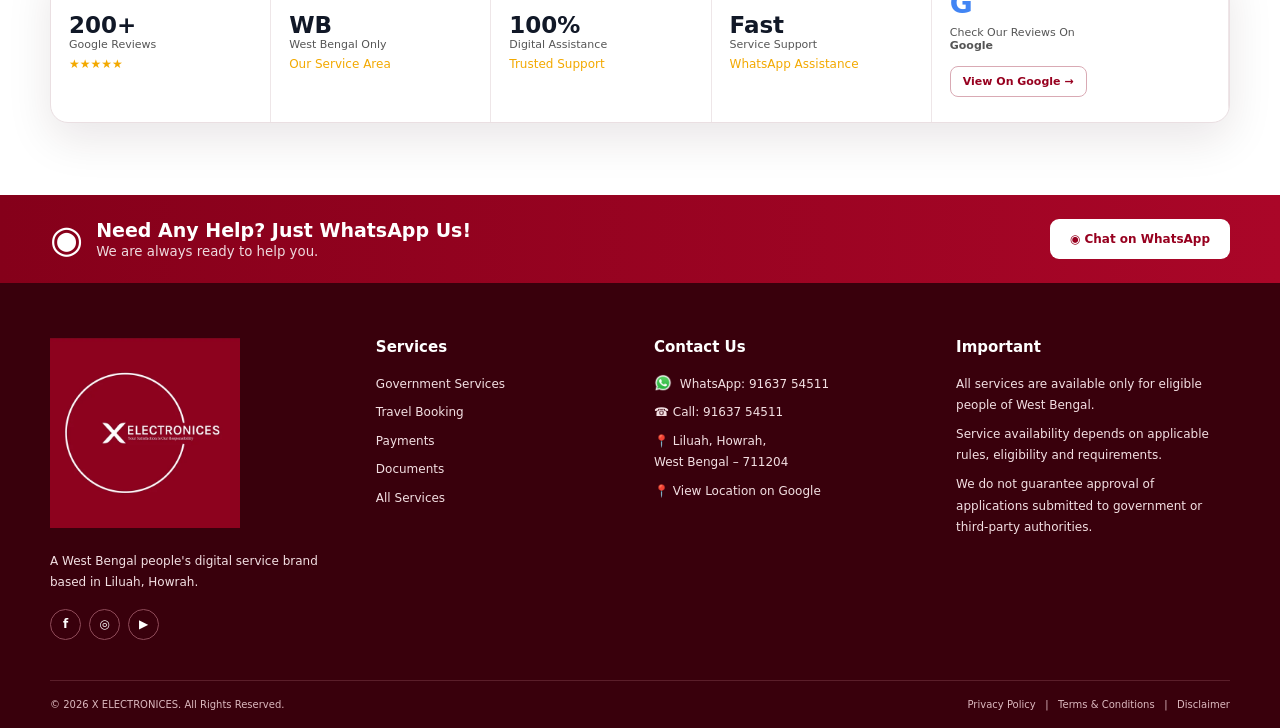
==== commit 4cbeb2a6: "Update index.html" ====
--- a/index.html
+++ b/index.html
@@ -450,27 +450,27 @@
         <div class="service-grid premium-service-grid">
           <a class="service-card premium-service-card featured" data-category="government" href="https://wa.me/919163754511?text=I%20need%20PAN%20Card%20assistance." target="_blank" rel="noopener">
             <div class="service-icon"><svg viewBox="0 0 24 24" aria-hidden="true"><rect x="3" y="5" width="18" height="14" rx="2"/><circle cx="8" cy="12" r="2"/><path d="M13 10h5M13 14h4"/></svg></div>
-            <div class="service-content"><small>MOST REQUESTED</small><h3>PAN Card</h3><p>New PAN, correction & updates</p><strong>Get Assistance <i>→</i></strong></div>
+            <div class="service-content"><small>MOST REQUESTED</small><h3>PAN Card</h3><p>New PAN, correction or, updates in old PAN Card with Aadhaar e-sign</p><strong>Get Assistance <i>→</i></strong></div>
           </a>
 
           <a class="service-card premium-service-card featured" data-category="government" href="https://wa.me/919163754511?text=I%20need%20Voter%20Card%20assistance." target="_blank" rel="noopener">
             <div class="service-icon"><svg viewBox="0 0 24 24" aria-hidden="true"><path d="M5 4h14v16H5z"/><path d="M8 8h8M8 12h5M8 16h3"/></svg></div>
-            <div class="service-content"><h3>Voter Card</h3><p>New application, correction & updates</p><strong>Get Assistance <i>→</i></strong></div>
+            <div class="service-content"><h3>Voter Card</h3><p>New application, correction or, updates in old Voter Card with Aadhaar e-sign</p><strong>Get Assistance <i>→</i></strong></div>
           </a>
 
           <a class="service-card premium-service-card" data-category="government" href="https://wa.me/919163754511?text=I%20need%20Ration%20Card%20assistance." target="_blank" rel="noopener">
             <div class="service-icon"><svg viewBox="0 0 24 24" aria-hidden="true"><rect x="4" y="5" width="16" height="14" rx="2"/><path d="M8 9h8M8 13h5"/></svg></div>
-            <div class="service-content"><h3>Ration Card</h3><p>New ration card & member services</p><strong>Get Assistance <i>→</i></strong></div>
+            <div class="service-content"><h3>Ration Card</h3><p>New Ration card, Correction or Updates in old Ration Card, Add Family Member</p><strong>Get Assistance <i>→</i></strong></div>
           </a>
 
           <a class="service-card premium-service-card" data-category="government" href="https://wa.me/919163754511?text=I%20need%20Driving%20Licence%20assistance." target="_blank" rel="noopener">
             <div class="service-icon"><svg viewBox="0 0 24 24" aria-hidden="true"><circle cx="12" cy="12" r="8"/><circle cx="12" cy="12" r="2"/><path d="M12 4v6M5 16l5-3M19 16l-5-3"/></svg></div>
-            <div class="service-content"><h3>Driving Licence</h3><p>New DL, renewal & services</p><strong>Get Assistance <i>→</i></strong></div>
+            <div class="service-content"><h3>Driving Licence</h3><p>Apply for new Driving Licence, Renew your Old DL, Link Phone Number, Address Correction</p><strong>Get Assistance <i>→</i></strong></div>
           </a>
 
           <a class="service-card premium-service-card" data-category="government" href="https://wa.me/919163754511?text=I%20need%20Scholarship%20application%20assistance." target="_blank" rel="noopener">
             <div class="service-icon"><svg viewBox="0 0 24 24" aria-hidden="true"><path d="m3 9 9-5 9 5-9 5z"/><path d="M7 11v5c3 2 7 2 10 0v-5M21 10v5"/></svg></div>
-            <div class="service-content"><h3>Scholarship</h3><p>Application assistance for students</p><strong>Get Assistance <i>→</i></strong></div>
+            <div class="service-content"><h3>Scholarship</h3><p>Apply for WB Govt Swami Vivekananda Merit Cum Means Scholarship (SVMCM) </p><strong>Get Assistance <i>→</i></strong></div>
           </a>
           
           <a class="service-card premium-service-card" data-category="Repair service" href="https://wa.me/919163754511?text=Hey%20X%20Electronices%20I%20want%20to%20explore%20your%20computer%20repair%20service." target="_blank" rel="noopener">
@@ -483,6 +483,11 @@
             <div class="service-content"><h3>Computer Repair</h3><p>We now provide A to Z Repair Service for Computer, CPU, UPS, Monitor </p><strong>Get Assistance <i>→</i></strong></div>
           </a>
 
+          <a class="service-card premium-service-card" data-category="Repair service" href="https://wa.me/919163754511?text=Hey%20X%20Electronices%20I%20want%20to%20repair%20my%20Laptop." target="_blank" rel="noopener">
+            <div class="service-icon"> <svg viewBox="0 0 24 24" fill="none"stroke="currentColor"stroke-width="1.7"stroke-linecap="round"stroke-linejoin="round"aria-hidden="true"><path d="M3 10h11l4-3v10l-4-3H3z"/><path d="M7 14l-2 5h5l2-5"/><path d="M18 10l3-2v8l-3-2"/></svg></div>
+            <div class="service-content"><h3>CCTV Installation</h3><p>Stop guessing and start protecting. A high-definition CCTV security system gives you 24/7 peace of mind straight to your smartphone</p><strong>Get Assistance <i>→</i></strong></div>
+          </a>
+
           <a class="service-card premium-service-card" data-category="payments" href="https://wa.me/919163754511?text=I%20need%20Bill%20Payment%20assistance." target="_blank" rel="noopener">
             <div class="service-icon"><svg viewBox="0 0 24 24" aria-hidden="true"><path d="M5 3h14v18l-3-2-4 2-4-2-3 2z"/><path d="M8 8h8M8 12h6M8 16h4"/></svg></div>
             <div class="service-content"><h3>Bill Payments</h3><p>Electricity, gas, water, mobile & more</p><strong>Pay / Get Help <i>→</i></strong></div>
@@ -490,12 +495,12 @@
 
           <a class="service-card premium-service-card" data-category="business" href="https://wa.me/919163754511?text=I%20need%20Trade%20Licence%20assistance." target="_blank" rel="noopener">
             <div class="service-icon"><svg viewBox="0 0 24 24" aria-hidden="true"><path d="M4 10h16v10H4zM3 10l2-5h14l2 5M8 14h8"/></svg></div>
-            <div class="service-content"><h3>Trade Licence</h3><p>New trade licence & renewal</p><strong>Get Assistance <i>→</i></strong></div>
+            <div class="service-content"><h3>Trade Licence</h3><p>Apply for a New trade licence or, renew your old Licence and stay updated with your business documents</p><strong>Get Assistance <i>→</i></strong></div>
           </a>
 
           <a class="service-card premium-service-card featured" data-category="government" href="https://wa.me/919163754511?text=I%20need%20Khajna%20Payment%20assistance." target="_blank" rel="noopener">
             <div class="service-icon"><svg viewBox="0 0 24 24" aria-hidden="true"><path d="M4 20V9l8-5 8 5v11z"/><path d="M8 20v-7h8v7M6 10h12"/></svg></div>
-            <div class="service-content"><small>POPULAR</small><h3>Khajna Payment</h3><p>Land revenue / Khajna payment</p><strong>Pay / Get Help <i>→</i></strong></div>
+            <div class="service-content"><small>POPULAR</small><h3>Khajna Payment</h3><p>Now pay your outstanding Land revenue/Khajna and update your property papers</p><strong>Pay / Get Help <i>→</i></strong></div>
           </a>
 
           <a class="service-card premium-service-card" data-category="government" href="https://wa.me/919163754511?text=I%20need%20Government%20Service%20assistance." target="_blank" rel="noopener">
@@ -510,37 +515,37 @@
 
           <a class="service-card premium-service-card featured" data-category="travel" href="https://wa.me/919163754511?text=I%20need%20Railway%20Ticket%20booking%20assistance." target="_blank" rel="noopener">
             <div class="service-icon"><svg viewBox="0 0 24 24" aria-hidden="true"><path d="M6 4h12a3 3 0 0 1 3 3v7a3 3 0 0 1-3 3H6a3 3 0 0 1-3-3V7a3 3 0 0 1 3-3z"/><path d="M7 8h10M7 12h3M14 12h3M7 20l2-3M17 20l-2-3"/></svg></div>
-            <div class="service-content"><small>POPULAR</small><h3>Railway Tickets</h3><p>Train ticket booking assistance</p><strong>Book Now <i>→</i></strong></div>
+            <div class="service-content"><small>POPULAR</small><h3>Railway Tickets</h3><p>Book your Train ticket for the Travel Destination</p><strong>Book Now <i>→</i></strong></div>
           </a>
 
           <a class="service-card premium-service-card" data-category="travel" href="https://wa.me/919163754511?text=I%20need%20Flight%20Ticket%20booking%20assistance." target="_blank" rel="noopener">
             <div class="service-icon"><svg viewBox="0 0 24 24" aria-hidden="true"><path d="m3 14 7-2 3-8 2 1-1 7 6 1 1 2-8 1-3 5-2-1 2-5-6 1z"/></svg></div>
-            <div class="service-content"><h3>Flight Tickets</h3><p>Domestic & international booking</p><strong>Book Now <i>→</i></strong></div>
+            <div class="service-content"><h3>Flight Tickets</h3><p>Book the  Plane Ticktes now for your Dream Travel Destination </p><strong>Book Now <i>→</i></strong></div>
           </a>
 
           <a class="service-card premium-service-card" data-category="travel" href="https://wa.me/919163754511?text=I%20need%20Bus%20Ticket%20booking%20assistance." target="_blank" rel="noopener">
             <div class="service-icon"><svg viewBox="0 0 24 24" aria-hidden="true"><path d="M5 4h14a2 2 0 0 1 2 2v10H3V6a2 2 0 0 1 2-2z"/><path d="M3 10h18M7 19h2M15 19h2M6 7h2"/></svg></div>
-            <div class="service-content"><h3>Bus Tickets</h3><p>Bus ticket booking assistance</p><strong>Book Now <i>→</i></strong></div>
+            <div class="service-content"><h3>Bus Tickets</h3><p>Since the train is out, we can look up the best bus routes, schedules, and ticket options to get your journey started </p><strong>Book Now <i>→</i></strong></div>
           </a>
 
           <a class="service-card premium-service-card" data-category="travel" href="https://wa.me/919163754511?text=I%20need%20Hotel%20booking%20assistance." target="_blank" rel="noopener">
             <div class="service-icon"><svg viewBox="0 0 24 24" aria-hidden="true"><path d="M4 20V6h16v14M4 10h16M8 14h3M13 14h3M8 17h3M13 17h3"/></svg></div>
-            <div class="service-content"><h3>Hotel Booking</h3><p>Hotel reservation assistance</p><strong>Book Now <i>→</i></strong></div>
+            <div class="service-content"><h3>Hotel Booking</h3><p>Book Hotel at Your Destination for easy and smooth Travel Experience</p><strong>Book Now <i>→</i></strong></div>
           </a>
 
           <a class="service-card premium-service-card" data-category="payments" href="https://wa.me/919163754511?text=I%20need%20LIC%20Premium%20Payment%20assistance." target="_blank" rel="noopener">
             <div class="service-icon"><svg viewBox="0 0 24 24" aria-hidden="true"><path d="M12 3 20 6v6c0 5-3.5 7.5-8 9-4.5-1.5-8-4-8-9V6z"/><path d="M9 12l2 2 4-4"/></svg></div>
-            <div class="service-content"><h3>LIC Premium</h3><p>LIC premium payment assistance</p><strong>Pay / Get Help <i>→</i></strong></div>
+            <div class="service-content"><h3>LIC Premium</h3><p>Pay overdue / Advance / Outstanding LIC Premium now. </p><strong>Pay / Get Help <i>→</i></strong></div>
           </a>
 
           <a class="service-card premium-service-card" data-category="payments" href="https://wa.me/919163754511?text=I%20need%20Credit%20Card%20Bill%20Payment%20assistance." target="_blank" rel="noopener">
             <div class="service-icon"><svg viewBox="0 0 24 24" aria-hidden="true"><rect x="3" y="5" width="18" height="14" rx="2"/><path d="M3 10h18M7 15h4"/></svg></div>
-            <div class="service-content"><h3>Credit Card Bills</h3><p>Credit card bill payment</p><strong>Pay Now <i>→</i></strong></div>
+            <div class="service-content"><h3>Credit Card Bills</h3><p>Pay Your Outstanding Credit card bill now and stay updated for better Credit Score</p><strong>Pay Now <i>→</i></strong></div>
           </a>
 
           <a class="service-card premium-service-card" data-category="business" href="https://wa.me/919163754511?text=I%20need%20MSME%20Certificate%20assistance." target="_blank" rel="noopener">
             <div class="service-icon"><svg viewBox="0 0 24 24" aria-hidden="true"><path d="M4 20V9l8-5 8 5v11M8 20v-6h8v6M7 10h10"/></svg></div>
-            <div class="service-content"><h3>MSME Certificate</h3><p>Udyam/MSME application assistance</p><strong>Get Assistance <i>→</i></strong></div>
+            <div class="service-content"><h3>MSME Certificate</h3><p>Get A GOVT OF INDIA Recognise Udyam/MSME Certificate for Your Business for Better Opportunity</p><strong>Get Assistance <i>→</i></strong></div>
           </a>
 
           <a class="service-card premium-service-card" data-category="business" href="https://wa.me/919163754511?text=I%20need%20ITR%20Filing%20assistance." target="_blank" rel="noopener">
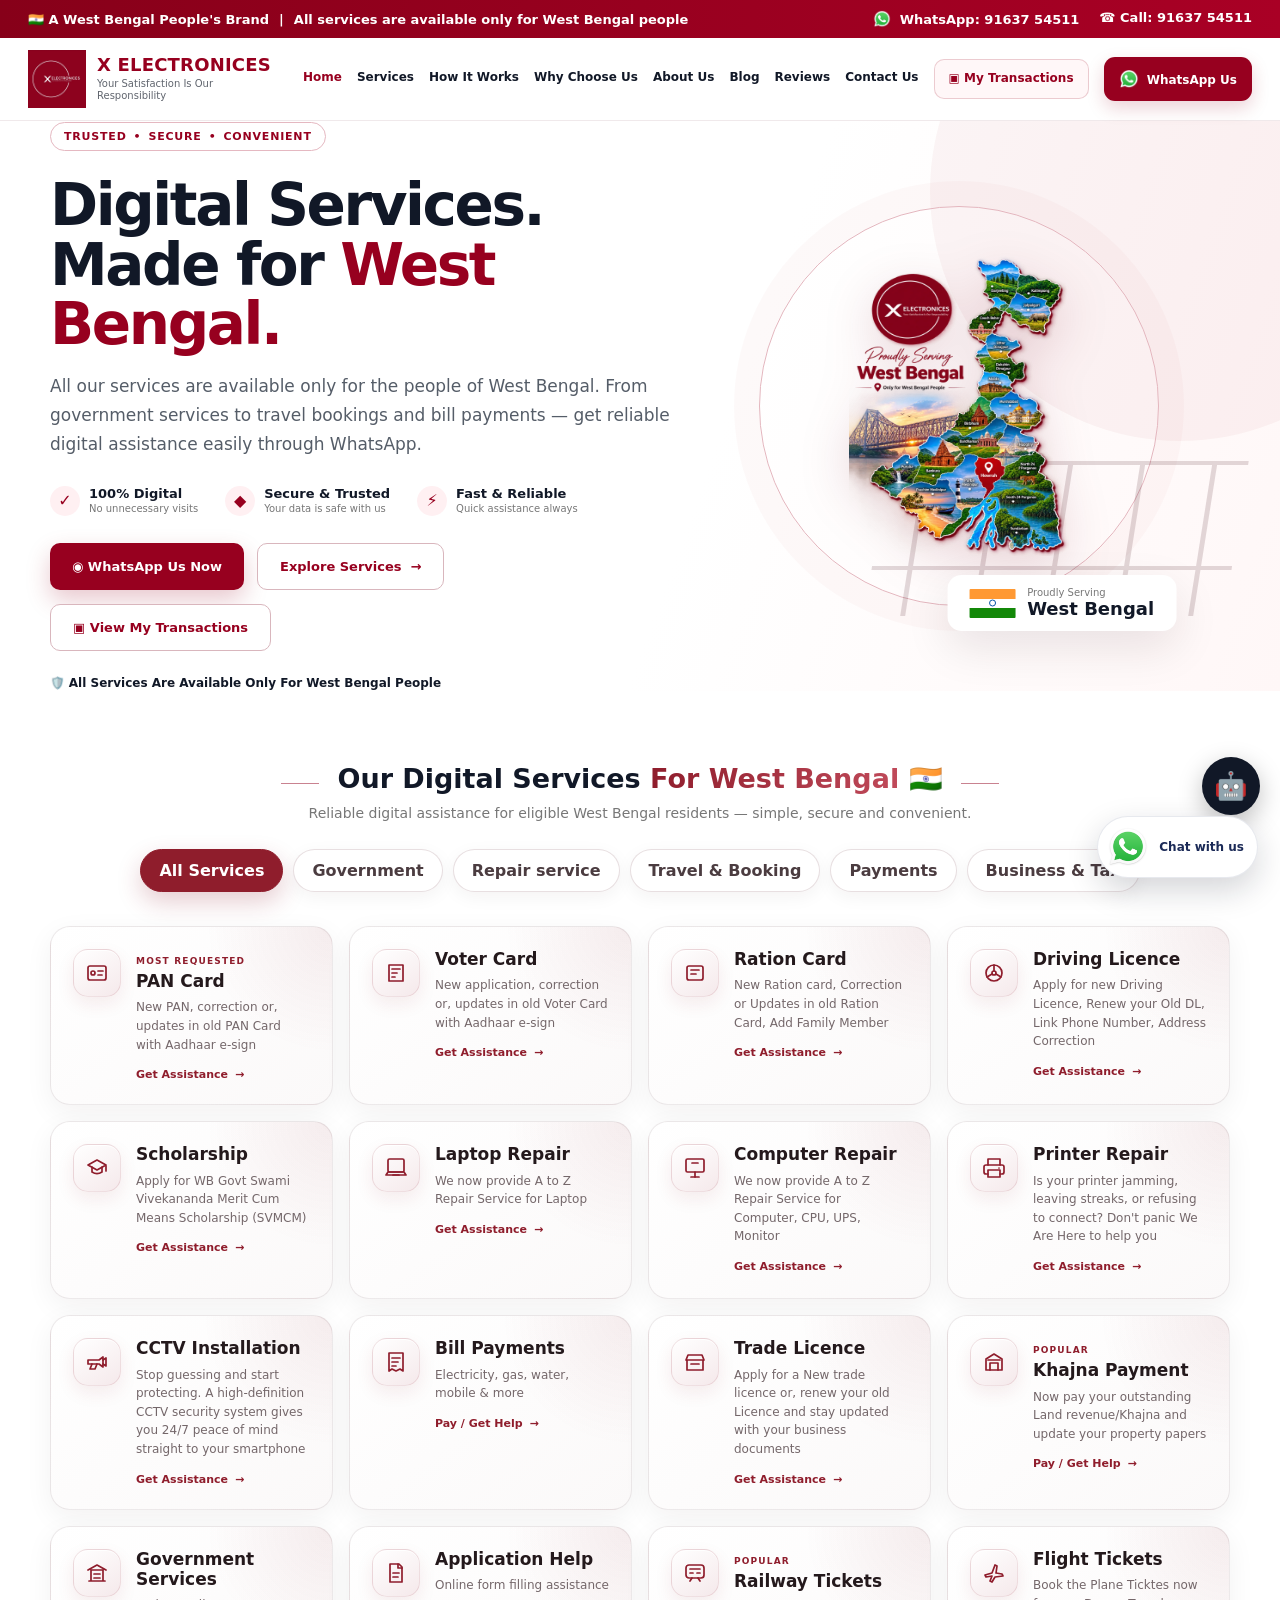
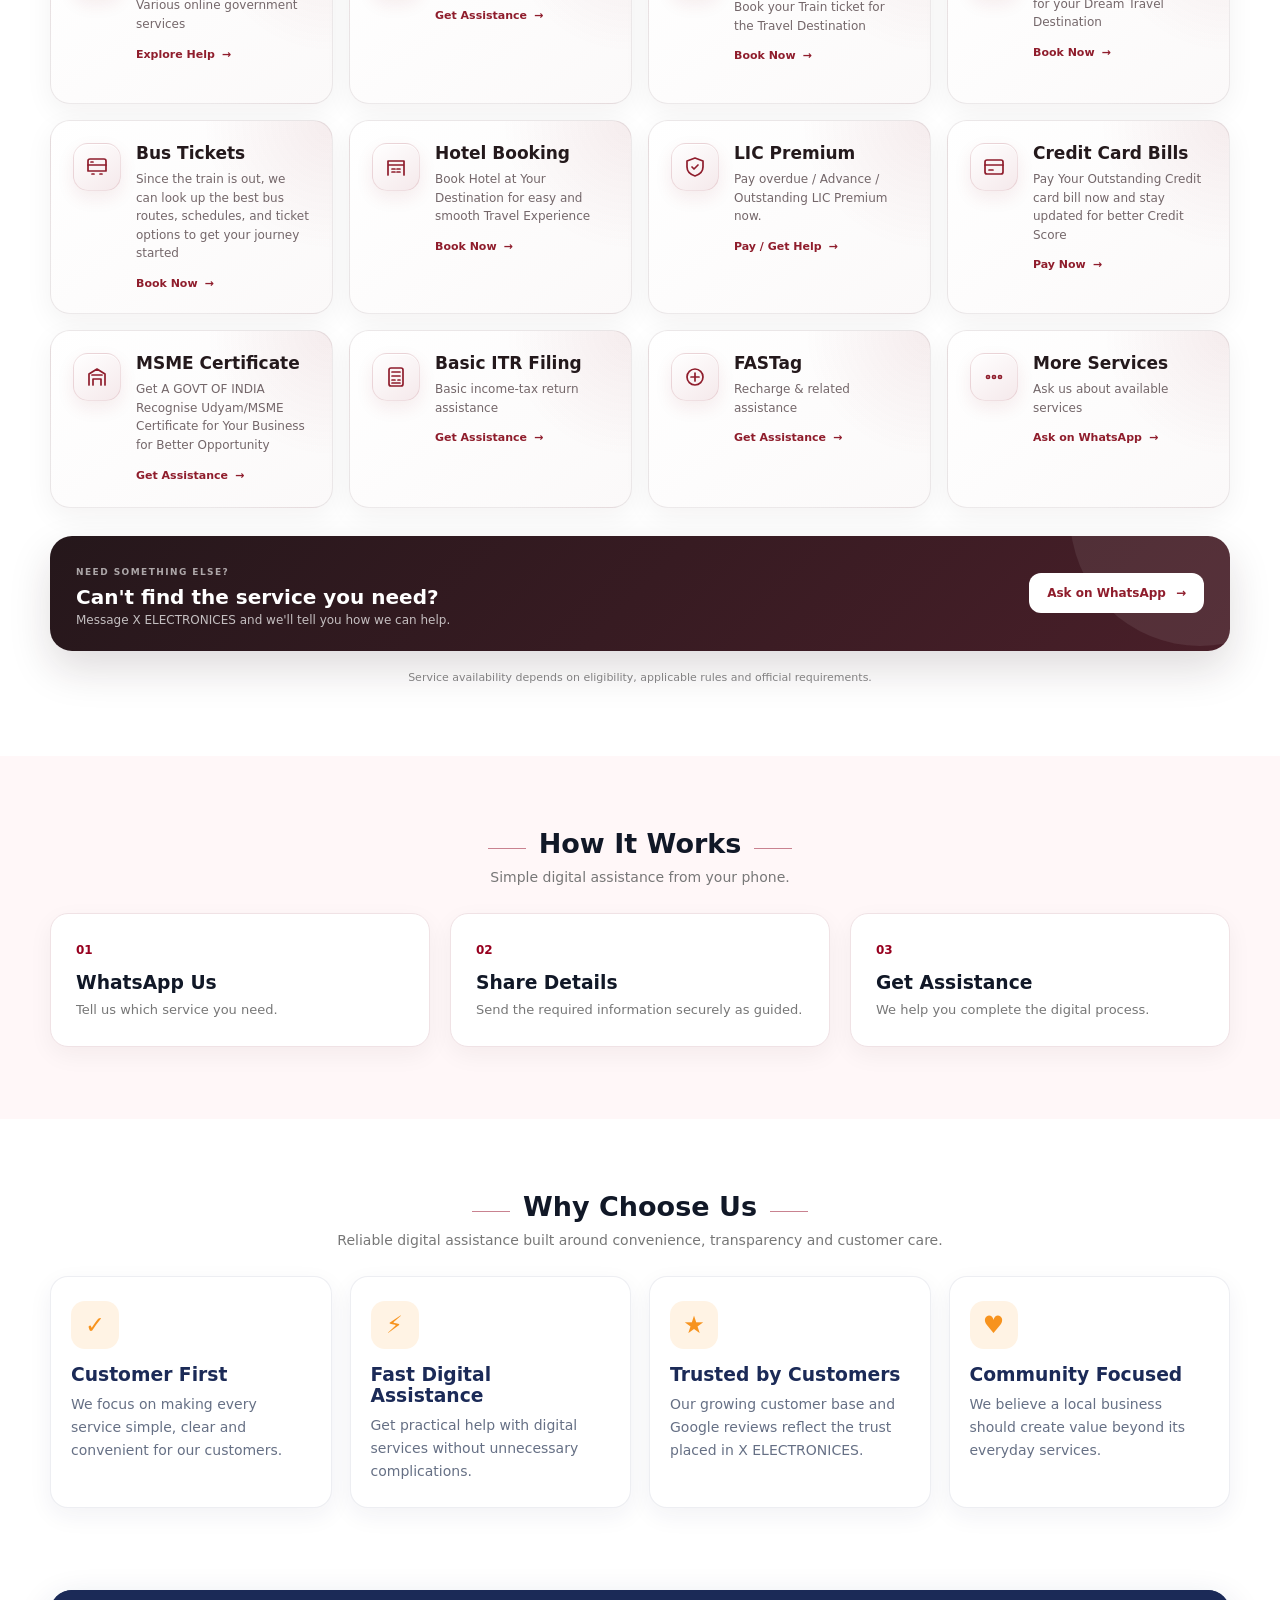
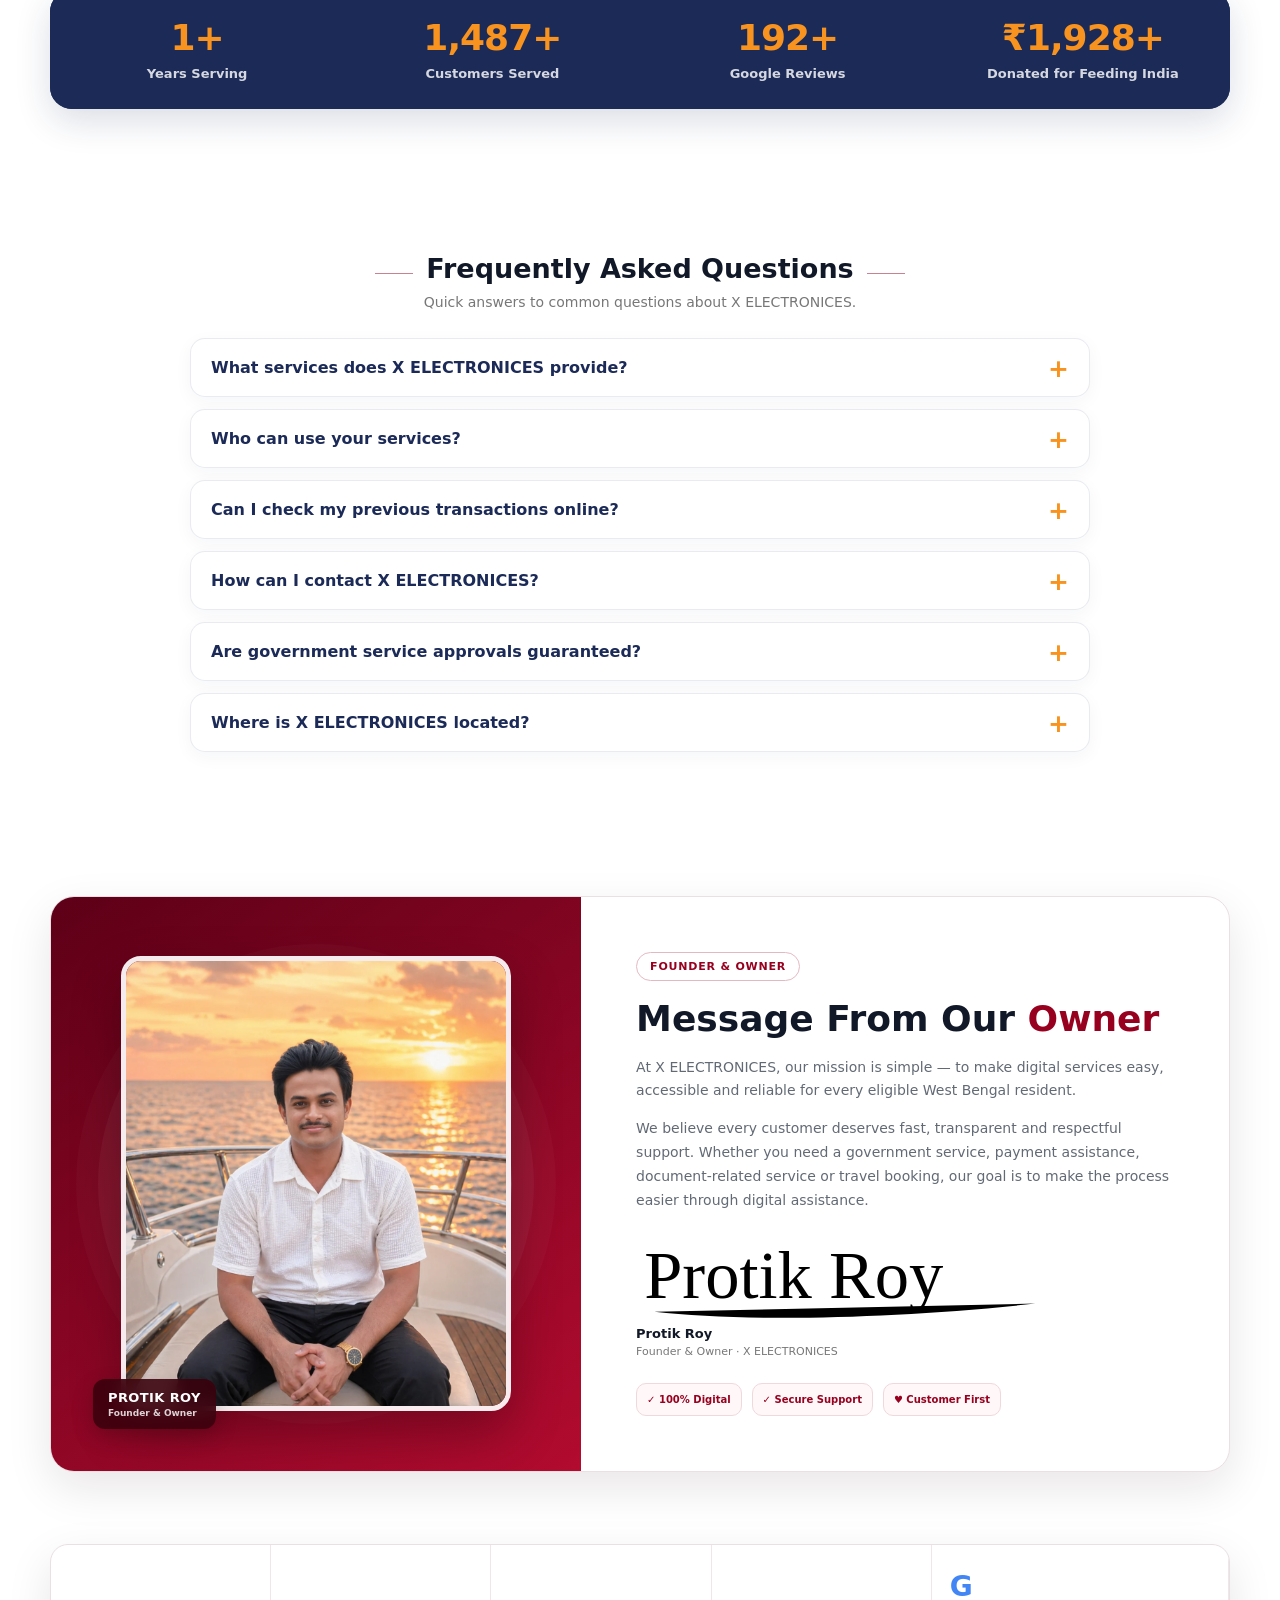
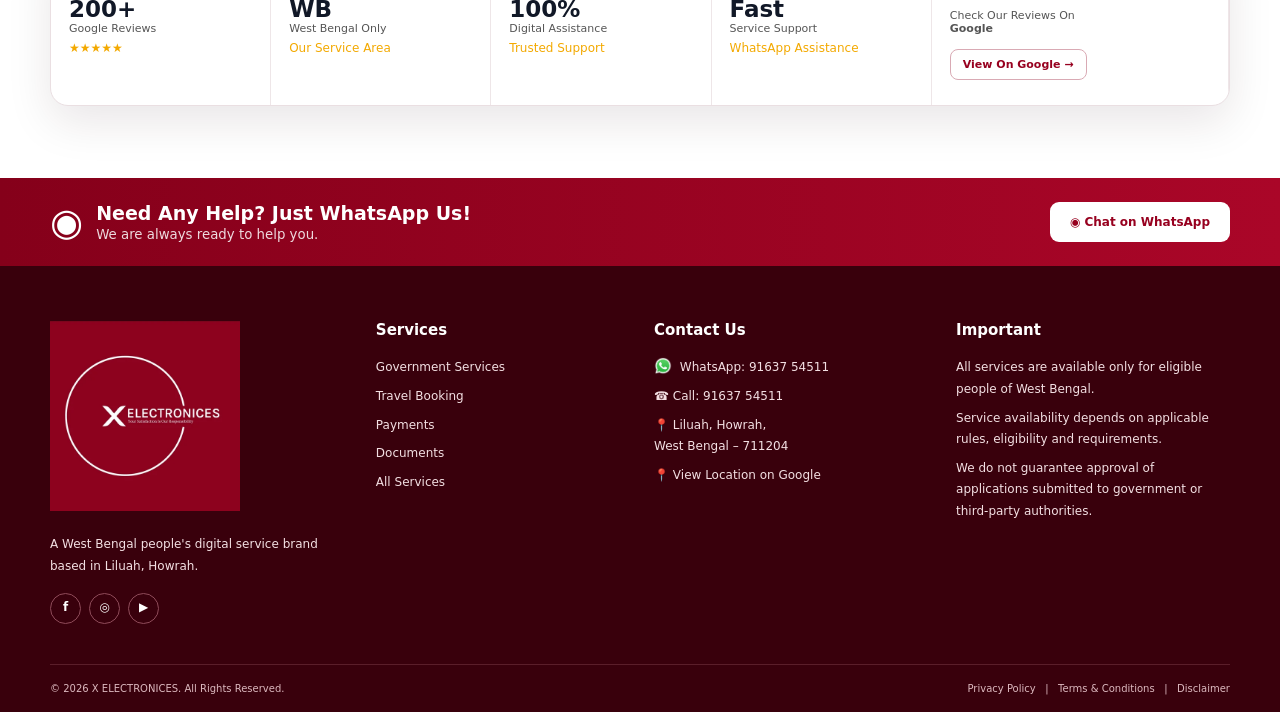
==== commit d6335bc6: "Update index.html" ====
--- a/index.html
+++ b/index.html
@@ -473,14 +473,19 @@
             <div class="service-content"><h3>Scholarship</h3><p>Apply for WB Govt Swami Vivekananda Merit Cum Means Scholarship (SVMCM) </p><strong>Get Assistance <i>→</i></strong></div>
           </a>
           
-          <a class="service-card premium-service-card" data-category="Repair service" href="https://wa.me/919163754511?text=Hey%20X%20Electronices%20I%20want%20to%20explore%20your%20computer%20repair%20service." target="_blank" rel="noopener">
+          <a class="service-card premium-service-card" data-category="Repair service" href="https://wa.me/919163754511?text=Hey%20X%20Electronices%2C%20I%20want%20to%20repair%20my%20Laptop.%20Please%20help%20me%20diagnose%20the%20issue%20and%20book%20my%20repair%20appointment." target="_blank" rel="noopener">
             <div class="service-icon"><svg viewBox="0 0 24 24" aria-hidden="true"><rect x="4" y="3" width="16" height="13" rx="1.5"/><path d="M2 19h20l-2-3H4l-2 3z"/><path d="M9 19h6"/></svg></div>
             <div class="service-content"><h3>Laptop Repair</h3><p>We now provide A to Z Repair Service for Laptop</p><strong>Get Assistance <i>→</i></strong></div>
           </a>
 
-          <a class="service-card premium-service-card" data-category="Repair service" href="https://wa.me/919163754511?text=Hey%20X%20Electronices%20I%20want%20to%20repair%20my%20Laptop." target="_blank" rel="noopener">
+          <a class="service-card premium-service-card" data-category="Repair service" href="https://wa.me/919163754511?text=Hey%20X%20Electronices%2C%20I%20want%20to%20repair%20my%20Computer%2FCPU%2FMonitor%2FUPS.%20Please%20help%20me%20diagnose%20the%20issue%20and%20book%20my%20repair%20appointment." target="_blank" rel="noopener">
             <div class="service-icon"> <svg viewBox="0 0 24 24" fill="none" stroke="currentColor" stroke-width="1.7" stroke-linecap="round" stroke-linejoin="round" aria-hidden="true"> <rect x="3" y="3" width="18" height="13" rx="1.5"/><path d="M8 21h8"/><path d="M12 16v5"/><path d="M9 7h6"/></svg></div>
             <div class="service-content"><h3>Computer Repair</h3><p>We now provide A to Z Repair Service for Computer, CPU, UPS, Monitor </p><strong>Get Assistance <i>→</i></strong></div>
+          </a>
+
+          <a class="service-card premium-service-card" data-category="Repair service" href="https://wa.me/919163754511?text=Hey%20X%20Electronices%2C%20I%20want%20to%20repair%20my%20Printer.%20Please%20help%20me%20diagnose%20the%20issue%20and%20book%20my%20repair%20appointment." target="_blank" rel="noopener">
+            <div class="service-icon"> <svg viewBox="0 0 24 24"fill="none"stroke="currentColor"stroke-width="1.7"stroke-linecap="round"stroke-linejoin="round"aria-hidden="true"><path d="M6 9V3h12v6"/><path d="M6 18H4a2 2 0 0 1-2-2v-5a2 2 0 0 1 2-2h16a2 2 0 0 1 2 2v5a2 2 0 0 1-2 2h-2"/><path d="M6 14h12v7H6z"/><path d="M17 12h.01"/></svg></div>
+            <div class="service-content"><h3>Printer Repair</h3><p>Is your printer jamming, leaving streaks, or refusing to connect? Don't panic We Are Here to help you</p><strong>Get Assistance <i>→</i></strong></div>
           </a>
 
           <a class="service-card premium-service-card" data-category="Repair service" href="https://wa.me/919163754511?text=Hey%20X%20Electronices%20I%20want%20to%20repair%20my%20Laptop." target="_blank" rel="noopener">
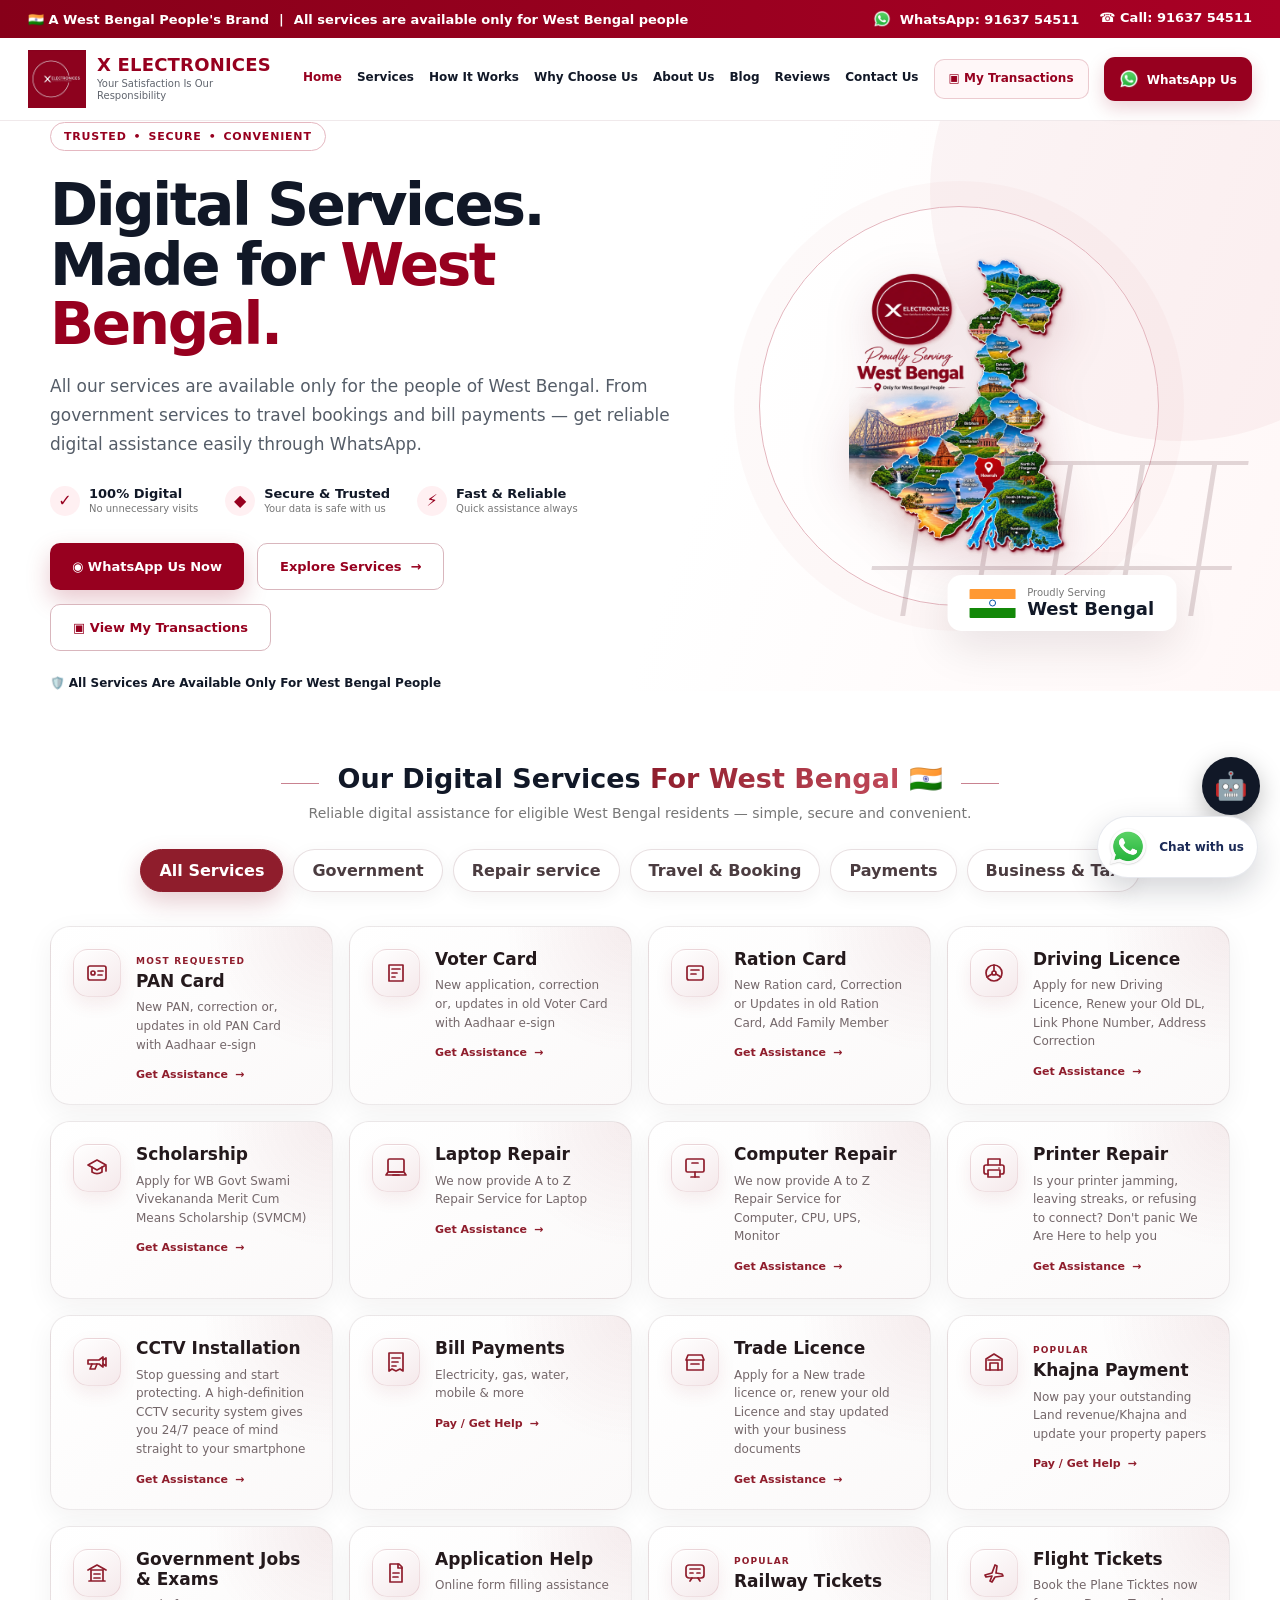
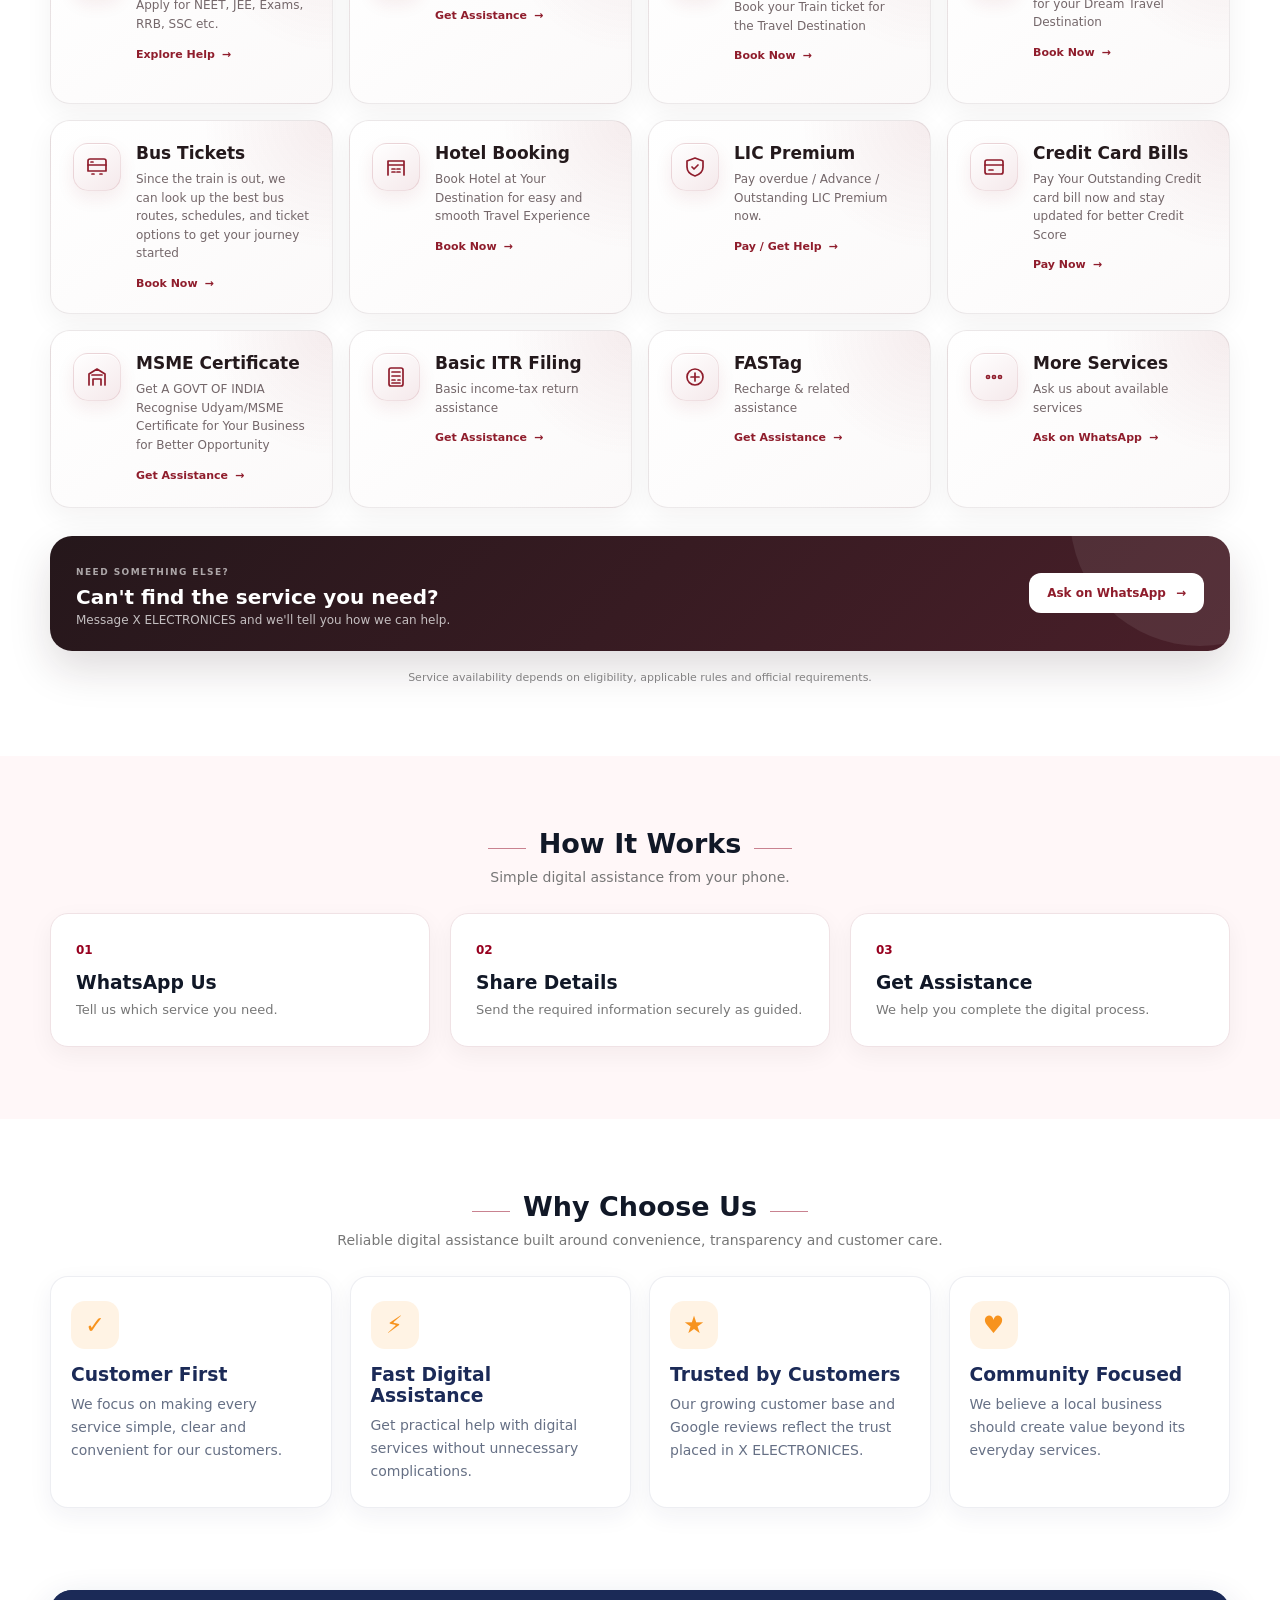
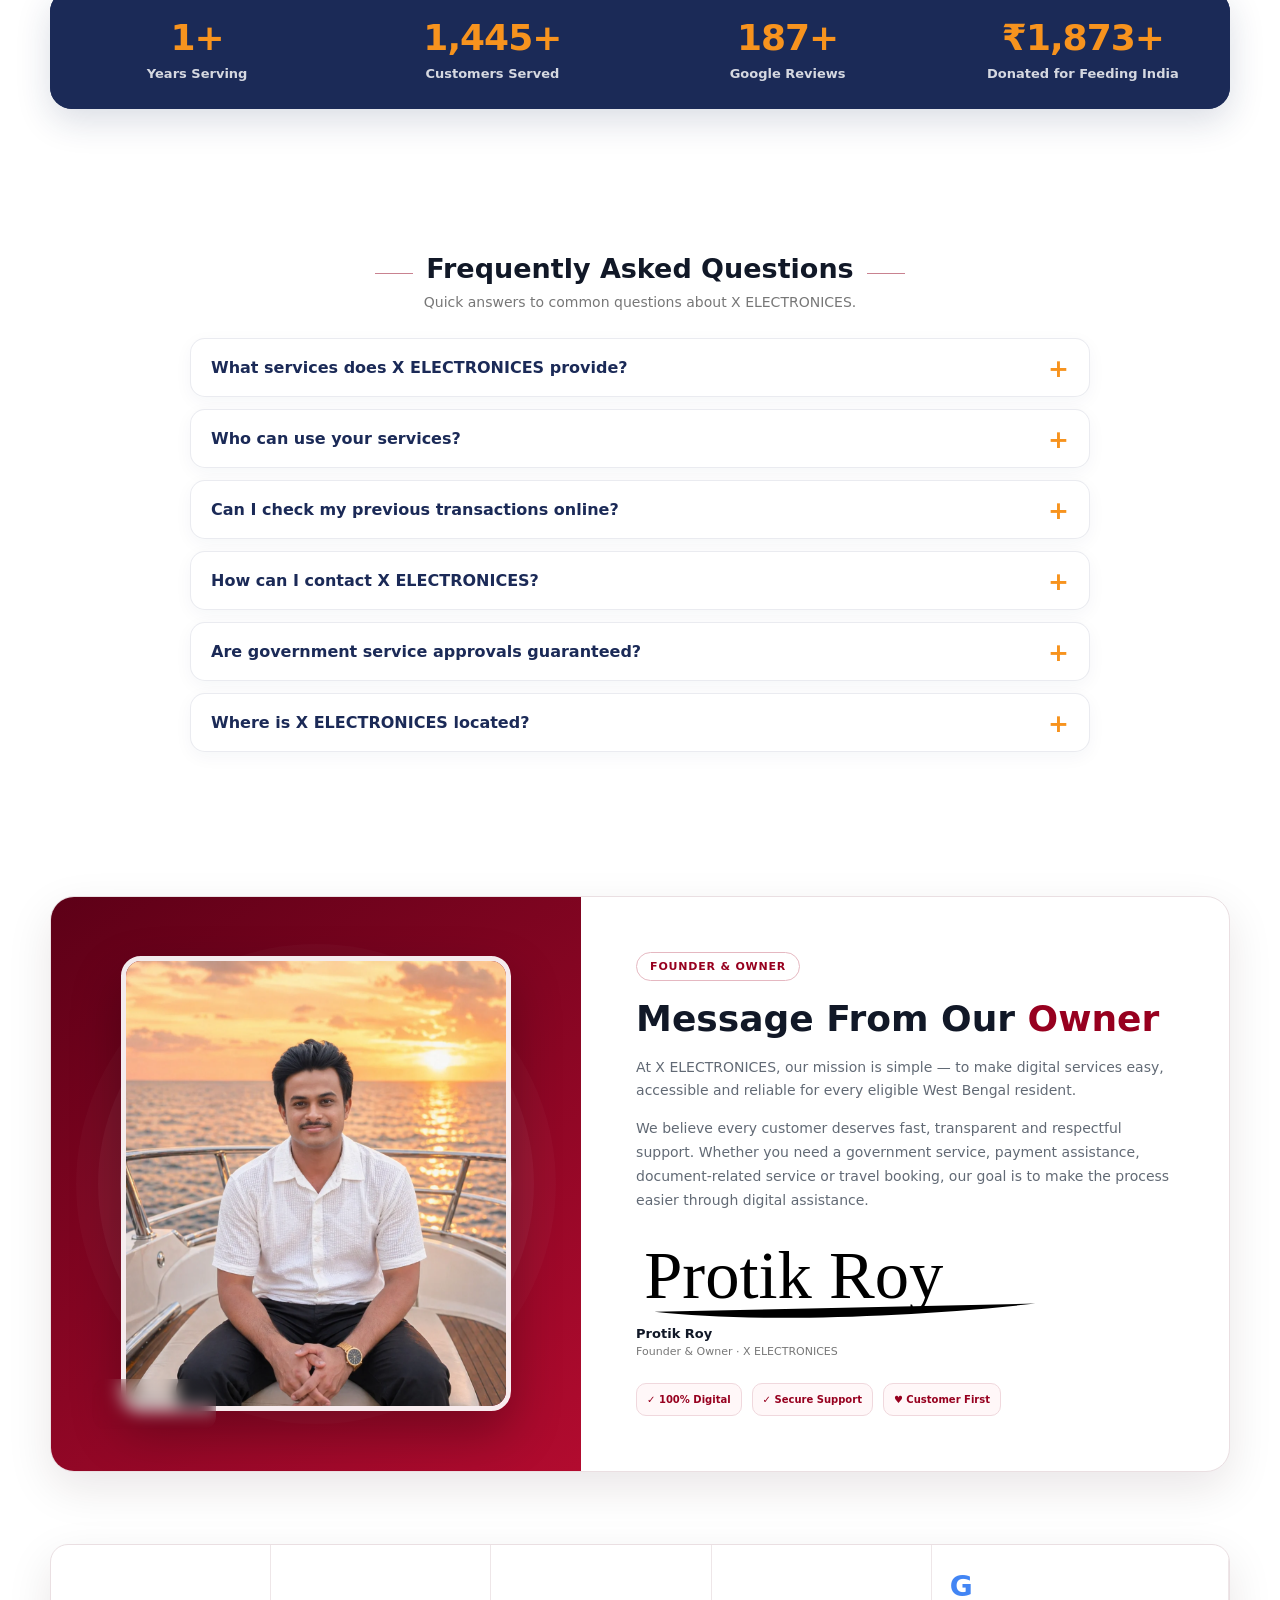
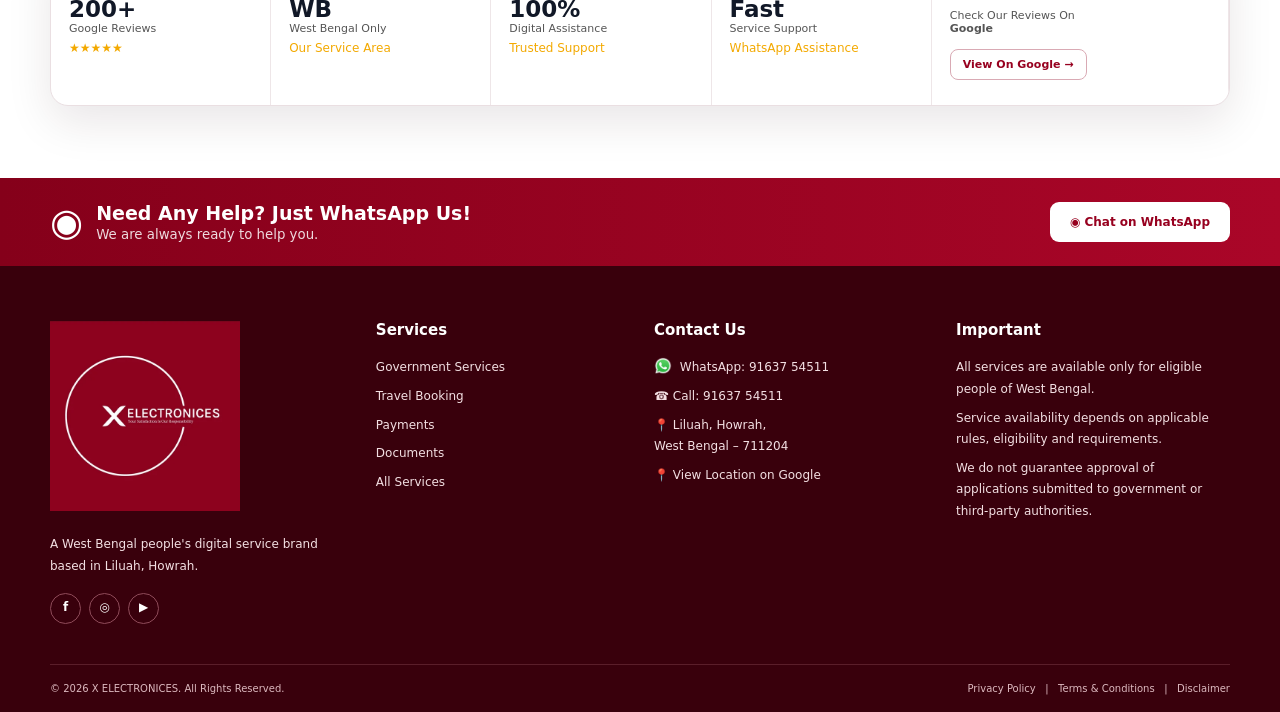
==== commit 138fd1c2: "Update index.html" ====
--- a/index.html
+++ b/index.html
@@ -510,7 +510,7 @@
 
           <a class="service-card premium-service-card" data-category="government" href="https://wa.me/919163754511?text=I%20need%20Government%20Service%20assistance." target="_blank" rel="noopener">
             <div class="service-icon"><svg viewBox="0 0 24 24" aria-hidden="true"><path d="M4 20h16M6 20V9h12v11M3 9l9-5 9 5M9 13h6M9 17h6"/></svg></div>
-            <div class="service-content"><h3>Government Services</h3><p>Various online government services</p><strong>Explore Help <i>→</i></strong></div>
+            <div class="service-content"><h3>Government Jobs & Exams</h3><p>Apply for NEET, JEE, Exams, RRB, SSC etc.</p><strong>Explore Help <i>→</i></strong></div>
           </a>
 
           <a class="service-card premium-service-card" data-category="government" href="https://wa.me/919163754511?text=I%20need%20online%20application%20assistance." target="_blank" rel="noopener">
